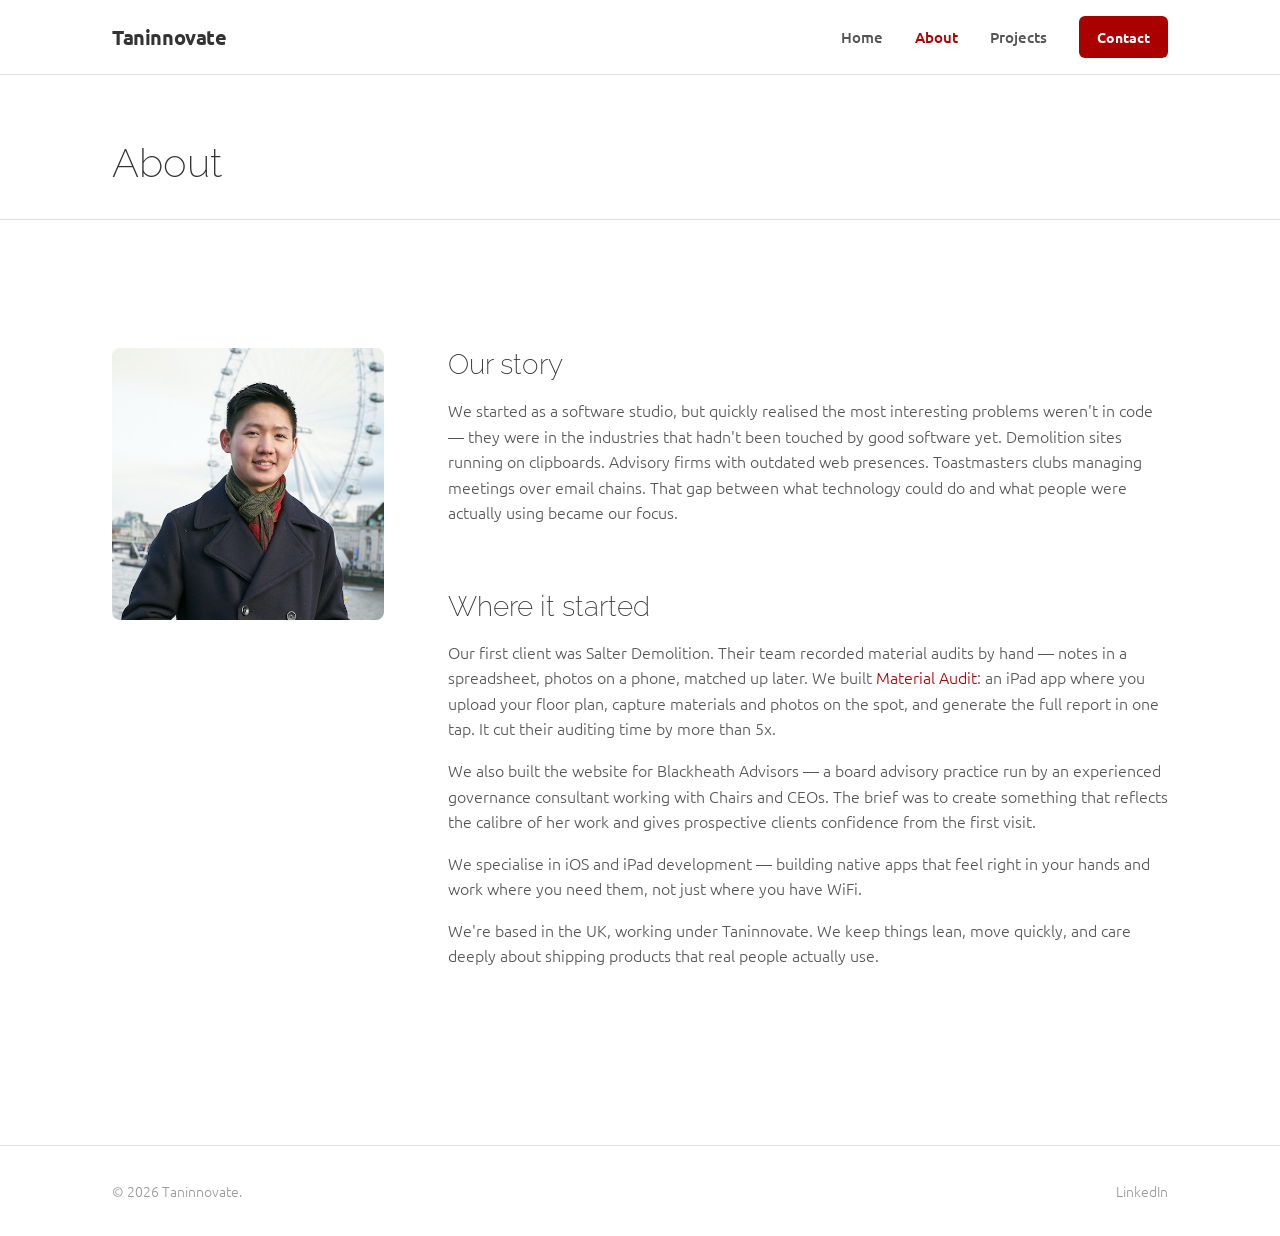
==== about.html @ e9f5cd8f "Rename Products to Projects and add Calendly link to hero Better reflects that the company does both" ====
<!DOCTYPE html>
<html lang="en">
<head>
  <meta charset="UTF-8">
  <meta name="viewport" content="width=device-width, initial-scale=1.0">
  <title>About &mdash; Taninnovate</title>
  <meta name="description" content="Taninnovate is a product studio building inspection tools and community platforms from the UK.">
  <meta property="og:title" content="About &mdash; Taninnovate">
  <meta property="og:description" content="Product studio building real-world software, based in the UK.">
  <meta property="og:type" content="website">
  <link rel="icon" href="images/favicon.svg" type="image/svg+xml">
  <link href="https://fonts.googleapis.com/css?family=Ubuntu:300,400,300italic,400italic|Raleway:200,300" rel="stylesheet">
  <link rel="stylesheet" href="css/reset.css">
  <link rel="stylesheet" href="css/style.css">
</head>
<body>
  <div class="page-wrapper">
    <header class="site-header">
      <nav class="container nav">
        <a href="index.html" class="nav-logo">Taninnovate</a>
        <button class="nav-toggle" aria-label="Toggle menu" aria-expanded="false">
          <span class="nav-toggle-bar"></span>
          <span class="nav-toggle-bar"></span>
          <span class="nav-toggle-bar"></span>
        </button>
        <ul class="nav-links">
          <li><a href="index.html">Home</a></li>
          <li><a href="about.html" aria-current="page">About</a></li>
          <li><a href="work.html">Projects</a></li>
          <li><a href="contact.html" class="btn btn-primary btn-sm">Contact</a></li>
        </ul>
      </nav>
    </header>

    <main>
      <section class="page-header">
        <div class="container">
          <h1>About</h1>
        </div>
      </section>

      <section class="section">
        <div class="container about-intro">
          <div class="about-photo">
            <img src="images/Tanin_profile_image.jpg" alt="Tanin in London" loading="lazy">
          </div>
          <div class="about-content">
            <h2>Our story</h2>
          <p>We started as a software studio, but quickly realised the most interesting problems weren't in code &mdash; they were in the industries that hadn't been touched by good software yet. Demolition sites running on clipboards. Advisory firms with outdated web presences. Toastmasters clubs managing meetings over email chains. That gap between what technology could do and what people were actually using became our focus.</p>

          <h2>Where it started</h2>
          <p>Our first client was Salter Demolition. Their team recorded material audits by hand &mdash; notes in a spreadsheet, photos on a phone, matched up later. We built <a href="work.html#material-audit">Material Audit</a>: an iPad app where you upload your floor plan, capture materials and photos on the spot, and generate the full report in one tap. It cut their auditing time by more than 5x.</p>
          <p>We also built the website for Blackheath Advisors &mdash; a board advisory practice run by an experienced governance consultant working with Chairs and CEOs. The brief was to create something that reflects the calibre of her work and gives prospective clients confidence from the first visit.</p>
          <p>We specialise in iOS and iPad development &mdash; building native apps that feel right in your hands and work where you need them, not just where you have WiFi.</p>
          <p>We're based in the UK, working under Taninnovate. We keep things lean, move quickly, and care deeply about shipping products that real people actually use.</p>
          </div>
        </div>
      </section>
    </main>

    <footer class="site-footer">
      <div class="container footer-inner">
        <p>&copy; 2026 Taninnovate.</p>
        <ul class="footer-links">
          <li><a href="https://www.linkedin.com/in/tanin-rojanapiansatith/" target="_blank" rel="noopener">LinkedIn</a></li>
        </ul>
      </div>
    </footer>
  </div>

  <script src="js/main.js"></script>
</body>
</html>
---- css/style.css ----
/* ================================
   1. Custom Properties
   ================================ */

:root {
  --color-bg: #FFFFFF;
  --color-surface: #FFFFFF;
  --color-text: #333333;
  --color-text-mid: #555555;
  --color-text-light: #999999;
  --color-border: #e0e0e0;
  --color-accent: #aa0000;
  --color-accent-hover: #880000;
  --color-accent-light: #fff5f5;

  --font-body: 'Ubuntu', sans-serif;
  --font-heading: 'Raleway', sans-serif;

  --space-xs: 0.25rem;
  --space-sm: 0.5rem;
  --space-md: 1rem;
  --space-lg: 2rem;
  --space-xl: 4rem;
  --space-2xl: 6rem;

  --container-max: 1120px;
  --container-pad: 1.5rem;

  --transition: 200ms ease;
}

/* ================================
   2. Typography
   ================================ */

body {
  font-family: var(--font-body);
  font-size: 1rem;
  font-weight: 300;
  line-height: 1.6;
  color: var(--color-text);
  background-color: var(--color-bg);
}

h1, h2, h3 {
  font-family: var(--font-heading);
  font-weight: 200;
  line-height: 1.2;
}

h1 {
  font-size: 1.75rem;
}

h2 {
  font-size: 1.5rem;
}

h3 {
  font-size: 1.25rem;
}

p {
  color: var(--color-text-mid);
}

a {
  color: var(--color-accent);
  text-decoration: none;
  transition: color var(--transition);
}

a:hover {
  color: var(--color-accent-hover);
}

/* ================================
   3. Layout
   ================================ */

.container {
  width: 100%;
  max-width: var(--container-max);
  margin-inline: auto;
  padding-inline: var(--container-pad);
}

.page-wrapper {
  display: flex;
  flex-direction: column;
  min-height: 100vh;
}

.page-wrapper > main {
  flex: 1;
}

/* ================================
   4. Header & Navigation
   ================================ */

.site-header {
  background: var(--color-surface);
  border-bottom: 1px solid var(--color-border);
  position: sticky;
  top: 0;
  z-index: 100;
}

.nav {
  display: flex;
  align-items: center;
  justify-content: space-between;
  flex-wrap: wrap;
  padding-block: var(--space-md);
}

.nav-logo {
  font-size: 1.25rem;
  font-weight: 600;
  color: var(--color-text);
  text-decoration: none;
  letter-spacing: -0.02em;
}

.nav-logo:hover {
  color: var(--color-accent);
}

.nav-toggle {
  background: none;
  border: none;
  cursor: pointer;
  display: flex;
  flex-direction: column;
  gap: 5px;
  padding: 0.5rem;
}

.nav-toggle-bar {
  display: block;
  width: 24px;
  height: 2px;
  background-color: var(--color-text);
  border-radius: 2px;
  transition: var(--transition);
}

.nav-links {
  display: none;
  flex-direction: column;
  width: 100%;
  list-style: none;
  gap: var(--space-xs);
  padding-top: var(--space-md);
}

.nav-links--open {
  display: flex;
}

.nav-links a:not(.btn) {
  display: block;
  padding: var(--space-sm) 0;
  color: var(--color-text-mid);
  font-weight: 500;
  font-size: 0.9375rem;
  text-decoration: none;
  transition: color var(--transition);
}

.nav-links a:not(.btn):hover,
.nav-links a:not(.btn)[aria-current="page"] {
  color: var(--color-accent);
}

/* ================================
   5. Hero
   ================================ */

.hero {
  padding: var(--space-2xl) 0;
}

.hero h1 {
  max-width: 600px;
  margin-bottom: var(--space-md);
}

.hero p {
  max-width: 520px;
  font-size: 1.125rem;
  margin-bottom: var(--space-lg);
}

.hero-actions {
  display: flex;
  flex-wrap: wrap;
  gap: var(--space-md);
}

/* ================================
   6. Sections
   ================================ */

.section {
  padding: var(--space-xl) 0;
}

.section-header {
  margin-bottom: var(--space-lg);
}

.page-header {
  padding: var(--space-xl) 0 var(--space-lg);
  border-bottom: 1px solid var(--color-border);
  margin-bottom: var(--space-xl);
}

.page-header p {
  margin-top: var(--space-sm);
  font-size: 1.125rem;
}

/* About page */
.about-intro {
  display: flex;
  flex-direction: column;
  gap: var(--space-xl);
}

.about-photo img {
  width: 200px;
  border-radius: 8px;
  object-fit: cover;
  aspect-ratio: 1 / 1;
}

.about-content {
  max-width: 720px;
}

.about-content h2 {
  margin-top: var(--space-xl);
  margin-bottom: var(--space-md);
}

.about-content h2:first-child {
  margin-top: 0;
}

.about-content p {
  margin-bottom: var(--space-md);
}

/* Product feature sections */
.product-feature {
  padding: var(--space-xl) 0;
  border-bottom: 1px solid var(--color-border);
}

.product-feature:last-of-type {
  border-bottom: none;
}

.product-feature h2 {
  font-size: 1.75rem;
  margin-bottom: var(--space-sm);
}

.product-lead {
  max-width: 640px;
  font-size: 1.0625rem;
  margin-bottom: var(--space-md);
}

.product-note {
  font-size: 0.875rem;
  color: var(--color-text-light);
  font-style: italic;
  margin-bottom: var(--space-lg);
}

.tags {
  display: flex;
  flex-wrap: wrap;
  gap: var(--space-sm);
  margin-bottom: var(--space-md);
}

.tag {
  display: inline-block;
  padding: 0.25rem 0.75rem;
  background: var(--color-accent-light);
  color: var(--color-accent);
  border-radius: 100px;
  font-size: 0.8125rem;
  font-weight: 600;
}

.feature-list {
  list-style: none;
  max-width: 480px;
}

.feature-list li {
  padding: var(--space-sm) 0;
  color: var(--color-text-mid);
  border-bottom: 1px solid var(--color-border);
}

.feature-list li:last-child {
  border-bottom: none;
}

.feature-list li::before {
  content: "\2713";
  color: var(--color-accent);
  font-weight: 600;
  margin-right: var(--space-sm);
}

/* Client work section */
.client-work {
  padding: var(--space-xl) 0;
}

.client-work h2 {
  margin-bottom: var(--space-lg);
}

/* Contact */
.contact-layout {
  display: grid;
  gap: var(--space-xl);
}

.contact-info h2 {
  font-size: 1.125rem;
  margin-bottom: var(--space-sm);
}

.contact-info p {
  margin-bottom: var(--space-lg);
}

.contact-info a {
  font-size: 1.125rem;
}

.social-links {
  list-style: none;
  display: flex;
  gap: var(--space-md);
}

/* ================================
   7. Cards
   ================================ */

.card-grid {
  display: grid;
  grid-template-columns: 1fr;
  gap: var(--space-lg);
}

.card {
  background: var(--color-surface);
  border: 1px solid var(--color-border);
  border-radius: 8px;
  padding: var(--space-lg);
  transition: box-shadow var(--transition);
}

.card:hover {
  box-shadow: 0 4px 12px rgba(0, 0, 0, 0.08);
}

.card-icon {
  width: 48px;
  height: 48px;
  color: var(--color-accent);
  margin-bottom: var(--space-md);
}

.card h3 {
  margin-bottom: var(--space-sm);
}

.card p {
  margin-bottom: var(--space-md);
  font-size: 0.9375rem;
}

.card a {
  font-weight: 500;
  font-size: 0.9375rem;
}

/* ================================
   8. Buttons
   ================================ */

.btn {
  display: inline-block;
  padding: 0.75rem 1.5rem;
  border-radius: 6px;
  font-weight: 600;
  font-size: 1rem;
  text-decoration: none;
  transition: background-color var(--transition), color var(--transition), border-color var(--transition);
  cursor: pointer;
  border: 2px solid transparent;
}

.btn-primary {
  background-color: var(--color-accent);
  color: #FFFFFF;
}

.btn-primary:hover {
  background-color: var(--color-accent-hover);
  color: #FFFFFF;
}

.btn-outline {
  background-color: transparent;
  color: var(--color-accent);
  border-color: var(--color-accent);
}

.btn-outline:hover {
  background-color: var(--color-accent);
  color: #FFFFFF;
}

.btn-sm {
  padding: 0.5rem 1rem;
  font-size: 0.875rem;
}

/* ================================
   9. Forms
   ================================ */

.contact-form {
  display: flex;
  flex-direction: column;
  gap: var(--space-sm);
  max-width: 480px;
}

.contact-form label {
  font-weight: 600;
  font-size: 0.875rem;
  color: var(--color-text);
  margin-top: var(--space-sm);
}

.contact-form input,
.contact-form textarea {
  width: 100%;
  padding: 0.75rem;
  border: 1px solid var(--color-border);
  border-radius: 6px;
  background: var(--color-surface);
  color: var(--color-text);
  font-size: 1rem;
  transition: border-color var(--transition);
}

.contact-form input:focus,
.contact-form textarea:focus {
  outline: none;
  border-color: var(--color-accent);
}

.contact-form button {
  margin-top: var(--space-md);
  align-self: flex-start;
}

/* ================================
   10. Footer
   ================================ */

.site-footer {
  border-top: 1px solid var(--color-border);
  padding: var(--space-lg) 0;
  margin-top: var(--space-2xl);
}

.footer-inner {
  display: flex;
  flex-direction: column;
  align-items: center;
  gap: var(--space-md);
  text-align: center;
}

.footer-inner p {
  font-size: 0.875rem;
  color: var(--color-text-light);
}

.footer-links {
  list-style: none;
  display: flex;
  gap: var(--space-md);
}

.footer-links a {
  color: var(--color-text-light);
  font-size: 0.875rem;
  text-decoration: none;
}

.footer-links a:hover {
  color: var(--color-accent);
}

/* ================================
   11. Media Queries
   ================================ */

@media (min-width: 768px) {
  h1 {
    font-size: 2.25rem;
  }

  h2 {
    font-size: 1.75rem;
  }

  .nav-toggle {
    display: none;
  }

  .nav-links {
    display: flex;
    flex-direction: row;
    width: auto;
    padding-top: 0;
    gap: var(--space-lg);
    align-items: center;
  }

  .about-intro {
    flex-direction: row;
    align-items: flex-start;
  }

  .about-photo img {
    width: 280px;
    position: sticky;
    top: calc(var(--space-xl) + 60px);
  }

  .card-grid {
    grid-template-columns: 1fr 1fr;
  }

  .contact-layout {
    grid-template-columns: 1fr 1fr;
  }

  .footer-inner {
    flex-direction: row;
    justify-content: space-between;
    text-align: left;
  }
}

@media (min-width: 1024px) {
  :root {
    --container-pad: 2rem;
  }

  h1 {
    font-size: 2.5rem;
  }

  .hero {
    padding: var(--space-2xl) 0 var(--space-xl);
  }
}
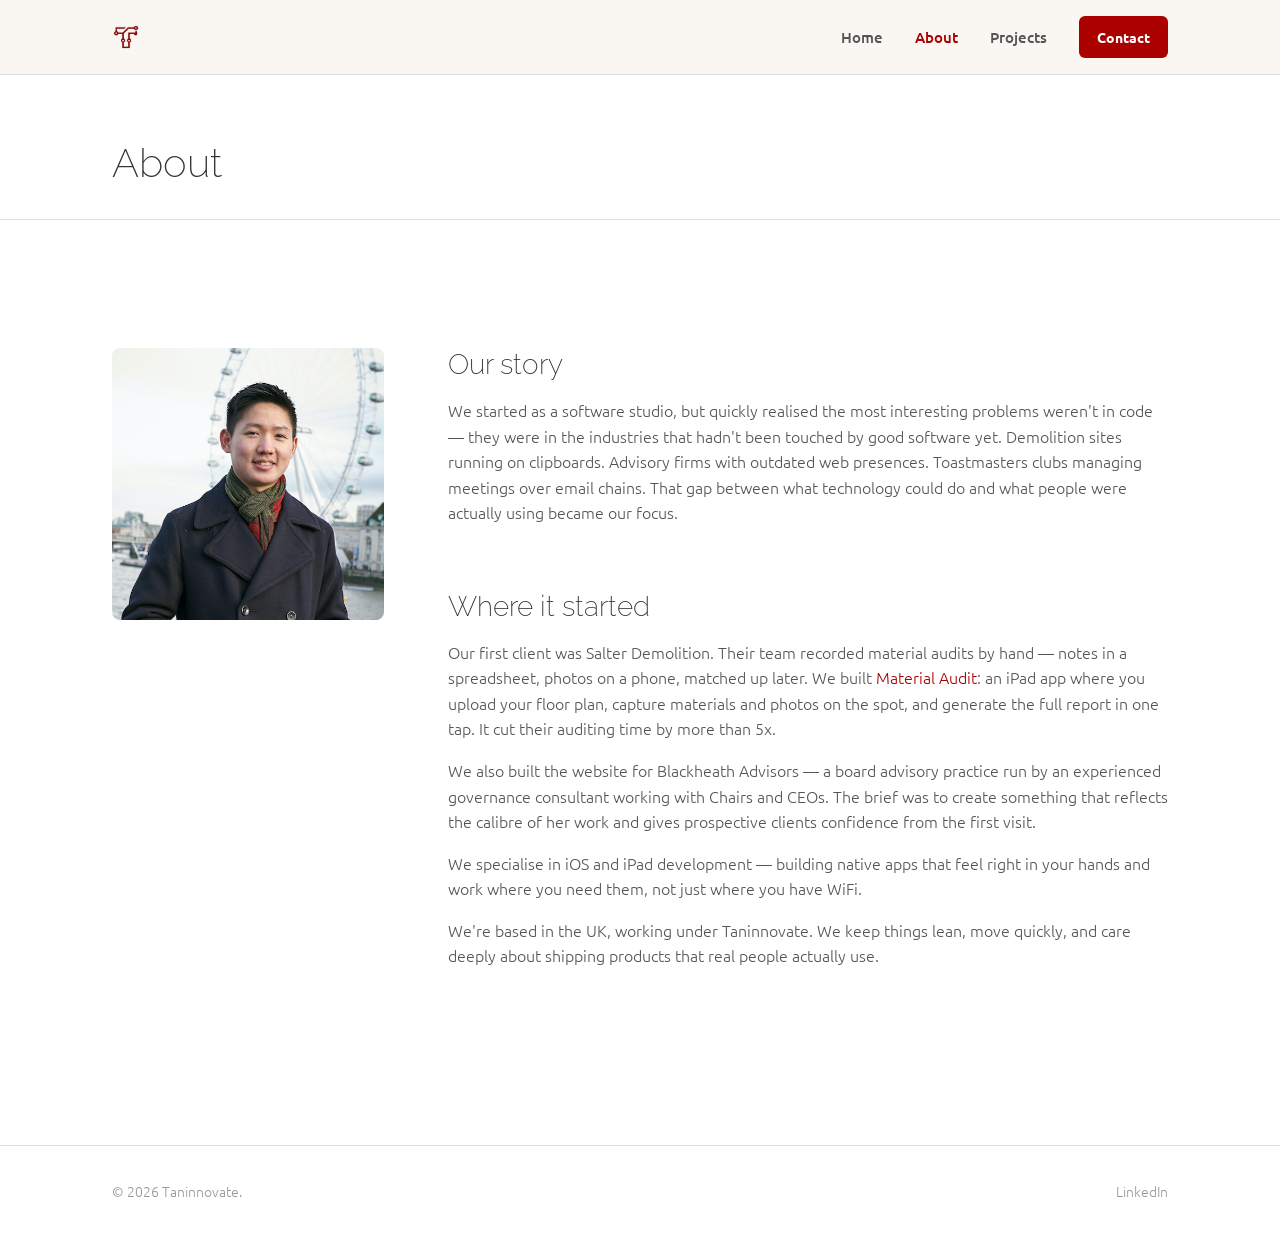
==== commit 138a22b2: "Add company logo to nav, favicon, and public assets Replace text nav logo with circuit-board T image" ====
--- a/about.html
+++ b/about.html
@@ -8,7 +8,8 @@
   <meta property="og:title" content="About &mdash; Taninnovate">
   <meta property="og:description" content="Product studio building real-world software, based in the UK.">
   <meta property="og:type" content="website">
-  <link rel="icon" href="images/favicon.svg" type="image/svg+xml">
+  <link rel="icon" type="image/png" sizes="32x32" href="images/favicon.png">
+  <link rel="apple-touch-icon" href="images/apple-touch-icon.png">
   <link href="https://fonts.googleapis.com/css?family=Ubuntu:300,400,300italic,400italic|Raleway:200,300" rel="stylesheet">
   <link rel="stylesheet" href="css/reset.css">
   <link rel="stylesheet" href="css/style.css">
@@ -17,7 +18,9 @@
   <div class="page-wrapper">
     <header class="site-header">
       <nav class="container nav">
-        <a href="index.html" class="nav-logo">Taninnovate</a>
+        <a href="index.html" class="nav-logo">
+          <img src="images/taninnovate-logo-300.png" alt="Taninnovate" class="nav-logo-img">
+        </a>
         <button class="nav-toggle" aria-label="Toggle menu" aria-expanded="false">
           <span class="nav-toggle-bar"></span>
           <span class="nav-toggle-bar"></span>
--- a/css/style.css
+++ b/css/style.css
@@ -4,7 +4,7 @@
 
 :root {
   --color-bg: #FFFFFF;
-  --color-surface: #FFFFFF;
+  --color-surface: #FAF7F2;
   --color-text: #333333;
   --color-text-mid: #555555;
   --color-text-light: #999999;
@@ -116,15 +116,14 @@
 }
 
 .nav-logo {
-  font-size: 1.25rem;
-  font-weight: 600;
-  color: var(--color-text);
+  display: flex;
+  align-items: center;
   text-decoration: none;
-  letter-spacing: -0.02em;
-}
-
-.nav-logo:hover {
-  color: var(--color-accent);
+}
+
+.nav-logo-img {
+  height: 28px;
+  width: auto;
 }
 
 .nav-toggle {
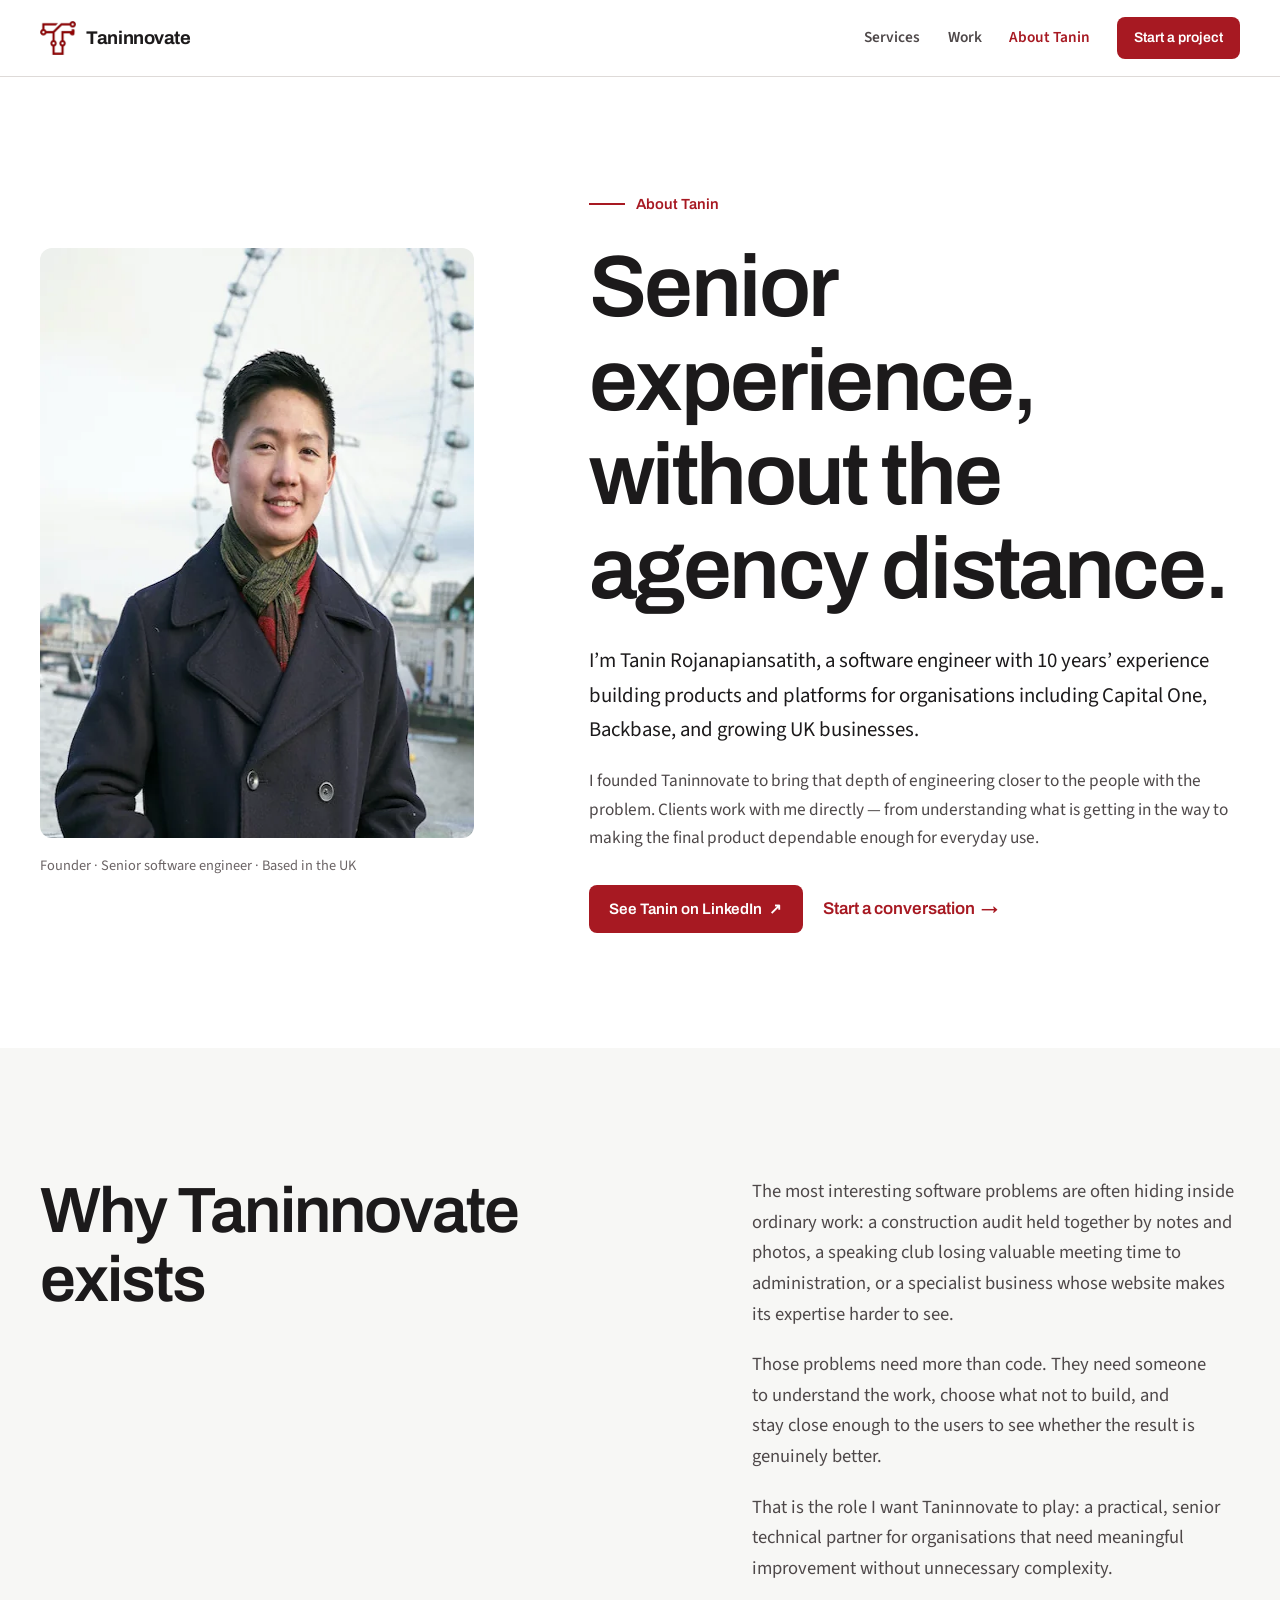
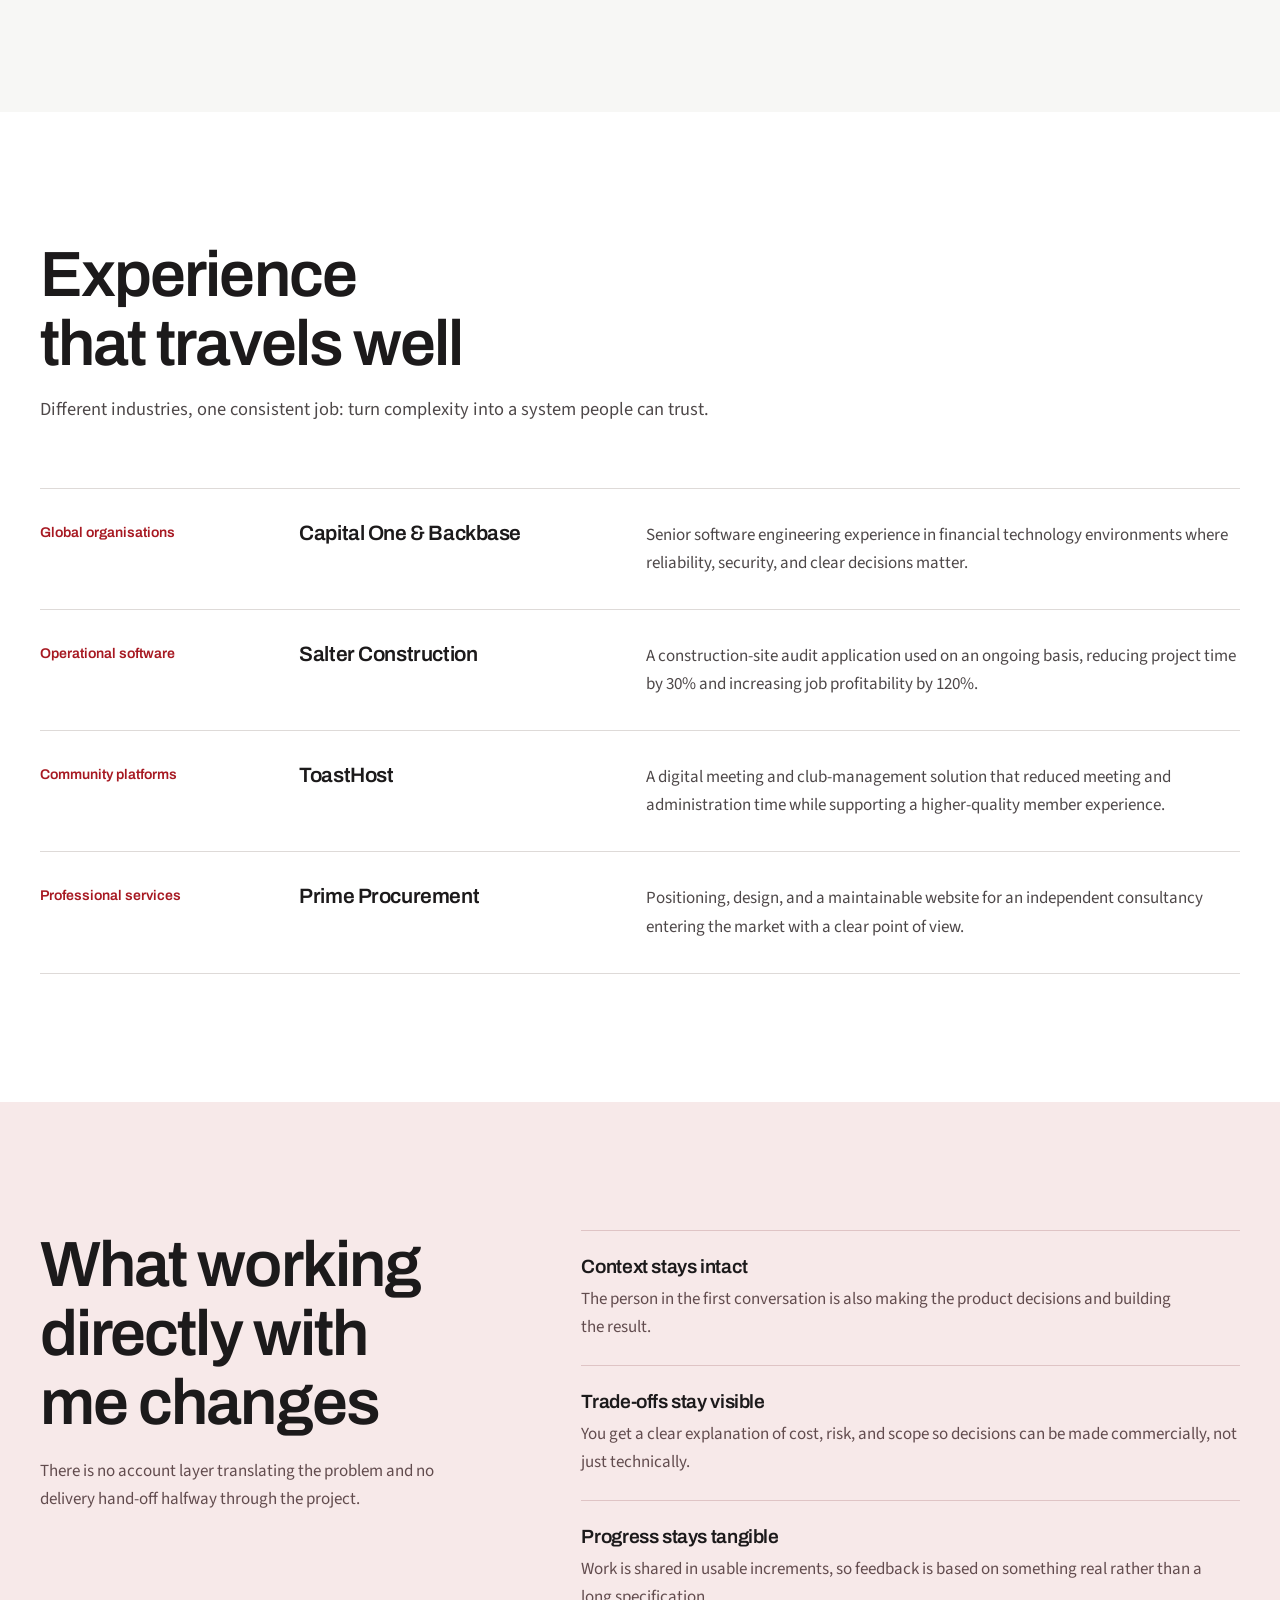
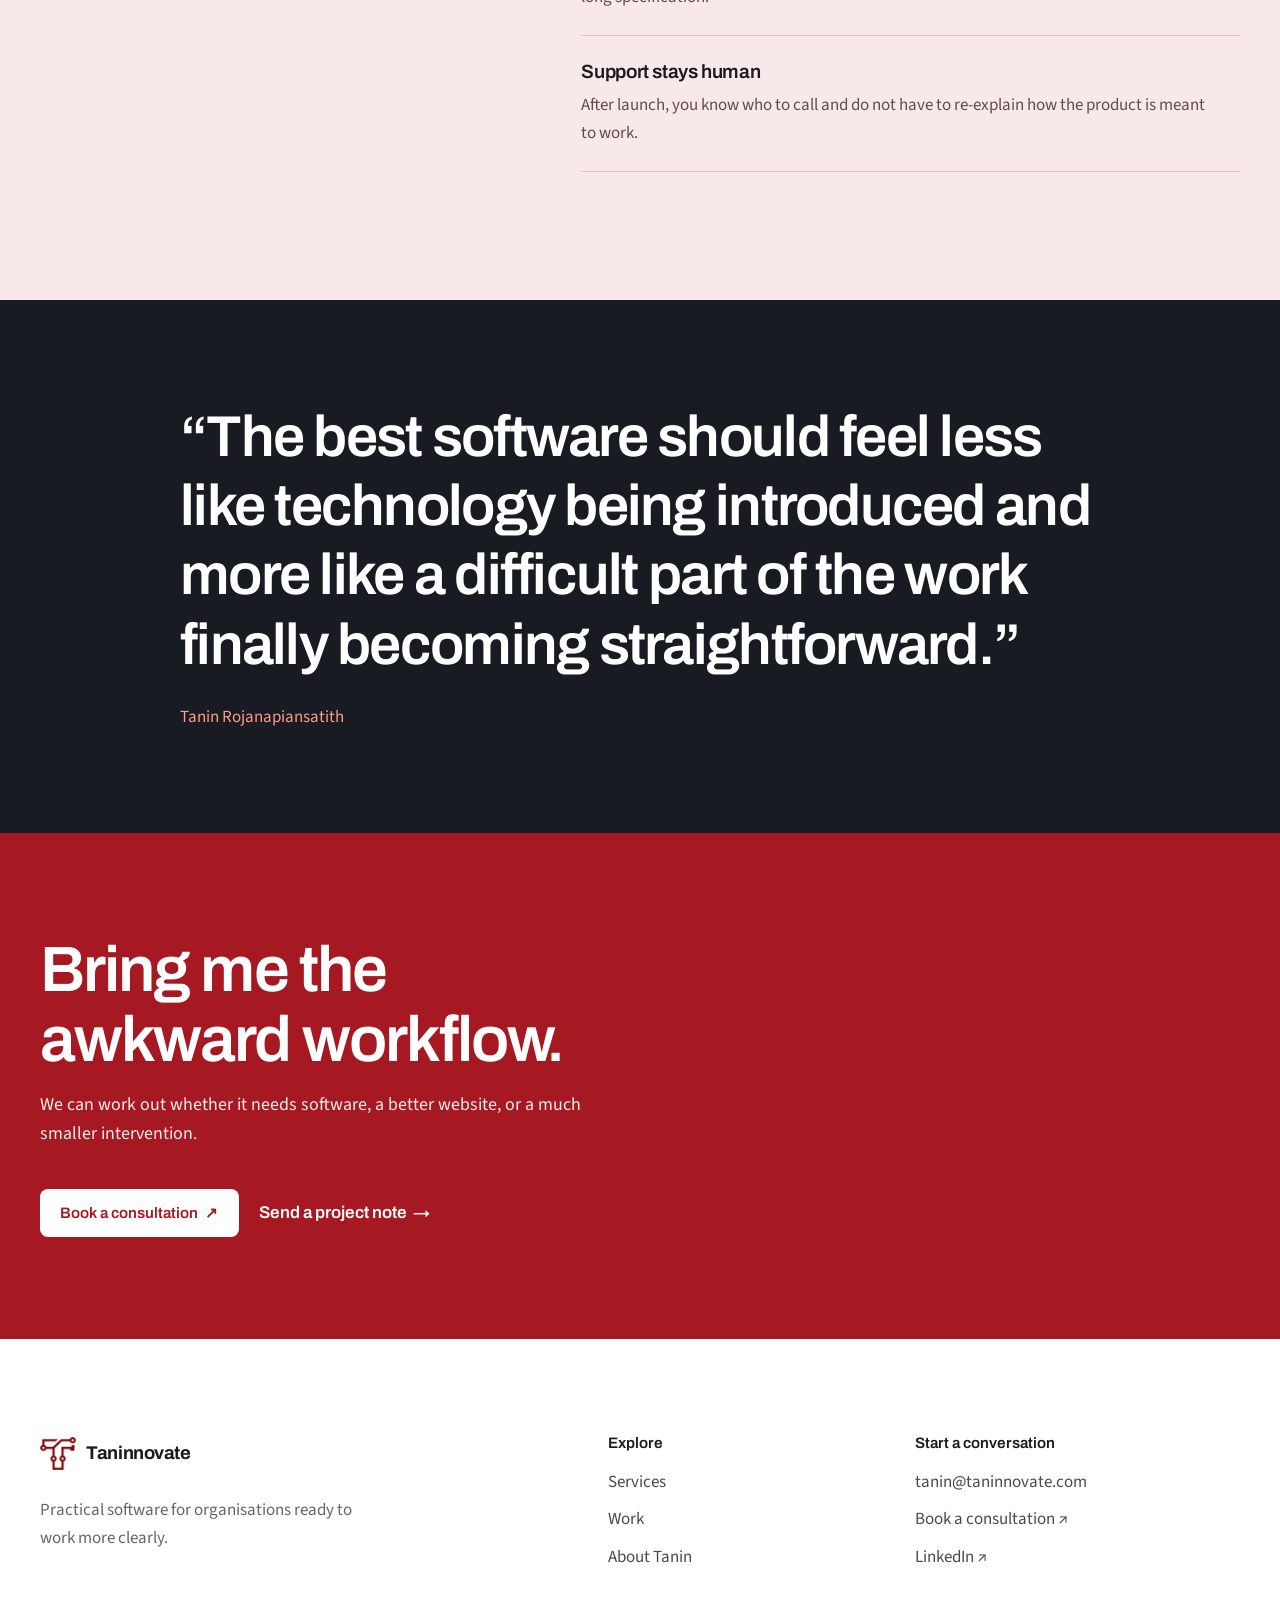
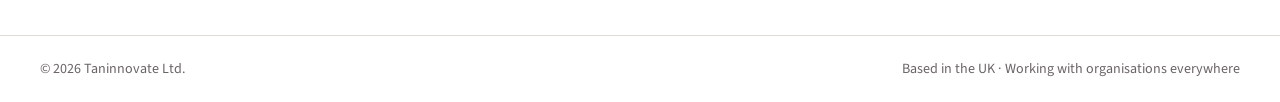
==== commit 8e264145: "design overhaul" ====
--- a/about.html
+++ b/about.html
@@ -3,74 +3,107 @@
 <head>
   <meta charset="UTF-8">
   <meta name="viewport" content="width=device-width, initial-scale=1.0">
-  <title>About &mdash; Taninnovate</title>
-  <meta name="description" content="Taninnovate is a product studio building inspection tools and community platforms from the UK.">
-  <meta property="og:title" content="About &mdash; Taninnovate">
-  <meta property="og:description" content="Product studio building real-world software, based in the UK.">
-  <meta property="og:type" content="website">
+  <title>About Tanin — Founder of Taninnovate</title>
+  <meta name="description" content="Meet Tanin Rojanapiansatith, a senior software engineer with 10 years of experience and the founder behind every Taninnovate engagement.">
+  <link rel="canonical" href="https://taninnovate.com/about.html">
+  <meta name="theme-color" content="#ffffff">
+  <meta property="og:title" content="About Tanin — Founder of Taninnovate">
+  <meta property="og:description" content="Senior software engineering experience, applied directly to practical business problems.">
+  <meta property="og:type" content="profile">
+  <meta property="og:image" content="https://taninnovate.com/images/tanin-rojanapiansatith.webp">
   <link rel="icon" type="image/png" sizes="32x32" href="images/favicon.png">
   <link rel="apple-touch-icon" href="images/apple-touch-icon.png">
-  <link href="https://fonts.googleapis.com/css?family=Ubuntu:300,400,300italic,400italic|Raleway:200,300" rel="stylesheet">
+  <link rel="preconnect" href="https://fonts.googleapis.com">
+  <link rel="preconnect" href="https://fonts.gstatic.com" crossorigin>
+  <link href="https://fonts.googleapis.com/css2?family=Archivo:wght@500;600;700&amp;display=swap" rel="stylesheet">
+  <link href="https://fonts.googleapis.com/css2?family=Source+Sans+3:ital,wght@0,400;0,500;0,600;1,400&amp;display=swap" rel="stylesheet">
   <link rel="stylesheet" href="css/reset.css">
   <link rel="stylesheet" href="css/style.css">
 </head>
 <body>
+  <a class="skip-link" href="#main-content">Skip to content</a>
   <div class="page-wrapper">
     <header class="site-header">
-      <nav class="container nav">
-        <a href="index.html" class="nav-logo">
-          <img src="images/taninnovate-logo-300.png" alt="Taninnovate" class="nav-logo-img">
-        </a>
-        <button class="nav-toggle" aria-label="Toggle menu" aria-expanded="false">
-          <span class="nav-toggle-bar"></span>
-          <span class="nav-toggle-bar"></span>
-          <span class="nav-toggle-bar"></span>
-        </button>
-        <ul class="nav-links">
-          <li><a href="index.html">Home</a></li>
-          <li><a href="about.html" aria-current="page">About</a></li>
-          <li><a href="work.html">Projects</a></li>
-          <li><a href="contact.html" class="btn btn-primary btn-sm">Contact</a></li>
-        </ul>
+      <nav class="container nav" aria-label="Primary navigation">
+        <a href="index.html" class="brand" aria-label="Taninnovate home"><img src="images/taninnovate-mark.png" alt="" class="brand-mark" width="42" height="42"><span class="brand-name">Taninnovate</span></a>
+        <button class="nav-toggle" type="button" aria-label="Open navigation" aria-expanded="false" aria-controls="primary-navigation"><span class="nav-toggle-bar"></span><span class="nav-toggle-bar"></span><span class="nav-toggle-bar"></span></button>
+        <ul class="nav-links" id="primary-navigation"><li><a href="index.html#services">Services</a></li><li><a href="work.html">Work</a></li><li><a href="about.html" aria-current="page">About Tanin</a></li><li><a href="contact.html" class="btn btn-primary btn-sm">Start a project</a></li></ul>
       </nav>
     </header>
 
-    <main>
-      <section class="page-header">
-        <div class="container">
-          <h1>About</h1>
+    <main id="main-content">
+      <section class="about-hero">
+        <div class="container about-hero-grid">
+          <figure class="about-portrait" data-reveal>
+            <img src="images/tanin-rojanapiansatith.webp" alt="Tanin Rojanapiansatith in London" width="512" height="590">
+            <figcaption>Founder · Senior software engineer · Based in the UK</figcaption>
+          </figure>
+          <div class="about-hero-copy" data-reveal>
+            <p class="hero-kicker"><span aria-hidden="true"></span> About Tanin</p>
+            <h1>Senior experience, without the agency distance.</h1>
+            <p class="about-lead">I’m Tanin Rojanapiansatith, a software engineer with 10 years’ experience building products and platforms for organisations including Capital One, Backbase, and growing UK businesses.</p>
+            <p>I founded Taninnovate to bring that depth of engineering closer to the people with the problem. Clients work with me directly — from understanding what is getting in the way to making the final product dependable enough for everyday use.</p>
+            <div class="about-actions"><a href="https://www.linkedin.com/in/tanin-rojanapiansatith/" target="_blank" rel="noopener" class="btn btn-primary">See Tanin on LinkedIn <span aria-hidden="true">↗</span></a><a href="contact.html" class="text-link">Start a conversation <span aria-hidden="true">→</span></a></div>
+          </div>
         </div>
       </section>
 
-      <section class="section">
-        <div class="container about-intro">
-          <div class="about-photo">
-            <img src="images/Tanin_profile_image.jpg" alt="Tanin in London" loading="lazy">
-          </div>
-          <div class="about-content">
-            <h2>Our story</h2>
-          <p>We started as a software studio, but quickly realised the most interesting problems weren't in code &mdash; they were in the industries that hadn't been touched by good software yet. Demolition sites running on clipboards. Advisory firms with outdated web presences. Toastmasters clubs managing meetings over email chains. That gap between what technology could do and what people were actually using became our focus.</p>
-
-          <h2>Where it started</h2>
-          <p>Our first client was Salter Demolition. Their team recorded material audits by hand &mdash; notes in a spreadsheet, photos on a phone, matched up later. We built <a href="work.html#material-audit">Material Audit</a>: an iPad app where you upload your floor plan, capture materials and photos on the spot, and generate the full report in one tap. It cut their auditing time by more than 5x.</p>
-          <p>We also built the website for Blackheath Advisors &mdash; a board advisory practice run by an experienced governance consultant working with Chairs and CEOs. The brief was to create something that reflects the calibre of her work and gives prospective clients confidence from the first visit.</p>
-          <p>We specialise in iOS and iPad development &mdash; building native apps that feel right in your hands and work where you need them, not just where you have WiFi.</p>
-          <p>We're based in the UK, working under Taninnovate. We keep things lean, move quickly, and care deeply about shipping products that real people actually use.</p>
+      <section class="section about-story">
+        <div class="container story-grid">
+          <h2 data-reveal>Why Taninnovate exists</h2>
+          <div class="story-copy" data-reveal>
+            <p>The most interesting software problems are often hiding inside ordinary work: a construction audit held together by notes and photos, a speaking club losing valuable meeting time to administration, or a specialist business whose website makes its expertise harder to see.</p>
+            <p>Those problems need more than code. They need someone to understand the work, choose what not to build, and stay close enough to the users to see whether the result is genuinely better.</p>
+            <p>That is the role I want Taninnovate to play: a practical, senior technical partner for organisations that need meaningful improvement without unnecessary complexity.</p>
           </div>
         </div>
+      </section>
+
+      <section class="section experience-section">
+        <div class="container">
+          <div class="section-heading" data-reveal><h2>Experience that travels well</h2><p>Different industries, one consistent job: turn complexity into a system people can trust.</p></div>
+          <div class="experience-list">
+            <article data-reveal><p>Global organisations</p><h3>Capital One &amp; Backbase</h3><p>Senior software engineering experience in financial technology environments where reliability, security, and clear decisions matter.</p></article>
+            <article data-reveal><p>Operational software</p><h3>Salter Construction</h3><p>A construction-site audit application used on an ongoing basis, reducing project time by 30% and increasing job profitability by 120%.</p></article>
+            <article data-reveal><p>Community platforms</p><h3>ToastHost</h3><p>A digital meeting and club-management solution that reduced meeting and administration time while supporting a higher-quality member experience.</p></article>
+            <article data-reveal><p>Professional services</p><h3>Prime Procurement</h3><p>Positioning, design, and a maintainable website for an independent consultancy entering the market with a clear point of view.</p></article>
+          </div>
+        </div>
+      </section>
+
+      <section class="section working-style">
+        <div class="container working-grid">
+          <div data-reveal><h2>What working directly with me changes</h2><p>There is no account layer translating the problem and no delivery hand-off halfway through the project.</p></div>
+          <div class="working-points">
+            <article data-reveal><h3>Context stays intact</h3><p>The person in the first conversation is also making the product decisions and building the result.</p></article>
+            <article data-reveal><h3>Trade-offs stay visible</h3><p>You get a clear explanation of cost, risk, and scope so decisions can be made commercially, not just technically.</p></article>
+            <article data-reveal><h3>Progress stays tangible</h3><p>Work is shared in usable increments, so feedback is based on something real rather than a long specification.</p></article>
+            <article data-reveal><h3>Support stays human</h3><p>After launch, you know who to call and do not have to re-explain how the product is meant to work.</p></article>
+          </div>
+        </div>
+      </section>
+
+      <section class="personal-note">
+        <div class="container personal-note-inner" data-reveal>
+          <p>“The best software should feel less like technology being introduced and more like a difficult part of the work finally becoming straightforward.”</p>
+          <span>Tanin Rojanapiansatith</span>
+        </div>
+      </section>
+
+      <section class="cta-section">
+        <div class="container cta-inner" data-reveal><div><h2>Bring me the awkward workflow.</h2><p>We can work out whether it needs software, a better website, or a much smaller intervention.</p></div><div class="cta-actions"><a href="https://calendly.com/tanin/new-meeting" target="_blank" rel="noopener" class="btn btn-light">Book a consultation <span aria-hidden="true">↗</span></a><a href="contact.html" class="cta-text-link">Send a project note <span aria-hidden="true">→</span></a></div></div>
       </section>
     </main>
 
     <footer class="site-footer">
-      <div class="container footer-inner">
-        <p>&copy; 2026 Taninnovate.</p>
-        <ul class="footer-links">
-          <li><a href="https://www.linkedin.com/in/tanin-rojanapiansatith/" target="_blank" rel="noopener">LinkedIn</a></li>
-        </ul>
+      <div class="container footer-grid">
+        <div class="footer-brand"><a href="index.html" class="brand" aria-label="Taninnovate home"><img src="images/taninnovate-mark.png" alt="" class="brand-mark" width="42" height="42"><span class="brand-name">Taninnovate</span></a><p>Practical software for organisations ready to work more clearly.</p></div>
+        <div><h2>Explore</h2><ul class="footer-links"><li><a href="index.html#services">Services</a></li><li><a href="work.html">Work</a></li><li><a href="about.html">About Tanin</a></li></ul></div>
+        <div><h2>Start a conversation</h2><ul class="footer-links"><li><a href="mailto:tanin@taninnovate.com">tanin@taninnovate.com</a></li><li><a href="https://calendly.com/tanin/new-meeting" target="_blank" rel="noopener">Book a consultation ↗</a></li><li><a href="https://www.linkedin.com/in/tanin-rojanapiansatith/" target="_blank" rel="noopener">LinkedIn ↗</a></li></ul></div>
       </div>
+      <div class="container footer-bottom"><p>&copy; <span data-current-year>2026</span> Taninnovate Ltd.</p><p>Based in the UK · Working with organisations everywhere</p></div>
     </footer>
   </div>
-
   <script src="js/main.js"></script>
 </body>
 </html>
--- a/css/style.css
+++ b/css/style.css
@@ -1,88 +1,112 @@
-/* ================================
-   1. Custom Properties
-   ================================ */
-
 :root {
-  --color-bg: #FFFFFF;
-  --color-surface: #FAF7F2;
-  --color-text: #333333;
-  --color-text-mid: #555555;
-  --color-text-light: #999999;
-  --color-border: #e0e0e0;
-  --color-accent: #aa0000;
-  --color-accent-hover: #880000;
-  --color-accent-light: #fff5f5;
-
-  --font-body: 'Ubuntu', sans-serif;
-  --font-heading: 'Raleway', sans-serif;
-
-  --space-xs: 0.25rem;
-  --space-sm: 0.5rem;
-  --space-md: 1rem;
-  --space-lg: 2rem;
-  --space-xl: 4rem;
-  --space-2xl: 6rem;
-
-  --container-max: 1120px;
-  --container-pad: 1.5rem;
-
-  --transition: 200ms ease;
-}
-
-/* ================================
-   2. Typography
-   ================================ */
+  --color-bg: #f7f7f5;
+  --color-surface: #ffffff;
+  --color-surface-alt: #f1f0ee;
+  --color-ink: #1c1a1b;
+  --color-text: #4e4849;
+  --color-muted: #6b6465;
+  --color-line: #dedad8;
+  --color-accent: #a71922;
+  --color-accent-hover: #7f1118;
+  --color-accent-soft: #f7e9e9;
+  --color-coral: #ef6049;
+  --color-night: #181b22;
+  --color-navy: #153e55;
+  --color-lavender: #e9e7f6;
+  --color-blue-soft: #dcebf2;
+  --color-white: #ffffff;
+
+  --font-display: "Archivo", Arial, sans-serif;
+  --font-body: "Source Sans 3", Arial, sans-serif;
+
+  --container: 1200px;
+  --container-narrow: 880px;
+  --gutter: clamp(1.25rem, 4vw, 2.5rem);
+  --section-space: clamp(5rem, 10vw, 9rem);
+  --ease-out: cubic-bezier(0.22, 1, 0.36, 1);
+  --header-height: 76px;
+}
+
+html {
+  scroll-behavior: smooth;
+  scroll-padding-top: calc(var(--header-height) + 1rem);
+}
 
 body {
+  min-width: 320px;
+  overflow-x: hidden;
+  background: var(--color-bg);
+  color: var(--color-ink);
   font-family: var(--font-body);
-  font-size: 1rem;
-  font-weight: 300;
-  line-height: 1.6;
-  color: var(--color-text);
-  background-color: var(--color-bg);
-}
-
-h1, h2, h3 {
-  font-family: var(--font-heading);
-  font-weight: 200;
+  font-size: 1.0625rem;
+  font-weight: 400;
+  line-height: 1.65;
+}
+
+body.nav-open {
+  overflow: hidden;
+}
+
+button,
+input,
+select,
+textarea {
+  font: inherit;
+}
+
+h1,
+h2,
+h3 {
+  color: var(--color-ink);
+  font-family: var(--font-display);
+  font-weight: 600;
+  letter-spacing: -0.03em;
+  line-height: 1.08;
+  text-wrap: balance;
+}
+
+h1 {
+  font-size: clamp(3rem, 7vw, 5.75rem);
+}
+
+h2 {
+  font-size: clamp(2.25rem, 5vw, 4rem);
+}
+
+h3 {
+  font-size: clamp(1.35rem, 2.2vw, 2rem);
+  letter-spacing: -0.02em;
   line-height: 1.2;
 }
 
-h1 {
-  font-size: 1.75rem;
-}
-
-h2 {
-  font-size: 1.5rem;
-}
-
-h3 {
-  font-size: 1.25rem;
-}
-
-p {
-  color: var(--color-text-mid);
+p,
+li,
+blockquote {
+  text-wrap: pretty;
 }
 
 a {
-  color: var(--color-accent);
-  text-decoration: none;
-  transition: color var(--transition);
-}
-
-a:hover {
-  color: var(--color-accent-hover);
-}
-
-/* ================================
-   3. Layout
-   ================================ */
-
-.container {
-  width: 100%;
-  max-width: var(--container-max);
-  margin-inline: auto;
-  padding-inline: var(--container-pad);
+  color: inherit;
+  text-decoration-thickness: 0.08em;
+  text-underline-offset: 0.18em;
+}
+
+a,
+button,
+input,
+select,
+textarea {
+  transition: color 180ms ease, background-color 180ms ease, border-color 180ms ease, transform 220ms var(--ease-out);
+}
+
+:focus-visible {
+  outline: 3px solid var(--color-coral);
+  outline-offset: 4px;
+}
+
+::selection {
+  background: var(--color-accent);
+  color: var(--color-white);
 }
 
 .page-wrapper {
@@ -95,491 +119,1768 @@
   flex: 1;
 }
 
-/* ================================
-   4. Header & Navigation
-   ================================ */
+.container {
+  width: min(100%, calc(var(--container) + (var(--gutter) * 2)));
+  margin-inline: auto;
+  padding-inline: var(--gutter);
+}
+
+.section {
+  padding-block: var(--section-space);
+}
+
+.skip-link {
+  position: fixed;
+  top: 0.75rem;
+  left: 0.75rem;
+  z-index: 100;
+  padding: 0.75rem 1rem;
+  border-radius: 6px;
+  background: var(--color-ink);
+  color: var(--color-white);
+  font-weight: 600;
+  transform: translateY(-160%);
+}
+
+.skip-link:focus {
+  transform: translateY(0);
+}
+
+.sr-only {
+  position: absolute;
+  width: 1px;
+  height: 1px;
+  padding: 0;
+  margin: -1px;
+  overflow: hidden;
+  clip: rect(0, 0, 0, 0);
+  white-space: nowrap;
+  border: 0;
+}
+
+/* Header */
 
 .site-header {
-  background: var(--color-surface);
-  border-bottom: 1px solid var(--color-border);
   position: sticky;
   top: 0;
-  z-index: 100;
+  z-index: 20;
+  min-height: var(--header-height);
+  border-bottom: 1px solid var(--color-line);
+  background: var(--color-surface);
 }
 
 .nav {
+  display: flex;
+  min-height: var(--header-height);
+  align-items: center;
+  justify-content: space-between;
+  gap: 2rem;
+}
+
+.brand {
+  display: inline-flex;
+  align-items: center;
+  gap: 0.65rem;
+  color: var(--color-ink);
+  text-decoration: none;
+}
+
+.brand-mark {
+  width: 2.25rem;
+  height: 2.25rem;
+  object-fit: contain;
+}
+
+.brand-name {
+  font-family: var(--font-display);
+  font-size: 1.15rem;
+  font-weight: 700;
+  letter-spacing: -0.025em;
+}
+
+.nav-toggle {
+  display: inline-flex;
+  width: 2.75rem;
+  height: 2.75rem;
+  align-items: center;
+  justify-content: center;
+  flex-direction: column;
+  gap: 5px;
+  border: 1px solid var(--color-line);
+  border-radius: 8px;
+  background: var(--color-surface);
+  color: var(--color-ink);
+  cursor: pointer;
+}
+
+.nav-toggle-bar {
+  display: block;
+  width: 1.25rem;
+  height: 2px;
+  border-radius: 2px;
+  background: currentColor;
+  transform-origin: center;
+}
+
+.nav-toggle[aria-expanded="true"] .nav-toggle-bar:nth-child(1) {
+  transform: translateY(7px) rotate(45deg);
+}
+
+.nav-toggle[aria-expanded="true"] .nav-toggle-bar:nth-child(2) {
+  opacity: 0;
+}
+
+.nav-toggle[aria-expanded="true"] .nav-toggle-bar:nth-child(3) {
+  transform: translateY(-7px) rotate(-45deg);
+}
+
+.nav-links {
+  position: fixed;
+  inset: var(--header-height) 0 auto;
+  display: none;
+  min-height: calc(100vh - var(--header-height));
+  padding: 2rem var(--gutter) 3rem;
+  flex-direction: column;
+  gap: 0;
+  background: var(--color-surface);
+  list-style: none;
+}
+
+.nav-links.nav-links--open {
+  display: flex;
+}
+
+.nav-links li:not(:last-child) {
+  border-bottom: 1px solid var(--color-line);
+}
+
+.nav-links a:not(.btn) {
+  display: block;
+  padding-block: 1rem;
+  color: var(--color-text);
+  font-family: var(--font-display);
+  font-size: 1.15rem;
+  font-weight: 600;
+  text-decoration: none;
+}
+
+.nav-links a:not(.btn):hover,
+.nav-links a:not(.btn)[aria-current="page"] {
+  color: var(--color-accent);
+}
+
+.nav-links .btn {
+  margin-top: 1.5rem;
+  text-align: center;
+}
+
+/* Buttons and links */
+
+.btn {
+  display: inline-flex;
+  min-height: 3rem;
+  align-items: center;
+  justify-content: center;
+  gap: 0.45rem;
+  padding: 0.75rem 1.2rem;
+  border: 1px solid transparent;
+  border-radius: 8px;
+  font-family: var(--font-display);
+  font-size: 0.95rem;
+  font-weight: 600;
+  line-height: 1.2;
+  text-align: center;
+  text-decoration: none;
+}
+
+.btn:hover {
+  transform: translateY(-2px);
+}
+
+.btn-primary {
+  background: var(--color-accent);
+  color: var(--color-white);
+}
+
+.btn-primary:hover {
+  background: var(--color-accent-hover);
+  color: var(--color-white);
+}
+
+.btn-dark {
+  background: var(--color-night);
+  color: var(--color-white);
+}
+
+.btn-dark:hover {
+  background: #2d3038;
+  color: var(--color-white);
+}
+
+.btn-light {
+  background: var(--color-white);
+  color: var(--color-accent);
+}
+
+.btn-light:hover {
+  background: #f7f1f1;
+  color: var(--color-accent-hover);
+}
+
+.btn-sm {
+  min-height: 2.65rem;
+  padding: 0.65rem 1rem;
+  font-size: 0.875rem;
+}
+
+.text-link,
+.cta-text-link {
+  display: inline-flex;
+  align-items: center;
+  gap: 0.4rem;
+  color: var(--color-accent);
+  font-family: var(--font-display);
+  font-weight: 600;
+  text-decoration: none;
+}
+
+.text-link span,
+.cta-text-link span {
+  transition: transform 220ms var(--ease-out);
+}
+
+.text-link:hover span,
+.cta-text-link:hover span {
+  transform: translateX(4px);
+}
+
+/* Homepage hero */
+
+.hero {
+  padding-block: clamp(4rem, 8vw, 7.25rem);
+  background: var(--color-surface);
+}
+
+.hero-grid {
+  display: grid;
+  align-items: center;
+  gap: clamp(3rem, 7vw, 6rem);
+}
+
+.hero-copy {
+  max-width: 720px;
+}
+
+.hero-kicker {
+  display: flex;
+  align-items: center;
+  gap: 0.65rem;
+  margin-bottom: 1.5rem;
+  color: var(--color-accent);
+  font-family: var(--font-display);
+  font-size: 0.92rem;
+  font-weight: 600;
+}
+
+.hero-kicker > span {
+  width: 2.25rem;
+  height: 2px;
+  background: currentColor;
+}
+
+.hero h1 {
+  max-width: 720px;
+}
+
+.hero h1 em {
+  color: var(--color-accent);
+  font-style: normal;
+}
+
+.hero-lead {
+  max-width: 650px;
+  margin-top: 1.75rem;
+  color: var(--color-text);
+  font-size: clamp(1.15rem, 2vw, 1.35rem);
+  line-height: 1.55;
+}
+
+.hero-actions {
+  display: flex;
+  align-items: center;
+  flex-wrap: wrap;
+  gap: 1.25rem;
+  margin-top: 2rem;
+}
+
+.hero-assurance {
+  margin-top: 1.5rem;
+  color: var(--color-muted);
+  font-size: 0.95rem;
+}
+
+.hero-visual {
+  position: relative;
+  margin: 0 1rem 1rem 0;
+  border-radius: 14px;
+  background: var(--color-accent-soft);
+  box-shadow: 18px 18px 0 var(--color-accent-soft);
+  overflow: hidden;
+}
+
+.hero-visual img {
+  width: 100%;
+  aspect-ratio: 4 / 3;
+  object-fit: cover;
+}
+
+.hero-visual figcaption {
+  position: absolute;
+  right: 1rem;
+  bottom: 1rem;
+  display: flex;
+  align-items: center;
+  gap: 0.55rem;
+  max-width: calc(100% - 2rem);
+  padding: 0.7rem 0.9rem;
+  border-radius: 8px;
+  background: var(--color-night);
+  color: var(--color-white);
+  font-size: 0.86rem;
+  font-weight: 600;
+  line-height: 1.3;
+}
+
+.status-dot {
+  width: 0.55rem;
+  height: 0.55rem;
+  flex: 0 0 auto;
+  border-radius: 50%;
+  background: #70dc9d;
+}
+
+.experience-strip {
+  padding-block: 1.5rem;
+  background: var(--color-night);
+  color: #ece9e8;
+}
+
+.experience-inner {
   display: flex;
   align-items: center;
   justify-content: space-between;
   flex-wrap: wrap;
-  padding-block: var(--space-md);
-}
-
-.nav-logo {
+  gap: 1rem 2rem;
+}
+
+.experience-inner p {
+  max-width: 900px;
+}
+
+.experience-inner strong {
+  color: var(--color-white);
+}
+
+.experience-inner a {
+  color: #ff9a88;
+  font-family: var(--font-display);
+  font-weight: 600;
+  text-decoration: none;
+  white-space: nowrap;
+}
+
+/* General sections */
+
+.section-intro {
+  background: var(--color-bg);
+}
+
+.intro-grid,
+.story-grid {
+  display: grid;
+  gap: 2rem clamp(3rem, 8vw, 8rem);
+}
+
+.intro-grid h2,
+.story-grid h2 {
+  max-width: 660px;
+}
+
+.intro-copy,
+.story-copy {
+  max-width: 680px;
+  color: var(--color-text);
+  font-size: 1.16rem;
+}
+
+.intro-copy p + p,
+.story-copy p + p {
+  margin-top: 1.25rem;
+}
+
+.section-heading {
+  max-width: 720px;
+  margin-bottom: clamp(2.5rem, 5vw, 4rem);
+}
+
+.section-heading h2 + p {
+  margin-top: 1rem;
+}
+
+.section-heading p {
+  color: var(--color-text);
+  font-size: 1.15rem;
+}
+
+.section-heading-row {
+  display: flex;
+  max-width: none;
+  align-items: flex-end;
+  justify-content: space-between;
+  gap: 2rem;
+}
+
+.section-heading-row > div {
+  max-width: 760px;
+}
+
+/* Services */
+
+.services {
+  background: var(--color-surface);
+}
+
+.service-list {
+  border-bottom: 1px solid var(--color-line);
+}
+
+.service-row {
+  display: grid;
+  gap: 1.25rem 2.5rem;
+  padding-block: clamp(2rem, 4vw, 3.25rem);
+  border-top: 1px solid var(--color-line);
+}
+
+.service-type {
+  color: var(--color-accent);
+  font-family: var(--font-display);
+  font-size: 0.92rem;
+  font-weight: 600;
+}
+
+.service-row h3 {
+  max-width: 660px;
+}
+
+.service-row h3 + p {
+  max-width: 650px;
+  margin-top: 0.85rem;
+  color: var(--color-text);
+}
+
+.service-fit {
+  align-self: end;
+  color: var(--color-muted);
+  font-size: 0.96rem;
+}
+
+.service-fit strong {
+  display: block;
+  margin-bottom: 0.3rem;
+  color: var(--color-ink);
+  font-family: var(--font-display);
+  font-size: 0.88rem;
+}
+
+.service-cta {
+  display: flex;
+  align-items: baseline;
+  flex-wrap: wrap;
+  gap: 0.5rem 1rem;
+  margin-top: 2rem;
+}
+
+.service-cta p {
+  color: var(--color-muted);
+}
+
+/* Case studies and product media */
+
+.work-preview {
+  background: var(--color-bg);
+}
+
+.case-study {
+  display: grid;
+  align-items: center;
+  gap: clamp(2.5rem, 7vw, 6rem);
+  padding-block: clamp(3.5rem, 7vw, 6.5rem);
+  border-top: 1px solid var(--color-line);
+}
+
+.case-study:last-child {
+  border-bottom: 1px solid var(--color-line);
+}
+
+.case-media {
+  min-width: 0;
+}
+
+.browser-frame {
+  padding: 0.6rem;
+  border-radius: 14px;
+  overflow: hidden;
+}
+
+.browser-frame-light {
+  background: #dfe2e7;
+}
+
+.browser-frame-purple {
+  background: #c8c3e6;
+}
+
+.browser-frame-blue {
+  background: #b9d6e5;
+}
+
+.browser-bar {
+  display: flex;
+  min-height: 2rem;
+  align-items: center;
+  gap: 0.35rem;
+  padding-inline: 0.35rem;
+  color: #5a5555;
+}
+
+.browser-bar span {
+  width: 0.55rem;
+  height: 0.55rem;
+  border-radius: 50%;
+  background: #ffffff;
+}
+
+.browser-bar b {
+  margin-left: 0.45rem;
+  overflow: hidden;
+  font-size: 0.74rem;
+  font-weight: 600;
+  text-overflow: ellipsis;
+  white-space: nowrap;
+}
+
+.browser-frame img {
+  width: 100%;
+  border-radius: 8px;
+  background: var(--color-white);
+  object-fit: cover;
+  object-position: top;
+}
+
+.case-study .browser-frame img {
+  aspect-ratio: 4 / 3;
+}
+
+.case-client,
+.project-index {
+  margin-bottom: 1rem;
+  color: var(--color-accent);
+  font-family: var(--font-display);
+  font-size: 0.92rem;
+  font-weight: 600;
+}
+
+.case-copy h3 {
+  font-size: clamp(1.8rem, 3.5vw, 3.1rem);
+}
+
+.case-copy > p:not(.case-client) {
+  margin-top: 1.25rem;
+  color: var(--color-text);
+  font-size: 1.1rem;
+}
+
+.outcome-list {
+  display: flex;
+  flex-wrap: wrap;
+  gap: 1.5rem 2.5rem;
+  margin-block: 2rem;
+}
+
+.outcome-list div {
+  display: grid;
+  grid-template-columns: auto minmax(90px, 150px);
+  align-items: baseline;
+  gap: 0.65rem;
+}
+
+.outcome-list dt {
+  color: var(--color-accent);
+  font-family: var(--font-display);
+  font-size: clamp(2rem, 4vw, 2.85rem);
+  font-weight: 700;
+  letter-spacing: -0.04em;
+  line-height: 1;
+}
+
+.outcome-list dd {
+  color: var(--color-muted);
+  font-size: 0.92rem;
+  line-height: 1.3;
+}
+
+.compact-quote {
+  margin-block: 1.75rem;
+  padding: 1.25rem;
+  border: 1px solid #d5cfea;
+  border-radius: 10px;
+  background: #f3f1fb;
+}
+
+.compact-quote p {
+  color: #34205f;
+  font-family: var(--font-display);
+  font-size: 1.15rem;
+  font-weight: 600;
+}
+
+.compact-quote cite {
+  display: block;
+  margin-top: 0.5rem;
+  color: #5f5679;
+  font-size: 0.88rem;
+  font-style: normal;
+}
+
+/* Founder and process */
+
+.founder-section {
+  background: var(--color-night);
+  color: #dfdcdb;
+}
+
+.founder-grid {
+  display: grid;
+  align-items: center;
+  gap: clamp(3rem, 8vw, 7rem);
+}
+
+.founder-photo {
+  position: relative;
+  max-width: 500px;
+  margin-inline: auto;
+}
+
+.founder-photo::after {
+  content: "";
+  position: absolute;
+  right: -1rem;
+  bottom: -1rem;
+  z-index: 0;
+  width: 65%;
+  height: 55%;
+  background: var(--color-accent);
+}
+
+.founder-photo img {
+  position: relative;
+  z-index: 1;
+  width: 100%;
+  border-radius: 12px;
+}
+
+.founder-copy h2,
+.founder-copy h3 {
+  color: var(--color-white);
+}
+
+.founder-label {
+  margin-bottom: 1rem;
+  color: #ff9a88;
+  font-family: var(--font-display);
+  font-size: 0.92rem;
+  font-weight: 600;
+}
+
+.founder-lead {
+  margin-top: 1.5rem;
+  color: var(--color-white);
+  font-size: 1.22rem;
+}
+
+.founder-copy > p:not(.founder-label):not(.founder-lead) {
+  margin-top: 1rem;
+  color: #c7c3c2;
+}
+
+.founder-points {
+  margin-top: 2rem;
+  list-style: none;
+}
+
+.founder-points li {
+  position: relative;
+  padding: 0.75rem 0 0.75rem 1.5rem;
+  border-top: 1px solid #393c43;
+  color: #dedbda;
+}
+
+.founder-points li::before {
+  content: "";
+  position: absolute;
+  top: 1.45rem;
+  left: 0;
+  width: 0.45rem;
+  height: 0.45rem;
+  border-radius: 50%;
+  background: var(--color-coral);
+}
+
+.founder-actions {
   display: flex;
   align-items: center;
+  flex-wrap: wrap;
+  gap: 1.25rem;
+  margin-top: 2rem;
+}
+
+.founder-actions .text-link {
+  color: #ff9a88;
+}
+
+.process-section {
+  background: var(--color-surface);
+}
+
+.process-grid {
+  display: grid;
+  gap: 3rem clamp(4rem, 9vw, 9rem);
+}
+
+.process-intro p {
+  max-width: 540px;
+  margin-top: 1.25rem;
+  color: var(--color-text);
+}
+
+.process-list {
+  list-style: none;
+}
+
+.process-list li {
+  display: grid;
+  grid-template-columns: 3.25rem 1fr;
+  gap: 1.25rem;
+  padding-block: 1.75rem;
+  border-top: 1px solid var(--color-line);
+}
+
+.process-list li:last-child {
+  border-bottom: 1px solid var(--color-line);
+}
+
+.process-list li > span {
+  display: grid;
+  width: 2.5rem;
+  height: 2.5rem;
+  place-items: center;
+  border-radius: 50%;
+  background: var(--color-accent-soft);
+  color: var(--color-accent);
+  font-family: var(--font-display);
+  font-weight: 700;
+}
+
+.process-list h3 {
+  font-size: 1.3rem;
+}
+
+.process-list p {
+  margin-top: 0.5rem;
+  color: var(--color-text);
+}
+
+/* CTA and footer */
+
+.cta-section {
+  padding-block: clamp(4rem, 8vw, 6.5rem);
+  background: var(--color-accent);
+  color: #fbeeee;
+}
+
+.cta-inner {
+  display: flex;
+  align-items: flex-end;
+  justify-content: space-between;
+  flex-wrap: wrap;
+  gap: 2.5rem 4rem;
+}
+
+.cta-inner > div:first-child {
+  max-width: 760px;
+}
+
+.cta-inner h2 {
+  color: var(--color-white);
+}
+
+.cta-inner p {
+  max-width: 650px;
+  margin-top: 1rem;
+  font-size: 1.12rem;
+}
+
+.cta-actions {
+  display: flex;
+  align-items: center;
+  flex-wrap: wrap;
+  gap: 1.25rem;
+}
+
+.cta-text-link {
+  color: var(--color-white);
+}
+
+.site-footer {
+  padding-top: clamp(4rem, 8vw, 6rem);
+  background: var(--color-surface);
+}
+
+.footer-grid {
+  display: grid;
+  gap: 3rem;
+  padding-bottom: 4rem;
+}
+
+.footer-brand p {
+  max-width: 330px;
+  margin-top: 1rem;
+  color: var(--color-muted);
+}
+
+.footer-grid h2 {
+  margin-bottom: 1rem;
+  font-size: 0.95rem;
+  letter-spacing: 0;
+}
+
+.footer-links {
+  display: grid;
+  gap: 0.6rem;
+  list-style: none;
+}
+
+.footer-links a {
+  color: var(--color-text);
   text-decoration: none;
 }
 
-.nav-logo-img {
-  height: 28px;
-  width: auto;
-}
-
-.nav-toggle {
-  background: none;
-  border: none;
-  cursor: pointer;
+.footer-links a:hover {
+  color: var(--color-accent);
+}
+
+.footer-bottom {
   display: flex;
-  flex-direction: column;
-  gap: 5px;
-  padding: 0.5rem;
-}
-
-.nav-toggle-bar {
+  justify-content: space-between;
+  flex-wrap: wrap;
+  gap: 0.5rem 2rem;
+  padding-block: 1.35rem;
+  border-top: 1px solid var(--color-line);
+  color: var(--color-muted);
+  font-size: 0.88rem;
+}
+
+/* Work page */
+
+.page-hero {
+  padding-block: clamp(4rem, 9vw, 8rem);
+  background: var(--color-surface);
+}
+
+.page-hero-grid {
+  display: grid;
+  align-items: end;
+  gap: 2.5rem clamp(4rem, 9vw, 9rem);
+}
+
+.page-hero h1 {
+  max-width: 850px;
+  font-size: clamp(3.25rem, 7.5vw, 6rem);
+}
+
+.page-hero-copy {
+  max-width: 540px;
+  color: var(--color-text);
+  font-size: 1.15rem;
+}
+
+.page-hero-copy .text-link {
+  margin-top: 1.25rem;
+}
+
+.proof-ribbon {
+  background: var(--color-accent-soft);
+}
+
+.proof-ribbon-grid {
+  display: grid;
+}
+
+.proof-ribbon-grid p {
+  padding-block: 1.5rem;
+  color: #5f3436;
+}
+
+.proof-ribbon-grid p + p {
+  border-top: 1px solid #e4c9ca;
+}
+
+.proof-ribbon-grid strong {
+  margin-right: 0.35rem;
+  color: var(--color-accent);
+  font-family: var(--font-display);
+  font-size: 1.5rem;
+  letter-spacing: -0.03em;
+}
+
+.project-section {
+  padding-block: var(--section-space);
+  background: var(--color-surface);
+}
+
+.project-section-tint {
+  background: #f0eef8;
+}
+
+.project-section-dark {
+  background: var(--color-night);
+  color: #d8d4d3;
+}
+
+.project-grid {
+  display: grid;
+  gap: 3.5rem clamp(4rem, 8vw, 7rem);
+}
+
+.project-copy h2 {
+  font-size: clamp(2.75rem, 6vw, 5rem);
+}
+
+.project-summary {
+  max-width: 650px;
+  margin-top: 1.25rem;
+  color: var(--color-text);
+  font-size: 1.25rem;
+}
+
+.project-story {
+  margin-top: 2.5rem;
+}
+
+.project-story > div {
+  display: grid;
+  gap: 0.5rem;
+  padding-block: 1.25rem;
+  border-top: 1px solid var(--color-line);
+}
+
+.project-story h3 {
+  font-size: 1rem;
+  letter-spacing: 0;
+}
+
+.project-story p {
+  color: var(--color-text);
+}
+
+.project-visual img {
+  width: 100%;
+}
+
+.visual-caption {
+  max-width: 600px;
+  margin-top: 1rem;
+  color: var(--color-muted);
+  font-size: 0.92rem;
+}
+
+.outcome-list-large {
+  padding-block: 0.5rem;
+}
+
+.project-quote {
+  margin-block: 2.5rem;
+  padding: 1.5rem;
+  border: 1px solid #cac3e3;
+  border-radius: 10px;
+  color: #37265f;
+}
+
+.project-quote p {
+  font-family: var(--font-display);
+  font-size: clamp(1.15rem, 2vw, 1.45rem);
+  font-weight: 600;
+  line-height: 1.45;
+}
+
+.project-quote cite {
   display: block;
-  width: 24px;
-  height: 2px;
-  background-color: var(--color-text);
-  border-radius: 2px;
-  transition: var(--transition);
-}
-
-.nav-links {
-  display: none;
-  flex-direction: column;
+  margin-top: 1rem;
+  color: #675d7b;
+  font-size: 0.9rem;
+  font-style: normal;
+}
+
+.project-section-dark h2,
+.project-section-dark h3 {
+  color: var(--color-white);
+}
+
+.project-section-dark .project-index {
+  color: #ff9a88;
+}
+
+.project-section-dark .project-summary,
+.project-section-dark .project-story p {
+  color: #c9c5c4;
+}
+
+.project-section-dark .project-story > div {
+  border-color: #3b3d44;
+}
+
+.phone-stage {
+  display: grid;
+  min-height: 600px;
+  place-items: center;
+  align-content: center;
+  gap: 1.5rem;
+  padding: clamp(2rem, 6vw, 5rem);
+  border-radius: 14px;
+  background: #34284f;
+}
+
+.phone-stage img {
+  width: min(100%, 270px);
+  filter: drop-shadow(0 8px 6px rgb(0 0 0 / 0.28));
+}
+
+.phone-stage p {
+  color: #e9e2fa;
+  font-size: 0.92rem;
+  text-align: center;
+}
+
+.more-work {
+  background: var(--color-bg);
+}
+
+.more-work-row {
+  display: grid;
+  align-items: center;
+  gap: 1rem 2rem;
+  padding-block: 2.25rem;
+  border-top: 1px solid var(--color-line);
+  border-bottom: 1px solid var(--color-line);
+  color: inherit;
+  text-decoration: none;
+}
+
+.more-work-row > div > p {
+  margin-bottom: 0.5rem;
+  color: var(--color-accent);
+  font-family: var(--font-display);
+  font-size: 0.9rem;
+  font-weight: 600;
+}
+
+.more-work-row h3 {
+  max-width: 740px;
+}
+
+.more-work-row > p {
+  color: var(--color-muted);
+  font-size: 0.95rem;
+}
+
+.more-work-row > span {
+  color: var(--color-accent);
+  font-size: 1.75rem;
+}
+
+/* About page */
+
+.about-hero {
+  padding-block: clamp(4rem, 9vw, 8rem);
+  background: var(--color-surface);
+}
+
+.about-hero-grid {
+  display: grid;
+  align-items: center;
+  gap: 3rem clamp(4rem, 9vw, 8rem);
+}
+
+.about-portrait {
+  max-width: 500px;
+}
+
+.about-portrait img {
   width: 100%;
+  border-radius: 12px;
+}
+
+.about-portrait figcaption {
+  margin-top: 1rem;
+  color: var(--color-muted);
+  font-size: 0.9rem;
+}
+
+.about-hero-copy h1 {
+  font-size: clamp(3rem, 6.8vw, 5.5rem);
+}
+
+.about-lead {
+  margin-top: 1.75rem;
+  color: var(--color-ink);
+  font-size: 1.3rem;
+}
+
+.about-hero-copy > p:not(.hero-kicker):not(.about-lead) {
+  margin-top: 1.25rem;
+  color: var(--color-text);
+  font-size: 1.08rem;
+}
+
+.about-actions {
+  display: flex;
+  align-items: center;
+  flex-wrap: wrap;
+  gap: 1.25rem;
+  margin-top: 2rem;
+}
+
+.about-story {
+  background: var(--color-bg);
+}
+
+.experience-section {
+  background: var(--color-surface);
+}
+
+.experience-list {
+  border-bottom: 1px solid var(--color-line);
+}
+
+.experience-list article {
+  display: grid;
+  gap: 0.75rem 2rem;
+  padding-block: 2rem;
+  border-top: 1px solid var(--color-line);
+}
+
+.experience-list article > p:first-child {
+  color: var(--color-accent);
+  font-family: var(--font-display);
+  font-size: 0.88rem;
+  font-weight: 600;
+}
+
+.experience-list h3 {
+  font-size: 1.3rem;
+}
+
+.experience-list article > p:last-child {
+  color: var(--color-text);
+}
+
+.working-style {
+  background: var(--color-accent-soft);
+}
+
+.working-grid {
+  display: grid;
+  gap: 3rem clamp(4rem, 8vw, 8rem);
+}
+
+.working-grid > div:first-child > p {
+  max-width: 550px;
+  margin-top: 1.25rem;
+  color: #624c4e;
+}
+
+.working-points {
+  border-bottom: 1px solid #dfc4c5;
+}
+
+.working-points article {
+  padding-block: 1.5rem;
+  border-top: 1px solid #dfc4c5;
+}
+
+.working-points h3 {
+  font-size: 1.2rem;
+}
+
+.working-points p {
+  margin-top: 0.45rem;
+  color: #624c4e;
+}
+
+.personal-note {
+  padding-block: clamp(4rem, 8vw, 7rem);
+  background: var(--color-night);
+  color: var(--color-white);
+}
+
+.personal-note-inner {
+  max-width: 1000px;
+}
+
+.personal-note p {
+  font-family: var(--font-display);
+  font-size: clamp(2rem, 4.5vw, 3.75rem);
+  font-weight: 600;
+  letter-spacing: -0.03em;
+  line-height: 1.2;
+  text-wrap: balance;
+}
+
+.personal-note span {
+  display: block;
+  margin-top: 1.5rem;
+  color: #ff9a88;
+}
+
+/* Contact page */
+
+.contact-hero {
+  padding-block: clamp(4rem, 9vw, 7.5rem);
+  background: var(--color-night);
+  color: #d8d4d3;
+}
+
+.contact-hero-grid {
+  display: grid;
+  align-items: end;
+  gap: 2.5rem clamp(4rem, 9vw, 9rem);
+}
+
+.contact-hero h1 {
+  max-width: 850px;
+  color: var(--color-white);
+  font-size: clamp(3.1rem, 7vw, 5.75rem);
+}
+
+.contact-hero .hero-kicker {
+  color: #ff9a88;
+}
+
+.contact-hero-grid > div:last-child {
+  max-width: 540px;
+  color: #c9c5c4;
+  font-size: 1.18rem;
+}
+
+.contact-section {
+  background: var(--color-bg);
+}
+
+.contact-grid {
+  display: grid;
+  align-items: start;
+  gap: 3rem clamp(4rem, 8vw, 7rem);
+}
+
+.contact-options {
+  display: grid;
+  gap: 2rem;
+}
+
+.booking-panel {
+  padding: clamp(1.5rem, 4vw, 2.5rem);
+  border-radius: 12px;
+  background: var(--color-accent-soft);
+}
+
+.booking-panel > p:first-child {
+  color: var(--color-accent);
+  font-family: var(--font-display);
+  font-size: 0.9rem;
+  font-weight: 600;
+}
+
+.booking-panel h2 {
+  margin-top: 0.75rem;
+  font-size: clamp(1.8rem, 3vw, 2.5rem);
+}
+
+.booking-panel h2 + p {
+  margin-top: 1rem;
+  color: #624c4e;
+}
+
+.booking-panel .btn {
+  margin-top: 1.5rem;
+}
+
+.direct-contact,
+.next-steps {
+  padding-top: 1.75rem;
+  border-top: 1px solid var(--color-line);
+}
+
+.direct-contact h2,
+.next-steps h2 {
+  margin-bottom: 1rem;
+  font-size: 1.15rem;
+  letter-spacing: 0;
+}
+
+.direct-contact a {
+  display: block;
+  width: fit-content;
+  color: var(--color-accent);
+  font-weight: 600;
+}
+
+.direct-contact a + a {
+  margin-top: 0.5rem;
+}
+
+.next-steps ol {
   list-style: none;
-  gap: var(--space-xs);
-  padding-top: var(--space-md);
-}
-
-.nav-links--open {
-  display: flex;
-}
-
-.nav-links a:not(.btn) {
-  display: block;
-  padding: var(--space-sm) 0;
-  color: var(--color-text-mid);
-  font-weight: 500;
-  font-size: 0.9375rem;
-  text-decoration: none;
-  transition: color var(--transition);
-}
-
-.nav-links a:not(.btn):hover,
-.nav-links a:not(.btn)[aria-current="page"] {
+}
+
+.next-steps li {
+  display: grid;
+  grid-template-columns: 2rem 1fr;
+  gap: 0.75rem;
+  padding-block: 0.65rem;
+}
+
+.next-steps li span {
+  display: grid;
+  width: 1.75rem;
+  height: 1.75rem;
+  place-items: center;
+  border-radius: 50%;
+  background: var(--color-surface-alt);
   color: var(--color-accent);
-}
-
-/* ================================
-   5. Hero
-   ================================ */
-
-.hero {
-  padding: var(--space-2xl) 0;
-}
-
-.hero h1 {
-  max-width: 600px;
-  margin-bottom: var(--space-md);
-}
-
-.hero p {
-  max-width: 520px;
-  font-size: 1.125rem;
-  margin-bottom: var(--space-lg);
-}
-
-.hero-actions {
-  display: flex;
-  flex-wrap: wrap;
-  gap: var(--space-md);
-}
-
-/* ================================
-   6. Sections
-   ================================ */
-
-.section {
-  padding: var(--space-xl) 0;
-}
-
-.section-header {
-  margin-bottom: var(--space-lg);
-}
-
-.page-header {
-  padding: var(--space-xl) 0 var(--space-lg);
-  border-bottom: 1px solid var(--color-border);
-  margin-bottom: var(--space-xl);
-}
-
-.page-header p {
-  margin-top: var(--space-sm);
-  font-size: 1.125rem;
-}
-
-/* About page */
-.about-intro {
-  display: flex;
-  flex-direction: column;
-  gap: var(--space-xl);
-}
-
-.about-photo img {
-  width: 200px;
-  border-radius: 8px;
-  object-fit: cover;
-  aspect-ratio: 1 / 1;
-}
-
-.about-content {
-  max-width: 720px;
-}
-
-.about-content h2 {
-  margin-top: var(--space-xl);
-  margin-bottom: var(--space-md);
-}
-
-.about-content h2:first-child {
-  margin-top: 0;
-}
-
-.about-content p {
-  margin-bottom: var(--space-md);
-}
-
-/* Product feature sections */
-.product-feature {
-  padding: var(--space-xl) 0;
-  border-bottom: 1px solid var(--color-border);
-}
-
-.product-feature:last-of-type {
-  border-bottom: none;
-}
-
-.product-feature h2 {
-  font-size: 1.75rem;
-  margin-bottom: var(--space-sm);
-}
-
-.product-lead {
-  max-width: 640px;
-  font-size: 1.0625rem;
-  margin-bottom: var(--space-md);
-}
-
-.product-note {
-  font-size: 0.875rem;
-  color: var(--color-text-light);
-  font-style: italic;
-  margin-bottom: var(--space-lg);
-}
-
-.tags {
-  display: flex;
-  flex-wrap: wrap;
-  gap: var(--space-sm);
-  margin-bottom: var(--space-md);
-}
-
-.tag {
-  display: inline-block;
-  padding: 0.25rem 0.75rem;
-  background: var(--color-accent-light);
+  font-family: var(--font-display);
+  font-size: 0.8rem;
+  font-weight: 700;
+}
+
+.form-panel {
+  padding: clamp(1.5rem, 5vw, 3.5rem);
+  border: 1px solid var(--color-line);
+  border-radius: 14px;
+  background: var(--color-surface);
+}
+
+.form-heading {
+  margin-bottom: 2rem;
+}
+
+.form-heading h2 {
+  font-size: clamp(2rem, 4vw, 3rem);
+}
+
+.form-heading p {
+  margin-top: 0.5rem;
+  color: var(--color-muted);
+  font-size: 0.9rem;
+}
+
+.contact-form {
+  display: grid;
+  gap: 1.35rem;
+}
+
+.form-row {
+  display: grid;
+  gap: 1.35rem;
+}
+
+.form-field {
+  display: grid;
+  gap: 0.45rem;
+}
+
+.form-field label {
+  color: var(--color-ink);
+  font-family: var(--font-display);
+  font-size: 0.9rem;
+  font-weight: 600;
+}
+
+.form-field label span {
   color: var(--color-accent);
-  border-radius: 100px;
-  font-size: 0.8125rem;
-  font-weight: 600;
-}
-
-.feature-list {
-  list-style: none;
-  max-width: 480px;
-}
-
-.feature-list li {
-  padding: var(--space-sm) 0;
-  color: var(--color-text-mid);
-  border-bottom: 1px solid var(--color-border);
-}
-
-.feature-list li:last-child {
-  border-bottom: none;
-}
-
-.feature-list li::before {
-  content: "\2713";
-  color: var(--color-accent);
-  font-weight: 600;
-  margin-right: var(--space-sm);
-}
-
-/* Client work section */
-.client-work {
-  padding: var(--space-xl) 0;
-}
-
-.client-work h2 {
-  margin-bottom: var(--space-lg);
-}
-
-/* Contact */
-.contact-layout {
-  display: grid;
-  gap: var(--space-xl);
-}
-
-.contact-info h2 {
-  font-size: 1.125rem;
-  margin-bottom: var(--space-sm);
-}
-
-.contact-info p {
-  margin-bottom: var(--space-lg);
-}
-
-.contact-info a {
-  font-size: 1.125rem;
-}
-
-.social-links {
-  list-style: none;
-  display: flex;
-  gap: var(--space-md);
-}
-
-/* ================================
-   7. Cards
-   ================================ */
-
-.card-grid {
-  display: grid;
-  grid-template-columns: 1fr;
-  gap: var(--space-lg);
-}
-
-.card {
-  background: var(--color-surface);
-  border: 1px solid var(--color-border);
-  border-radius: 8px;
-  padding: var(--space-lg);
-  transition: box-shadow var(--transition);
-}
-
-.card:hover {
-  box-shadow: 0 4px 12px rgba(0, 0, 0, 0.08);
-}
-
-.card-icon {
-  width: 48px;
-  height: 48px;
-  color: var(--color-accent);
-  margin-bottom: var(--space-md);
-}
-
-.card h3 {
-  margin-bottom: var(--space-sm);
-}
-
-.card p {
-  margin-bottom: var(--space-md);
-  font-size: 0.9375rem;
-}
-
-.card a {
-  font-weight: 500;
-  font-size: 0.9375rem;
-}
-
-/* ================================
-   8. Buttons
-   ================================ */
-
-.btn {
-  display: inline-block;
-  padding: 0.75rem 1.5rem;
-  border-radius: 6px;
-  font-weight: 600;
-  font-size: 1rem;
-  text-decoration: none;
-  transition: background-color var(--transition), color var(--transition), border-color var(--transition);
-  cursor: pointer;
-  border: 2px solid transparent;
-}
-
-.btn-primary {
-  background-color: var(--color-accent);
-  color: #FFFFFF;
-}
-
-.btn-primary:hover {
-  background-color: var(--color-accent-hover);
-  color: #FFFFFF;
-}
-
-.btn-outline {
-  background-color: transparent;
-  color: var(--color-accent);
-  border-color: var(--color-accent);
-}
-
-.btn-outline:hover {
-  background-color: var(--color-accent);
-  color: #FFFFFF;
-}
-
-.btn-sm {
-  padding: 0.5rem 1rem;
-  font-size: 0.875rem;
-}
-
-/* ================================
-   9. Forms
-   ================================ */
-
-.contact-form {
-  display: flex;
-  flex-direction: column;
-  gap: var(--space-sm);
-  max-width: 480px;
-}
-
-.contact-form label {
-  font-weight: 600;
-  font-size: 0.875rem;
-  color: var(--color-text);
-  margin-top: var(--space-sm);
 }
 
 .contact-form input,
+.contact-form select,
 .contact-form textarea {
   width: 100%;
-  padding: 0.75rem;
-  border: 1px solid var(--color-border);
-  border-radius: 6px;
-  background: var(--color-surface);
-  color: var(--color-text);
+  border: 1px solid #aaa3a3;
+  border-radius: 8px;
+  background: var(--color-white);
+  color: var(--color-ink);
   font-size: 1rem;
-  transition: border-color var(--transition);
+}
+
+.contact-form input,
+.contact-form select {
+  min-height: 3.15rem;
+  padding-inline: 0.85rem;
+}
+
+.contact-form textarea {
+  min-height: 11rem;
+  padding: 0.8rem;
+  resize: vertical;
+}
+
+.contact-form input::placeholder,
+.contact-form textarea::placeholder {
+  color: #6b6465;
+  opacity: 1;
 }
 
 .contact-form input:focus,
+.contact-form select:focus,
 .contact-form textarea:focus {
-  outline: none;
   border-color: var(--color-accent);
+  outline: 3px solid rgb(167 25 34 / 0.15);
+  outline-offset: 1px;
+}
+
+.field-help,
+.form-note {
+  color: var(--color-muted);
+  font-size: 0.86rem;
 }
 
 .contact-form button {
-  margin-top: var(--space-md);
-  align-self: flex-start;
-}
-
-/* ================================
-   10. Footer
-   ================================ */
-
-.site-footer {
-  border-top: 1px solid var(--color-border);
-  padding: var(--space-lg) 0;
-  margin-top: var(--space-2xl);
-}
-
-.footer-inner {
-  display: flex;
-  flex-direction: column;
-  align-items: center;
-  gap: var(--space-md);
-  text-align: center;
-}
-
-.footer-inner p {
-  font-size: 0.875rem;
-  color: var(--color-text-light);
-}
-
-.footer-links {
-  list-style: none;
-  display: flex;
-  gap: var(--space-md);
-}
-
-.footer-links a {
-  color: var(--color-text-light);
-  font-size: 0.875rem;
-  text-decoration: none;
-}
-
-.footer-links a:hover {
-  color: var(--color-accent);
-}
-
-/* ================================
-   11. Media Queries
-   ================================ */
-
-@media (min-width: 768px) {
-  h1 {
-    font-size: 2.25rem;
-  }
-
-  h2 {
-    font-size: 1.75rem;
-  }
-
+  justify-self: start;
+  cursor: pointer;
+}
+
+.contact-proof {
+  padding-block: clamp(3.5rem, 7vw, 6rem);
+  background: var(--color-accent-soft);
+}
+
+.contact-proof blockquote {
+  max-width: 900px;
+}
+
+.contact-proof blockquote p {
+  color: #4e2a2d;
+  font-family: var(--font-display);
+  font-size: clamp(1.8rem, 4vw, 3.25rem);
+  font-weight: 600;
+  letter-spacing: -0.03em;
+  line-height: 1.2;
+}
+
+.contact-proof cite {
+  display: block;
+  margin-top: 1.25rem;
+  color: #744e50;
+  font-style: normal;
+}
+
+/* Motion */
+
+@media (prefers-reduced-motion: no-preference) {
+  [data-reveal] {
+    transform: translateY(12px);
+    transition: transform 700ms var(--ease-out);
+  }
+
+  [data-reveal].is-visible {
+    transform: translateY(0);
+  }
+
+  .hero-visual,
+  .about-portrait {
+    animation: image-arrive 900ms var(--ease-out) both;
+  }
+}
+
+@keyframes image-arrive {
+  from { clip-path: inset(0 0 12% 0); transform: translateY(10px); }
+  to { clip-path: inset(0 0 0 0); transform: translateY(0); }
+}
+
+@media (prefers-reduced-motion: reduce) {
+  html {
+    scroll-behavior: auto;
+  }
+
+  *,
+  *::before,
+  *::after {
+    animation-duration: 0.01ms !important;
+    animation-iteration-count: 1 !important;
+    scroll-behavior: auto !important;
+    transition-duration: 0.01ms !important;
+  }
+}
+
+/* Responsive */
+
+@media (min-width: 700px) {
+  .footer-grid {
+    grid-template-columns: minmax(280px, 1.6fr) 0.8fr 1fr;
+  }
+
+  .form-row {
+    grid-template-columns: 1fr 1fr;
+  }
+
+  .proof-ribbon-grid {
+    grid-template-columns: repeat(3, 1fr);
+  }
+
+  .proof-ribbon-grid p {
+    padding-inline: 1.5rem;
+  }
+
+  .proof-ribbon-grid p:first-child {
+    padding-left: 0;
+  }
+
+  .proof-ribbon-grid p + p {
+    border-top: 0;
+    border-left: 1px solid #e4c9ca;
+  }
+
+  .experience-list article {
+    grid-template-columns: minmax(120px, 0.65fr) minmax(200px, 0.9fr) 1.7fr;
+  }
+
+  .more-work-row {
+    grid-template-columns: minmax(0, 1.7fr) 0.8fr auto;
+  }
+}
+
+@media (min-width: 860px) {
   .nav-toggle {
     display: none;
   }
 
   .nav-links {
+    position: static;
     display: flex;
+    min-height: auto;
+    padding: 0;
+    align-items: center;
     flex-direction: row;
-    width: auto;
-    padding-top: 0;
-    gap: var(--space-lg);
-    align-items: center;
-  }
-
-  .about-intro {
-    flex-direction: row;
+    gap: 1.7rem;
+    background: transparent;
+  }
+
+  .nav-links li:not(:last-child) {
+    border-bottom: 0;
+  }
+
+  .nav-links a:not(.btn) {
+    padding-block: 0.4rem;
+    font-family: var(--font-body);
+    font-size: 0.96rem;
+    font-weight: 600;
+  }
+
+  .nav-links .btn {
+    margin-top: 0;
+  }
+
+  .hero-grid {
+    grid-template-columns: minmax(0, 1.03fr) minmax(380px, 0.97fr);
+  }
+
+  .intro-grid,
+  .story-grid {
+    grid-template-columns: minmax(0, 1fr) minmax(0, 0.8fr);
+  }
+
+  .service-row {
+    grid-template-columns: 170px minmax(0, 1fr) minmax(220px, 0.45fr);
+  }
+
+  .case-study {
+    grid-template-columns: minmax(0, 1.12fr) minmax(320px, 0.88fr);
+  }
+
+  .case-study-reverse .case-media {
+    order: 2;
+  }
+
+  .case-study-reverse .case-copy {
+    order: 1;
+  }
+
+  .founder-grid {
+    grid-template-columns: minmax(320px, 0.82fr) minmax(0, 1.18fr);
+  }
+
+  .process-grid {
+    grid-template-columns: minmax(0, 0.85fr) minmax(450px, 1.15fr);
+  }
+
+  .page-hero-grid,
+  .contact-hero-grid {
+    grid-template-columns: minmax(0, 1.35fr) minmax(330px, 0.65fr);
+  }
+
+  .project-grid {
+    grid-template-columns: minmax(0, 0.9fr) minmax(420px, 1.1fr);
+  }
+
+  .project-grid-reverse .project-copy {
+    order: 2;
+  }
+
+  .project-grid-reverse .project-visual,
+  .project-grid-reverse .phone-stage {
+    order: 1;
+  }
+
+  .project-visual-sticky {
+    position: sticky;
+    top: calc(var(--header-height) + 2rem);
+    align-self: start;
+  }
+
+  .about-hero-grid {
+    grid-template-columns: minmax(320px, 0.8fr) minmax(0, 1.2fr);
+  }
+
+  .working-grid {
+    grid-template-columns: minmax(0, 0.8fr) minmax(420px, 1.2fr);
+  }
+
+  .contact-grid {
+    grid-template-columns: minmax(280px, 0.7fr) minmax(500px, 1.3fr);
+  }
+}
+
+@media (min-width: 1100px) {
+  .project-story > div {
+    grid-template-columns: 120px 1fr;
+    gap: 1.5rem;
+  }
+}
+
+@media (hover: hover) {
+  .service-row:hover {
+    background: #fbf7f7;
+  }
+
+  .more-work-row:hover {
+    color: var(--color-accent);
+  }
+}
+
+@media (max-width: 859px) {
+  .section-heading-row {
     align-items: flex-start;
-  }
-
-  .about-photo img {
-    width: 280px;
-    position: sticky;
-    top: calc(var(--space-xl) + 60px);
-  }
-
-  .card-grid {
-    grid-template-columns: 1fr 1fr;
-  }
-
-  .contact-layout {
-    grid-template-columns: 1fr 1fr;
-  }
-
-  .footer-inner {
-    flex-direction: row;
-    justify-content: space-between;
-    text-align: left;
-  }
-}
-
-@media (min-width: 1024px) {
+    flex-direction: column;
+  }
+
+  .founder-photo {
+    width: min(100%, 440px);
+  }
+
+  .project-visual-sticky {
+    order: -1;
+  }
+}
+
+@media (max-width: 640px) {
   :root {
-    --container-pad: 2rem;
-  }
-
-  h1 {
-    font-size: 2.5rem;
+    --header-height: 68px;
+  }
+
+  body {
+    font-size: 1rem;
+  }
+
+  .brand-mark {
+    width: 2rem;
+    height: 2rem;
   }
 
   .hero {
-    padding: var(--space-2xl) 0 var(--space-xl);
-  }
-}
+    padding-top: 3.25rem;
+  }
+
+  .hero-actions,
+  .about-actions,
+  .founder-actions,
+  .cta-actions {
+    align-items: stretch;
+    flex-direction: column;
+  }
+
+  .hero-actions .btn,
+  .about-actions .btn,
+  .founder-actions .btn,
+  .cta-actions .btn {
+    width: 100%;
+  }
+
+  .hero-visual {
+    margin-right: 0.65rem;
+    box-shadow: 10px 10px 0 var(--color-accent-soft);
+  }
+
+  .hero-visual figcaption {
+    right: 0.65rem;
+    bottom: 0.65rem;
+    font-size: 0.76rem;
+  }
+
+  .experience-inner {
+    align-items: flex-start;
+    flex-direction: column;
+  }
+
+  .outcome-list {
+    gap: 1rem;
+  }
+
+  .outcome-list div {
+    width: 100%;
+    grid-template-columns: 100px 1fr;
+  }
+
+  .browser-frame {
+    padding: 0.4rem;
+    border-radius: 10px;
+  }
+
+  .case-study .browser-frame img {
+    aspect-ratio: 1 / 0.86;
+  }
+
+  .project-section .browser-frame img {
+    min-height: 260px;
+    object-fit: cover;
+  }
+
+  .project-section-tint .browser-frame img {
+    object-position: center top;
+  }
+
+  .phone-stage {
+    min-height: 480px;
+  }
+
+  .footer-bottom {
+    flex-direction: column;
+  }
+}
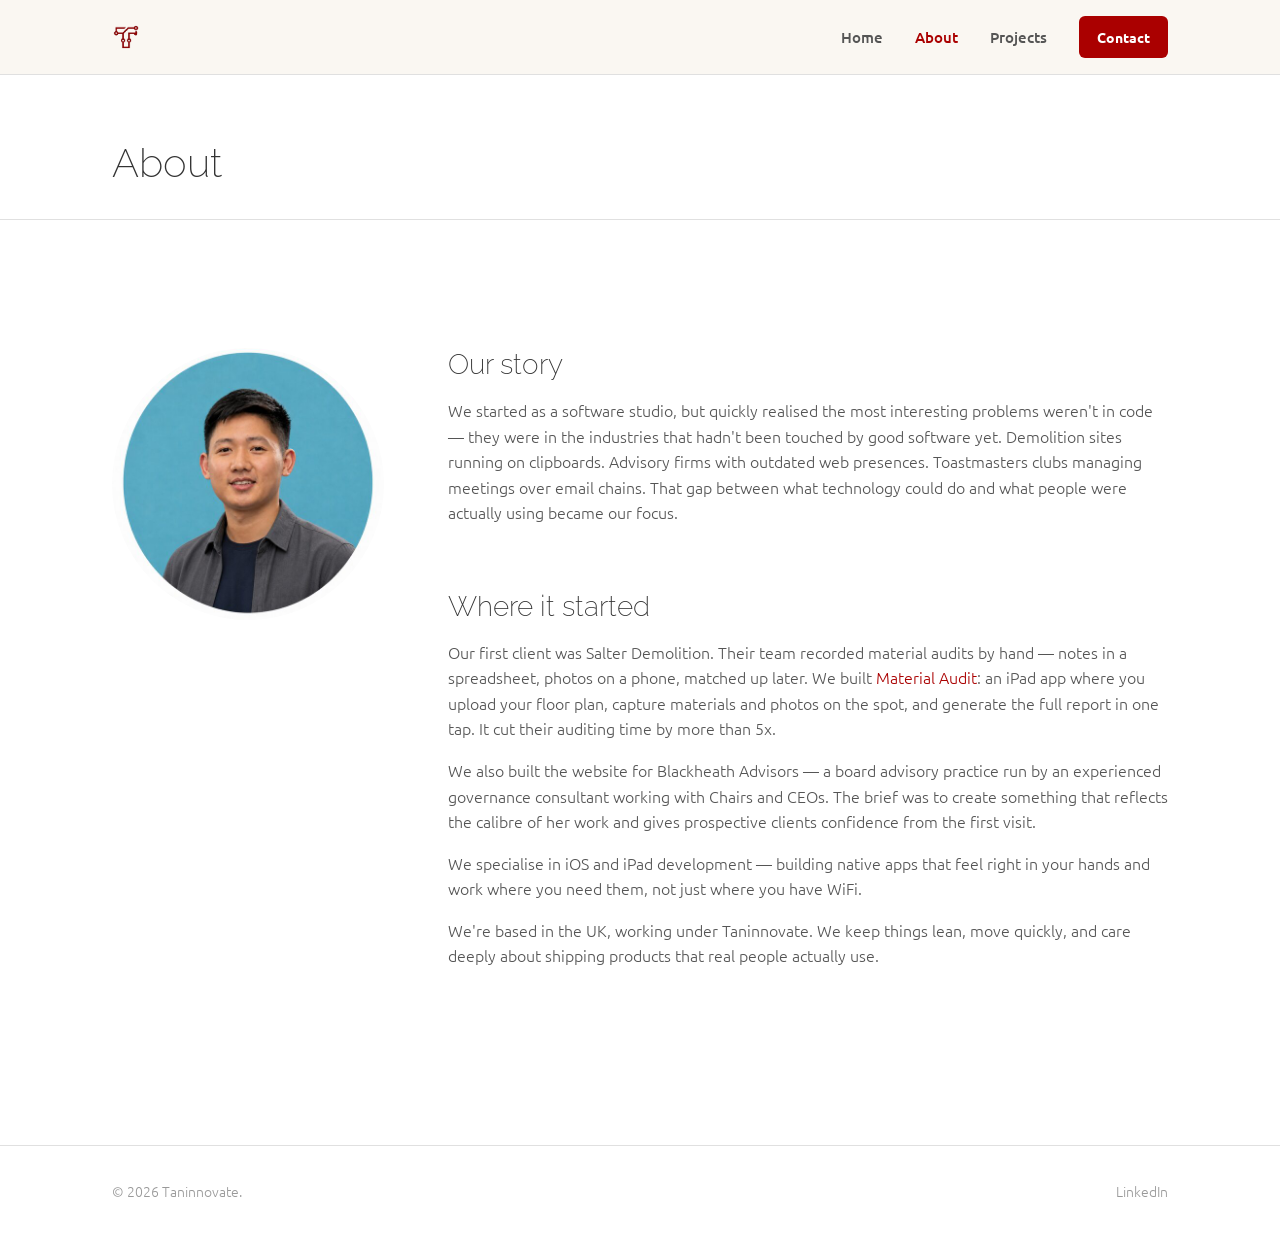
==== commit d164ec26: "Replace About page profile photo New headshot at 560x560 (2x the 280px display size), 29KB down from" ====
--- a/about.html
+++ b/about.html
@@ -3,107 +3,74 @@
 <head>
   <meta charset="UTF-8">
   <meta name="viewport" content="width=device-width, initial-scale=1.0">
-  <title>About Tanin — Founder of Taninnovate</title>
-  <meta name="description" content="Meet Tanin Rojanapiansatith, a senior software engineer with 10 years of experience and the founder behind every Taninnovate engagement.">
-  <link rel="canonical" href="https://taninnovate.com/about.html">
-  <meta name="theme-color" content="#ffffff">
-  <meta property="og:title" content="About Tanin — Founder of Taninnovate">
-  <meta property="og:description" content="Senior software engineering experience, applied directly to practical business problems.">
-  <meta property="og:type" content="profile">
-  <meta property="og:image" content="https://taninnovate.com/images/tanin-rojanapiansatith.webp">
+  <title>About &mdash; Taninnovate</title>
+  <meta name="description" content="Taninnovate is a product studio building inspection tools and community platforms from the UK.">
+  <meta property="og:title" content="About &mdash; Taninnovate">
+  <meta property="og:description" content="Product studio building real-world software, based in the UK.">
+  <meta property="og:type" content="website">
   <link rel="icon" type="image/png" sizes="32x32" href="images/favicon.png">
   <link rel="apple-touch-icon" href="images/apple-touch-icon.png">
-  <link rel="preconnect" href="https://fonts.googleapis.com">
-  <link rel="preconnect" href="https://fonts.gstatic.com" crossorigin>
-  <link href="https://fonts.googleapis.com/css2?family=Archivo:wght@500;600;700&amp;display=swap" rel="stylesheet">
-  <link href="https://fonts.googleapis.com/css2?family=Source+Sans+3:ital,wght@0,400;0,500;0,600;1,400&amp;display=swap" rel="stylesheet">
+  <link href="https://fonts.googleapis.com/css?family=Ubuntu:300,400,300italic,400italic|Raleway:200,300" rel="stylesheet">
   <link rel="stylesheet" href="css/reset.css">
   <link rel="stylesheet" href="css/style.css">
 </head>
 <body>
-  <a class="skip-link" href="#main-content">Skip to content</a>
   <div class="page-wrapper">
     <header class="site-header">
-      <nav class="container nav" aria-label="Primary navigation">
-        <a href="index.html" class="brand" aria-label="Taninnovate home"><img src="images/taninnovate-mark.png" alt="" class="brand-mark" width="42" height="42"><span class="brand-name">Taninnovate</span></a>
-        <button class="nav-toggle" type="button" aria-label="Open navigation" aria-expanded="false" aria-controls="primary-navigation"><span class="nav-toggle-bar"></span><span class="nav-toggle-bar"></span><span class="nav-toggle-bar"></span></button>
-        <ul class="nav-links" id="primary-navigation"><li><a href="index.html#services">Services</a></li><li><a href="work.html">Work</a></li><li><a href="about.html" aria-current="page">About Tanin</a></li><li><a href="contact.html" class="btn btn-primary btn-sm">Start a project</a></li></ul>
+      <nav class="container nav">
+        <a href="index.html" class="nav-logo">
+          <img src="images/taninnovate-logo-300.png" alt="Taninnovate" class="nav-logo-img">
+        </a>
+        <button class="nav-toggle" aria-label="Toggle menu" aria-expanded="false">
+          <span class="nav-toggle-bar"></span>
+          <span class="nav-toggle-bar"></span>
+          <span class="nav-toggle-bar"></span>
+        </button>
+        <ul class="nav-links">
+          <li><a href="index.html">Home</a></li>
+          <li><a href="about.html" aria-current="page">About</a></li>
+          <li><a href="work.html">Projects</a></li>
+          <li><a href="contact.html" class="btn btn-primary btn-sm">Contact</a></li>
+        </ul>
       </nav>
     </header>
 
-    <main id="main-content">
-      <section class="about-hero">
-        <div class="container about-hero-grid">
-          <figure class="about-portrait" data-reveal>
-            <img src="images/tanin-rojanapiansatith.webp" alt="Tanin Rojanapiansatith in London" width="512" height="590">
-            <figcaption>Founder · Senior software engineer · Based in the UK</figcaption>
-          </figure>
-          <div class="about-hero-copy" data-reveal>
-            <p class="hero-kicker"><span aria-hidden="true"></span> About Tanin</p>
-            <h1>Senior experience, without the agency distance.</h1>
-            <p class="about-lead">I’m Tanin Rojanapiansatith, a software engineer with 10 years’ experience building products and platforms for organisations including Capital One, Backbase, and growing UK businesses.</p>
-            <p>I founded Taninnovate to bring that depth of engineering closer to the people with the problem. Clients work with me directly — from understanding what is getting in the way to making the final product dependable enough for everyday use.</p>
-            <div class="about-actions"><a href="https://www.linkedin.com/in/tanin-rojanapiansatith/" target="_blank" rel="noopener" class="btn btn-primary">See Tanin on LinkedIn <span aria-hidden="true">↗</span></a><a href="contact.html" class="text-link">Start a conversation <span aria-hidden="true">→</span></a></div>
-          </div>
+    <main>
+      <section class="page-header">
+        <div class="container">
+          <h1>About</h1>
         </div>
       </section>
 
-      <section class="section about-story">
-        <div class="container story-grid">
-          <h2 data-reveal>Why Taninnovate exists</h2>
-          <div class="story-copy" data-reveal>
-            <p>The most interesting software problems are often hiding inside ordinary work: a construction audit held together by notes and photos, a speaking club losing valuable meeting time to administration, or a specialist business whose website makes its expertise harder to see.</p>
-            <p>Those problems need more than code. They need someone to understand the work, choose what not to build, and stay close enough to the users to see whether the result is genuinely better.</p>
-            <p>That is the role I want Taninnovate to play: a practical, senior technical partner for organisations that need meaningful improvement without unnecessary complexity.</p>
+      <section class="section">
+        <div class="container about-intro">
+          <div class="about-photo">
+            <img src="images/tanin-profile.jpg" alt="Tanin" loading="lazy">
+          </div>
+          <div class="about-content">
+            <h2>Our story</h2>
+          <p>We started as a software studio, but quickly realised the most interesting problems weren't in code &mdash; they were in the industries that hadn't been touched by good software yet. Demolition sites running on clipboards. Advisory firms with outdated web presences. Toastmasters clubs managing meetings over email chains. That gap between what technology could do and what people were actually using became our focus.</p>
+
+          <h2>Where it started</h2>
+          <p>Our first client was Salter Demolition. Their team recorded material audits by hand &mdash; notes in a spreadsheet, photos on a phone, matched up later. We built <a href="work.html#material-audit">Material Audit</a>: an iPad app where you upload your floor plan, capture materials and photos on the spot, and generate the full report in one tap. It cut their auditing time by more than 5x.</p>
+          <p>We also built the website for Blackheath Advisors &mdash; a board advisory practice run by an experienced governance consultant working with Chairs and CEOs. The brief was to create something that reflects the calibre of her work and gives prospective clients confidence from the first visit.</p>
+          <p>We specialise in iOS and iPad development &mdash; building native apps that feel right in your hands and work where you need them, not just where you have WiFi.</p>
+          <p>We're based in the UK, working under Taninnovate. We keep things lean, move quickly, and care deeply about shipping products that real people actually use.</p>
           </div>
         </div>
-      </section>
-
-      <section class="section experience-section">
-        <div class="container">
-          <div class="section-heading" data-reveal><h2>Experience that travels well</h2><p>Different industries, one consistent job: turn complexity into a system people can trust.</p></div>
-          <div class="experience-list">
-            <article data-reveal><p>Global organisations</p><h3>Capital One &amp; Backbase</h3><p>Senior software engineering experience in financial technology environments where reliability, security, and clear decisions matter.</p></article>
-            <article data-reveal><p>Operational software</p><h3>Salter Construction</h3><p>A construction-site audit application used on an ongoing basis, reducing project time by 30% and increasing job profitability by 120%.</p></article>
-            <article data-reveal><p>Community platforms</p><h3>ToastHost</h3><p>A digital meeting and club-management solution that reduced meeting and administration time while supporting a higher-quality member experience.</p></article>
-            <article data-reveal><p>Professional services</p><h3>Prime Procurement</h3><p>Positioning, design, and a maintainable website for an independent consultancy entering the market with a clear point of view.</p></article>
-          </div>
-        </div>
-      </section>
-
-      <section class="section working-style">
-        <div class="container working-grid">
-          <div data-reveal><h2>What working directly with me changes</h2><p>There is no account layer translating the problem and no delivery hand-off halfway through the project.</p></div>
-          <div class="working-points">
-            <article data-reveal><h3>Context stays intact</h3><p>The person in the first conversation is also making the product decisions and building the result.</p></article>
-            <article data-reveal><h3>Trade-offs stay visible</h3><p>You get a clear explanation of cost, risk, and scope so decisions can be made commercially, not just technically.</p></article>
-            <article data-reveal><h3>Progress stays tangible</h3><p>Work is shared in usable increments, so feedback is based on something real rather than a long specification.</p></article>
-            <article data-reveal><h3>Support stays human</h3><p>After launch, you know who to call and do not have to re-explain how the product is meant to work.</p></article>
-          </div>
-        </div>
-      </section>
-
-      <section class="personal-note">
-        <div class="container personal-note-inner" data-reveal>
-          <p>“The best software should feel less like technology being introduced and more like a difficult part of the work finally becoming straightforward.”</p>
-          <span>Tanin Rojanapiansatith</span>
-        </div>
-      </section>
-
-      <section class="cta-section">
-        <div class="container cta-inner" data-reveal><div><h2>Bring me the awkward workflow.</h2><p>We can work out whether it needs software, a better website, or a much smaller intervention.</p></div><div class="cta-actions"><a href="https://calendly.com/tanin/new-meeting" target="_blank" rel="noopener" class="btn btn-light">Book a consultation <span aria-hidden="true">↗</span></a><a href="contact.html" class="cta-text-link">Send a project note <span aria-hidden="true">→</span></a></div></div>
       </section>
     </main>
 
     <footer class="site-footer">
-      <div class="container footer-grid">
-        <div class="footer-brand"><a href="index.html" class="brand" aria-label="Taninnovate home"><img src="images/taninnovate-mark.png" alt="" class="brand-mark" width="42" height="42"><span class="brand-name">Taninnovate</span></a><p>Practical software for organisations ready to work more clearly.</p></div>
-        <div><h2>Explore</h2><ul class="footer-links"><li><a href="index.html#services">Services</a></li><li><a href="work.html">Work</a></li><li><a href="about.html">About Tanin</a></li></ul></div>
-        <div><h2>Start a conversation</h2><ul class="footer-links"><li><a href="mailto:tanin@taninnovate.com">tanin@taninnovate.com</a></li><li><a href="https://calendly.com/tanin/new-meeting" target="_blank" rel="noopener">Book a consultation ↗</a></li><li><a href="https://www.linkedin.com/in/tanin-rojanapiansatith/" target="_blank" rel="noopener">LinkedIn ↗</a></li></ul></div>
+      <div class="container footer-inner">
+        <p>&copy; 2026 Taninnovate.</p>
+        <ul class="footer-links">
+          <li><a href="https://www.linkedin.com/in/tanin-rojanapiansatith/" target="_blank" rel="noopener">LinkedIn</a></li>
+        </ul>
       </div>
-      <div class="container footer-bottom"><p>&copy; <span data-current-year>2026</span> Taninnovate Ltd.</p><p>Based in the UK · Working with organisations everywhere</p></div>
     </footer>
   </div>
+
   <script src="js/main.js"></script>
 </body>
 </html>
--- a/css/style.css
+++ b/css/style.css
@@ -1,112 +1,88 @@
+/* ================================
+   1. Custom Properties
+   ================================ */
+
 :root {
-  --color-bg: #f7f7f5;
-  --color-surface: #ffffff;
-  --color-surface-alt: #f1f0ee;
-  --color-ink: #1c1a1b;
-  --color-text: #4e4849;
-  --color-muted: #6b6465;
-  --color-line: #dedad8;
-  --color-accent: #a71922;
-  --color-accent-hover: #7f1118;
-  --color-accent-soft: #f7e9e9;
-  --color-coral: #ef6049;
-  --color-night: #181b22;
-  --color-navy: #153e55;
-  --color-lavender: #e9e7f6;
-  --color-blue-soft: #dcebf2;
-  --color-white: #ffffff;
-
-  --font-display: "Archivo", Arial, sans-serif;
-  --font-body: "Source Sans 3", Arial, sans-serif;
-
-  --container: 1200px;
-  --container-narrow: 880px;
-  --gutter: clamp(1.25rem, 4vw, 2.5rem);
-  --section-space: clamp(5rem, 10vw, 9rem);
-  --ease-out: cubic-bezier(0.22, 1, 0.36, 1);
-  --header-height: 76px;
-}
-
-html {
-  scroll-behavior: smooth;
-  scroll-padding-top: calc(var(--header-height) + 1rem);
-}
+  --color-bg: #FFFFFF;
+  --color-surface: #FAF7F2;
+  --color-text: #333333;
+  --color-text-mid: #555555;
+  --color-text-light: #999999;
+  --color-border: #e0e0e0;
+  --color-accent: #aa0000;
+  --color-accent-hover: #880000;
+  --color-accent-light: #fff5f5;
+
+  --font-body: 'Ubuntu', sans-serif;
+  --font-heading: 'Raleway', sans-serif;
+
+  --space-xs: 0.25rem;
+  --space-sm: 0.5rem;
+  --space-md: 1rem;
+  --space-lg: 2rem;
+  --space-xl: 4rem;
+  --space-2xl: 6rem;
+
+  --container-max: 1120px;
+  --container-pad: 1.5rem;
+
+  --transition: 200ms ease;
+}
+
+/* ================================
+   2. Typography
+   ================================ */
 
 body {
-  min-width: 320px;
-  overflow-x: hidden;
-  background: var(--color-bg);
-  color: var(--color-ink);
   font-family: var(--font-body);
-  font-size: 1.0625rem;
-  font-weight: 400;
-  line-height: 1.65;
-}
-
-body.nav-open {
-  overflow: hidden;
-}
-
-button,
-input,
-select,
-textarea {
-  font: inherit;
-}
-
-h1,
-h2,
+  font-size: 1rem;
+  font-weight: 300;
+  line-height: 1.6;
+  color: var(--color-text);
+  background-color: var(--color-bg);
+}
+
+h1, h2, h3 {
+  font-family: var(--font-heading);
+  font-weight: 200;
+  line-height: 1.2;
+}
+
+h1 {
+  font-size: 1.75rem;
+}
+
+h2 {
+  font-size: 1.5rem;
+}
+
 h3 {
-  color: var(--color-ink);
-  font-family: var(--font-display);
-  font-weight: 600;
-  letter-spacing: -0.03em;
-  line-height: 1.08;
-  text-wrap: balance;
-}
-
-h1 {
-  font-size: clamp(3rem, 7vw, 5.75rem);
-}
-
-h2 {
-  font-size: clamp(2.25rem, 5vw, 4rem);
-}
-
-h3 {
-  font-size: clamp(1.35rem, 2.2vw, 2rem);
-  letter-spacing: -0.02em;
-  line-height: 1.2;
-}
-
-p,
-li,
-blockquote {
-  text-wrap: pretty;
+  font-size: 1.25rem;
+}
+
+p {
+  color: var(--color-text-mid);
 }
 
 a {
-  color: inherit;
-  text-decoration-thickness: 0.08em;
-  text-underline-offset: 0.18em;
-}
-
-a,
-button,
-input,
-select,
-textarea {
-  transition: color 180ms ease, background-color 180ms ease, border-color 180ms ease, transform 220ms var(--ease-out);
-}
-
-:focus-visible {
-  outline: 3px solid var(--color-coral);
-  outline-offset: 4px;
-}
-
-::selection {
-  background: var(--color-accent);
-  color: var(--color-white);
+  color: var(--color-accent);
+  text-decoration: none;
+  transition: color var(--transition);
+}
+
+a:hover {
+  color: var(--color-accent-hover);
+}
+
+/* ================================
+   3. Layout
+   ================================ */
+
+.container {
+  width: 100%;
+  max-width: var(--container-max);
+  margin-inline: auto;
+  padding-inline: var(--container-pad);
 }
 
 .page-wrapper {
@@ -119,1768 +95,580 @@
   flex: 1;
 }
 
-.container {
-  width: min(100%, calc(var(--container) + (var(--gutter) * 2)));
-  margin-inline: auto;
-  padding-inline: var(--gutter);
-}
-
-.section {
-  padding-block: var(--section-space);
-}
-
-.skip-link {
-  position: fixed;
-  top: 0.75rem;
-  left: 0.75rem;
-  z-index: 100;
-  padding: 0.75rem 1rem;
-  border-radius: 6px;
-  background: var(--color-ink);
-  color: var(--color-white);
-  font-weight: 600;
-  transform: translateY(-160%);
-}
-
-.skip-link:focus {
-  transform: translateY(0);
-}
-
-.sr-only {
+/* Content for screen readers only. Stays in the accessibility tree,
+   removed from the visual layout. */
+.visually-hidden {
   position: absolute;
   width: 1px;
   height: 1px;
+  margin: -1px;
   padding: 0;
-  margin: -1px;
   overflow: hidden;
-  clip: rect(0, 0, 0, 0);
+  clip-path: inset(50%);
   white-space: nowrap;
   border: 0;
 }
 
-/* Header */
+/* ================================
+   4. Header & Navigation
+   ================================ */
 
 .site-header {
+  background: var(--color-surface);
+  border-bottom: 1px solid var(--color-border);
   position: sticky;
   top: 0;
-  z-index: 20;
-  min-height: var(--header-height);
-  border-bottom: 1px solid var(--color-line);
-  background: var(--color-surface);
+  z-index: 100;
 }
 
 .nav {
-  display: flex;
-  min-height: var(--header-height);
-  align-items: center;
-  justify-content: space-between;
-  gap: 2rem;
-}
-
-.brand {
-  display: inline-flex;
-  align-items: center;
-  gap: 0.65rem;
-  color: var(--color-ink);
-  text-decoration: none;
-}
-
-.brand-mark {
-  width: 2.25rem;
-  height: 2.25rem;
-  object-fit: contain;
-}
-
-.brand-name {
-  font-family: var(--font-display);
-  font-size: 1.15rem;
-  font-weight: 700;
-  letter-spacing: -0.025em;
-}
-
-.nav-toggle {
-  display: inline-flex;
-  width: 2.75rem;
-  height: 2.75rem;
-  align-items: center;
-  justify-content: center;
-  flex-direction: column;
-  gap: 5px;
-  border: 1px solid var(--color-line);
-  border-radius: 8px;
-  background: var(--color-surface);
-  color: var(--color-ink);
-  cursor: pointer;
-}
-
-.nav-toggle-bar {
-  display: block;
-  width: 1.25rem;
-  height: 2px;
-  border-radius: 2px;
-  background: currentColor;
-  transform-origin: center;
-}
-
-.nav-toggle[aria-expanded="true"] .nav-toggle-bar:nth-child(1) {
-  transform: translateY(7px) rotate(45deg);
-}
-
-.nav-toggle[aria-expanded="true"] .nav-toggle-bar:nth-child(2) {
-  opacity: 0;
-}
-
-.nav-toggle[aria-expanded="true"] .nav-toggle-bar:nth-child(3) {
-  transform: translateY(-7px) rotate(-45deg);
-}
-
-.nav-links {
-  position: fixed;
-  inset: var(--header-height) 0 auto;
-  display: none;
-  min-height: calc(100vh - var(--header-height));
-  padding: 2rem var(--gutter) 3rem;
-  flex-direction: column;
-  gap: 0;
-  background: var(--color-surface);
-  list-style: none;
-}
-
-.nav-links.nav-links--open {
-  display: flex;
-}
-
-.nav-links li:not(:last-child) {
-  border-bottom: 1px solid var(--color-line);
-}
-
-.nav-links a:not(.btn) {
-  display: block;
-  padding-block: 1rem;
-  color: var(--color-text);
-  font-family: var(--font-display);
-  font-size: 1.15rem;
-  font-weight: 600;
-  text-decoration: none;
-}
-
-.nav-links a:not(.btn):hover,
-.nav-links a:not(.btn)[aria-current="page"] {
-  color: var(--color-accent);
-}
-
-.nav-links .btn {
-  margin-top: 1.5rem;
-  text-align: center;
-}
-
-/* Buttons and links */
-
-.btn {
-  display: inline-flex;
-  min-height: 3rem;
-  align-items: center;
-  justify-content: center;
-  gap: 0.45rem;
-  padding: 0.75rem 1.2rem;
-  border: 1px solid transparent;
-  border-radius: 8px;
-  font-family: var(--font-display);
-  font-size: 0.95rem;
-  font-weight: 600;
-  line-height: 1.2;
-  text-align: center;
-  text-decoration: none;
-}
-
-.btn:hover {
-  transform: translateY(-2px);
-}
-
-.btn-primary {
-  background: var(--color-accent);
-  color: var(--color-white);
-}
-
-.btn-primary:hover {
-  background: var(--color-accent-hover);
-  color: var(--color-white);
-}
-
-.btn-dark {
-  background: var(--color-night);
-  color: var(--color-white);
-}
-
-.btn-dark:hover {
-  background: #2d3038;
-  color: var(--color-white);
-}
-
-.btn-light {
-  background: var(--color-white);
-  color: var(--color-accent);
-}
-
-.btn-light:hover {
-  background: #f7f1f1;
-  color: var(--color-accent-hover);
-}
-
-.btn-sm {
-  min-height: 2.65rem;
-  padding: 0.65rem 1rem;
-  font-size: 0.875rem;
-}
-
-.text-link,
-.cta-text-link {
-  display: inline-flex;
-  align-items: center;
-  gap: 0.4rem;
-  color: var(--color-accent);
-  font-family: var(--font-display);
-  font-weight: 600;
-  text-decoration: none;
-}
-
-.text-link span,
-.cta-text-link span {
-  transition: transform 220ms var(--ease-out);
-}
-
-.text-link:hover span,
-.cta-text-link:hover span {
-  transform: translateX(4px);
-}
-
-/* Homepage hero */
-
-.hero {
-  padding-block: clamp(4rem, 8vw, 7.25rem);
-  background: var(--color-surface);
-}
-
-.hero-grid {
-  display: grid;
-  align-items: center;
-  gap: clamp(3rem, 7vw, 6rem);
-}
-
-.hero-copy {
-  max-width: 720px;
-}
-
-.hero-kicker {
-  display: flex;
-  align-items: center;
-  gap: 0.65rem;
-  margin-bottom: 1.5rem;
-  color: var(--color-accent);
-  font-family: var(--font-display);
-  font-size: 0.92rem;
-  font-weight: 600;
-}
-
-.hero-kicker > span {
-  width: 2.25rem;
-  height: 2px;
-  background: currentColor;
-}
-
-.hero h1 {
-  max-width: 720px;
-}
-
-.hero h1 em {
-  color: var(--color-accent);
-  font-style: normal;
-}
-
-.hero-lead {
-  max-width: 650px;
-  margin-top: 1.75rem;
-  color: var(--color-text);
-  font-size: clamp(1.15rem, 2vw, 1.35rem);
-  line-height: 1.55;
-}
-
-.hero-actions {
-  display: flex;
-  align-items: center;
-  flex-wrap: wrap;
-  gap: 1.25rem;
-  margin-top: 2rem;
-}
-
-.hero-assurance {
-  margin-top: 1.5rem;
-  color: var(--color-muted);
-  font-size: 0.95rem;
-}
-
-.hero-visual {
-  position: relative;
-  margin: 0 1rem 1rem 0;
-  border-radius: 14px;
-  background: var(--color-accent-soft);
-  box-shadow: 18px 18px 0 var(--color-accent-soft);
-  overflow: hidden;
-}
-
-.hero-visual img {
-  width: 100%;
-  aspect-ratio: 4 / 3;
-  object-fit: cover;
-}
-
-.hero-visual figcaption {
-  position: absolute;
-  right: 1rem;
-  bottom: 1rem;
-  display: flex;
-  align-items: center;
-  gap: 0.55rem;
-  max-width: calc(100% - 2rem);
-  padding: 0.7rem 0.9rem;
-  border-radius: 8px;
-  background: var(--color-night);
-  color: var(--color-white);
-  font-size: 0.86rem;
-  font-weight: 600;
-  line-height: 1.3;
-}
-
-.status-dot {
-  width: 0.55rem;
-  height: 0.55rem;
-  flex: 0 0 auto;
-  border-radius: 50%;
-  background: #70dc9d;
-}
-
-.experience-strip {
-  padding-block: 1.5rem;
-  background: var(--color-night);
-  color: #ece9e8;
-}
-
-.experience-inner {
   display: flex;
   align-items: center;
   justify-content: space-between;
   flex-wrap: wrap;
-  gap: 1rem 2rem;
-}
-
-.experience-inner p {
-  max-width: 900px;
-}
-
-.experience-inner strong {
-  color: var(--color-white);
-}
-
-.experience-inner a {
-  color: #ff9a88;
-  font-family: var(--font-display);
+  padding-block: var(--space-md);
+}
+
+.nav-logo {
+  display: flex;
+  align-items: center;
+  text-decoration: none;
+}
+
+.nav-logo-img {
+  height: 28px;
+  width: auto;
+}
+
+.nav-toggle {
+  background: none;
+  border: none;
+  cursor: pointer;
+  display: flex;
+  flex-direction: column;
+  gap: 5px;
+  padding: 0.5rem;
+}
+
+.nav-toggle-bar {
+  display: block;
+  width: 24px;
+  height: 2px;
+  background-color: var(--color-text);
+  border-radius: 2px;
+  transition: var(--transition);
+}
+
+.nav-links {
+  display: none;
+  flex-direction: column;
+  width: 100%;
+  list-style: none;
+  gap: var(--space-xs);
+  padding-top: var(--space-md);
+}
+
+.nav-links--open {
+  display: flex;
+}
+
+.nav-links a:not(.btn) {
+  display: block;
+  padding: var(--space-sm) 0;
+  color: var(--color-text-mid);
+  font-weight: 500;
+  font-size: 0.9375rem;
+  text-decoration: none;
+  transition: color var(--transition);
+}
+
+.nav-links a:not(.btn):hover,
+.nav-links a:not(.btn)[aria-current="page"] {
+  color: var(--color-accent);
+}
+
+/* ================================
+   5. Hero
+   ================================ */
+
+.hero {
+  padding: var(--space-2xl) 0;
+}
+
+.hero h1 {
+  max-width: 600px;
+  margin-bottom: var(--space-md);
+}
+
+.hero p {
+  max-width: 520px;
+  font-size: 1.125rem;
+  margin-bottom: var(--space-lg);
+}
+
+.hero-actions {
+  display: flex;
+  flex-wrap: wrap;
+  gap: var(--space-md);
+}
+
+/* ================================
+   6. Sections
+   ================================ */
+
+.section {
+  padding: var(--space-xl) 0;
+}
+
+.section-header {
+  margin-bottom: var(--space-lg);
+}
+
+.page-header {
+  padding: var(--space-xl) 0 var(--space-lg);
+  border-bottom: 1px solid var(--color-border);
+  margin-bottom: var(--space-xl);
+}
+
+.page-header p {
+  margin-top: var(--space-sm);
+  font-size: 1.125rem;
+}
+
+/* About page */
+.about-intro {
+  display: flex;
+  flex-direction: column;
+  gap: var(--space-xl);
+}
+
+/* Circular clip: the source is a circular portrait on an off-white
+   square, so a radius short of 50% would leave a faint grey corner
+   showing against the white page. */
+.about-photo img {
+  width: 200px;
+  border-radius: 50%;
+  object-fit: cover;
+  aspect-ratio: 1 / 1;
+}
+
+.about-content {
+  max-width: 720px;
+}
+
+.about-content h2 {
+  margin-top: var(--space-xl);
+  margin-bottom: var(--space-md);
+}
+
+.about-content h2:first-child {
+  margin-top: 0;
+}
+
+.about-content p {
+  margin-bottom: var(--space-md);
+}
+
+/* Product feature sections */
+.product-feature {
+  padding: var(--space-xl) 0;
+  border-bottom: 1px solid var(--color-border);
+}
+
+.product-feature:last-of-type {
+  border-bottom: none;
+}
+
+.product-feature h2 {
+  font-size: 1.75rem;
+  margin-bottom: var(--space-sm);
+}
+
+.product-lead {
+  max-width: 640px;
+  font-size: 1.0625rem;
+  margin-bottom: var(--space-md);
+}
+
+.product-note {
+  font-size: 0.875rem;
+  color: var(--color-text-light);
+  font-style: italic;
+  margin-bottom: var(--space-lg);
+}
+
+.tags {
+  display: flex;
+  flex-wrap: wrap;
+  gap: var(--space-sm);
+  margin-bottom: var(--space-md);
+}
+
+.tag {
+  display: inline-block;
+  padding: 0.25rem 0.75rem;
+  background: var(--color-accent-light);
+  color: var(--color-accent);
+  border-radius: 100px;
+  font-size: 0.8125rem;
   font-weight: 600;
+}
+
+.feature-list {
+  list-style: none;
+  max-width: 480px;
+}
+
+.feature-list li {
+  padding: var(--space-sm) 0;
+  color: var(--color-text-mid);
+  border-bottom: 1px solid var(--color-border);
+}
+
+.feature-list li:last-child {
+  border-bottom: none;
+}
+
+.feature-list li::before {
+  content: "\2713";
+  color: var(--color-accent);
+  font-weight: 600;
+  margin-right: var(--space-sm);
+}
+
+/* Client work section */
+.client-work {
+  padding: var(--space-xl) 0;
+}
+
+.client-work h2 {
+  margin-bottom: var(--space-lg);
+}
+
+/* Contact */
+.contact-layout {
+  display: grid;
+  gap: var(--space-xl);
+}
+
+.contact-info h2 {
+  font-size: 1.125rem;
+  margin-bottom: var(--space-sm);
+}
+
+.contact-info p {
+  margin-bottom: var(--space-lg);
+}
+
+.contact-info a {
+  font-size: 1.125rem;
+}
+
+.social-links {
+  list-style: none;
+  display: flex;
+  gap: var(--space-md);
+}
+
+/* ================================
+   7. Cards
+   ================================ */
+
+.card-grid {
+  display: grid;
+  grid-template-columns: 1fr;
+  gap: var(--space-lg);
+}
+
+.card {
+  background: var(--color-surface);
+  border: 1px solid var(--color-border);
+  border-radius: 8px;
+  padding: var(--space-lg);
+  transition: box-shadow var(--transition);
+}
+
+.card:hover {
+  box-shadow: 0 4px 12px rgba(0, 0, 0, 0.08);
+}
+
+.card-icon {
+  width: 48px;
+  height: 48px;
+  color: var(--color-accent);
+  margin-bottom: var(--space-md);
+}
+
+.card h3 {
+  margin-bottom: var(--space-sm);
+}
+
+.card p {
+  margin-bottom: var(--space-md);
+  font-size: 0.9375rem;
+}
+
+.card a {
+  font-weight: 500;
+  font-size: 0.9375rem;
+}
+
+/* ================================
+   8. Buttons
+   ================================ */
+
+.btn {
+  display: inline-block;
+  padding: 0.75rem 1.5rem;
+  border-radius: 6px;
+  font-weight: 600;
+  font-size: 1rem;
   text-decoration: none;
-  white-space: nowrap;
-}
-
-/* General sections */
-
-.section-intro {
-  background: var(--color-bg);
-}
-
-.intro-grid,
-.story-grid {
-  display: grid;
-  gap: 2rem clamp(3rem, 8vw, 8rem);
-}
-
-.intro-grid h2,
-.story-grid h2 {
-  max-width: 660px;
-}
-
-.intro-copy,
-.story-copy {
-  max-width: 680px;
+  transition: background-color var(--transition), color var(--transition), border-color var(--transition);
+  cursor: pointer;
+  border: 2px solid transparent;
+}
+
+.btn-primary {
+  background-color: var(--color-accent);
+  color: #FFFFFF;
+}
+
+.btn-primary:hover {
+  background-color: var(--color-accent-hover);
+  color: #FFFFFF;
+}
+
+.btn-outline {
+  background-color: transparent;
+  color: var(--color-accent);
+  border-color: var(--color-accent);
+}
+
+.btn-outline:hover {
+  background-color: var(--color-accent);
+  color: #FFFFFF;
+}
+
+.btn-sm {
+  padding: 0.5rem 1rem;
+  font-size: 0.875rem;
+}
+
+/* ================================
+   9. Forms
+   ================================ */
+
+.contact-form {
+  display: flex;
+  flex-direction: column;
+  gap: var(--space-sm);
+  max-width: 480px;
+}
+
+.contact-form label {
+  font-weight: 600;
+  font-size: 0.875rem;
   color: var(--color-text);
-  font-size: 1.16rem;
-}
-
-.intro-copy p + p,
-.story-copy p + p {
-  margin-top: 1.25rem;
-}
-
-.section-heading {
-  max-width: 720px;
-  margin-bottom: clamp(2.5rem, 5vw, 4rem);
-}
-
-.section-heading h2 + p {
-  margin-top: 1rem;
-}
-
-.section-heading p {
-  color: var(--color-text);
-  font-size: 1.15rem;
-}
-
-.section-heading-row {
-  display: flex;
-  max-width: none;
-  align-items: flex-end;
-  justify-content: space-between;
-  gap: 2rem;
-}
-
-.section-heading-row > div {
-  max-width: 760px;
-}
-
-/* Services */
-
-.services {
-  background: var(--color-surface);
-}
-
-.service-list {
-  border-bottom: 1px solid var(--color-line);
-}
-
-.service-row {
-  display: grid;
-  gap: 1.25rem 2.5rem;
-  padding-block: clamp(2rem, 4vw, 3.25rem);
-  border-top: 1px solid var(--color-line);
-}
-
-.service-type {
-  color: var(--color-accent);
-  font-family: var(--font-display);
-  font-size: 0.92rem;
-  font-weight: 600;
-}
-
-.service-row h3 {
-  max-width: 660px;
-}
-
-.service-row h3 + p {
-  max-width: 650px;
-  margin-top: 0.85rem;
-  color: var(--color-text);
-}
-
-.service-fit {
-  align-self: end;
-  color: var(--color-muted);
-  font-size: 0.96rem;
-}
-
-.service-fit strong {
-  display: block;
-  margin-bottom: 0.3rem;
-  color: var(--color-ink);
-  font-family: var(--font-display);
-  font-size: 0.88rem;
-}
-
-.service-cta {
-  display: flex;
-  align-items: baseline;
-  flex-wrap: wrap;
-  gap: 0.5rem 1rem;
-  margin-top: 2rem;
-}
-
-.service-cta p {
-  color: var(--color-muted);
-}
-
-/* Case studies and product media */
-
-.work-preview {
-  background: var(--color-bg);
-}
-
-.case-study {
-  display: grid;
-  align-items: center;
-  gap: clamp(2.5rem, 7vw, 6rem);
-  padding-block: clamp(3.5rem, 7vw, 6.5rem);
-  border-top: 1px solid var(--color-line);
-}
-
-.case-study:last-child {
-  border-bottom: 1px solid var(--color-line);
-}
-
-.case-media {
-  min-width: 0;
-}
-
-.browser-frame {
-  padding: 0.6rem;
-  border-radius: 14px;
-  overflow: hidden;
-}
-
-.browser-frame-light {
-  background: #dfe2e7;
-}
-
-.browser-frame-purple {
-  background: #c8c3e6;
-}
-
-.browser-frame-blue {
-  background: #b9d6e5;
-}
-
-.browser-bar {
-  display: flex;
-  min-height: 2rem;
-  align-items: center;
-  gap: 0.35rem;
-  padding-inline: 0.35rem;
-  color: #5a5555;
-}
-
-.browser-bar span {
-  width: 0.55rem;
-  height: 0.55rem;
-  border-radius: 50%;
-  background: #ffffff;
-}
-
-.browser-bar b {
-  margin-left: 0.45rem;
-  overflow: hidden;
-  font-size: 0.74rem;
-  font-weight: 600;
-  text-overflow: ellipsis;
-  white-space: nowrap;
-}
-
-.browser-frame img {
-  width: 100%;
-  border-radius: 8px;
-  background: var(--color-white);
-  object-fit: cover;
-  object-position: top;
-}
-
-.case-study .browser-frame img {
-  aspect-ratio: 4 / 3;
-}
-
-.case-client,
-.project-index {
-  margin-bottom: 1rem;
-  color: var(--color-accent);
-  font-family: var(--font-display);
-  font-size: 0.92rem;
-  font-weight: 600;
-}
-
-.case-copy h3 {
-  font-size: clamp(1.8rem, 3.5vw, 3.1rem);
-}
-
-.case-copy > p:not(.case-client) {
-  margin-top: 1.25rem;
-  color: var(--color-text);
-  font-size: 1.1rem;
-}
-
-.outcome-list {
-  display: flex;
-  flex-wrap: wrap;
-  gap: 1.5rem 2.5rem;
-  margin-block: 2rem;
-}
-
-.outcome-list div {
-  display: grid;
-  grid-template-columns: auto minmax(90px, 150px);
-  align-items: baseline;
-  gap: 0.65rem;
-}
-
-.outcome-list dt {
-  color: var(--color-accent);
-  font-family: var(--font-display);
-  font-size: clamp(2rem, 4vw, 2.85rem);
-  font-weight: 700;
-  letter-spacing: -0.04em;
-  line-height: 1;
-}
-
-.outcome-list dd {
-  color: var(--color-muted);
-  font-size: 0.92rem;
-  line-height: 1.3;
-}
-
-.compact-quote {
-  margin-block: 1.75rem;
-  padding: 1.25rem;
-  border: 1px solid #d5cfea;
-  border-radius: 10px;
-  background: #f3f1fb;
-}
-
-.compact-quote p {
-  color: #34205f;
-  font-family: var(--font-display);
-  font-size: 1.15rem;
-  font-weight: 600;
-}
-
-.compact-quote cite {
-  display: block;
-  margin-top: 0.5rem;
-  color: #5f5679;
-  font-size: 0.88rem;
-  font-style: normal;
-}
-
-/* Founder and process */
-
-.founder-section {
-  background: var(--color-night);
-  color: #dfdcdb;
-}
-
-.founder-grid {
-  display: grid;
-  align-items: center;
-  gap: clamp(3rem, 8vw, 7rem);
-}
-
-.founder-photo {
-  position: relative;
-  max-width: 500px;
-  margin-inline: auto;
-}
-
-.founder-photo::after {
-  content: "";
-  position: absolute;
-  right: -1rem;
-  bottom: -1rem;
-  z-index: 0;
-  width: 65%;
-  height: 55%;
-  background: var(--color-accent);
-}
-
-.founder-photo img {
-  position: relative;
-  z-index: 1;
-  width: 100%;
-  border-radius: 12px;
-}
-
-.founder-copy h2,
-.founder-copy h3 {
-  color: var(--color-white);
-}
-
-.founder-label {
-  margin-bottom: 1rem;
-  color: #ff9a88;
-  font-family: var(--font-display);
-  font-size: 0.92rem;
-  font-weight: 600;
-}
-
-.founder-lead {
-  margin-top: 1.5rem;
-  color: var(--color-white);
-  font-size: 1.22rem;
-}
-
-.founder-copy > p:not(.founder-label):not(.founder-lead) {
-  margin-top: 1rem;
-  color: #c7c3c2;
-}
-
-.founder-points {
-  margin-top: 2rem;
-  list-style: none;
-}
-
-.founder-points li {
-  position: relative;
-  padding: 0.75rem 0 0.75rem 1.5rem;
-  border-top: 1px solid #393c43;
-  color: #dedbda;
-}
-
-.founder-points li::before {
-  content: "";
-  position: absolute;
-  top: 1.45rem;
-  left: 0;
-  width: 0.45rem;
-  height: 0.45rem;
-  border-radius: 50%;
-  background: var(--color-coral);
-}
-
-.founder-actions {
-  display: flex;
-  align-items: center;
-  flex-wrap: wrap;
-  gap: 1.25rem;
-  margin-top: 2rem;
-}
-
-.founder-actions .text-link {
-  color: #ff9a88;
-}
-
-.process-section {
-  background: var(--color-surface);
-}
-
-.process-grid {
-  display: grid;
-  gap: 3rem clamp(4rem, 9vw, 9rem);
-}
-
-.process-intro p {
-  max-width: 540px;
-  margin-top: 1.25rem;
-  color: var(--color-text);
-}
-
-.process-list {
-  list-style: none;
-}
-
-.process-list li {
-  display: grid;
-  grid-template-columns: 3.25rem 1fr;
-  gap: 1.25rem;
-  padding-block: 1.75rem;
-  border-top: 1px solid var(--color-line);
-}
-
-.process-list li:last-child {
-  border-bottom: 1px solid var(--color-line);
-}
-
-.process-list li > span {
-  display: grid;
-  width: 2.5rem;
-  height: 2.5rem;
-  place-items: center;
-  border-radius: 50%;
-  background: var(--color-accent-soft);
-  color: var(--color-accent);
-  font-family: var(--font-display);
-  font-weight: 700;
-}
-
-.process-list h3 {
-  font-size: 1.3rem;
-}
-
-.process-list p {
-  margin-top: 0.5rem;
-  color: var(--color-text);
-}
-
-/* CTA and footer */
-
-.cta-section {
-  padding-block: clamp(4rem, 8vw, 6.5rem);
-  background: var(--color-accent);
-  color: #fbeeee;
-}
-
-.cta-inner {
-  display: flex;
-  align-items: flex-end;
-  justify-content: space-between;
-  flex-wrap: wrap;
-  gap: 2.5rem 4rem;
-}
-
-.cta-inner > div:first-child {
-  max-width: 760px;
-}
-
-.cta-inner h2 {
-  color: var(--color-white);
-}
-
-.cta-inner p {
-  max-width: 650px;
-  margin-top: 1rem;
-  font-size: 1.12rem;
-}
-
-.cta-actions {
-  display: flex;
-  align-items: center;
-  flex-wrap: wrap;
-  gap: 1.25rem;
-}
-
-.cta-text-link {
-  color: var(--color-white);
-}
-
-.site-footer {
-  padding-top: clamp(4rem, 8vw, 6rem);
-  background: var(--color-surface);
-}
-
-.footer-grid {
-  display: grid;
-  gap: 3rem;
-  padding-bottom: 4rem;
-}
-
-.footer-brand p {
-  max-width: 330px;
-  margin-top: 1rem;
-  color: var(--color-muted);
-}
-
-.footer-grid h2 {
-  margin-bottom: 1rem;
-  font-size: 0.95rem;
-  letter-spacing: 0;
-}
-
-.footer-links {
-  display: grid;
-  gap: 0.6rem;
-  list-style: none;
-}
-
-.footer-links a {
-  color: var(--color-text);
-  text-decoration: none;
-}
-
-.footer-links a:hover {
-  color: var(--color-accent);
-}
-
-.footer-bottom {
-  display: flex;
-  justify-content: space-between;
-  flex-wrap: wrap;
-  gap: 0.5rem 2rem;
-  padding-block: 1.35rem;
-  border-top: 1px solid var(--color-line);
-  color: var(--color-muted);
-  font-size: 0.88rem;
-}
-
-/* Work page */
-
-.page-hero {
-  padding-block: clamp(4rem, 9vw, 8rem);
-  background: var(--color-surface);
-}
-
-.page-hero-grid {
-  display: grid;
-  align-items: end;
-  gap: 2.5rem clamp(4rem, 9vw, 9rem);
-}
-
-.page-hero h1 {
-  max-width: 850px;
-  font-size: clamp(3.25rem, 7.5vw, 6rem);
-}
-
-.page-hero-copy {
-  max-width: 540px;
-  color: var(--color-text);
-  font-size: 1.15rem;
-}
-
-.page-hero-copy .text-link {
-  margin-top: 1.25rem;
-}
-
-.proof-ribbon {
-  background: var(--color-accent-soft);
-}
-
-.proof-ribbon-grid {
-  display: grid;
-}
-
-.proof-ribbon-grid p {
-  padding-block: 1.5rem;
-  color: #5f3436;
-}
-
-.proof-ribbon-grid p + p {
-  border-top: 1px solid #e4c9ca;
-}
-
-.proof-ribbon-grid strong {
-  margin-right: 0.35rem;
-  color: var(--color-accent);
-  font-family: var(--font-display);
-  font-size: 1.5rem;
-  letter-spacing: -0.03em;
-}
-
-.project-section {
-  padding-block: var(--section-space);
-  background: var(--color-surface);
-}
-
-.project-section-tint {
-  background: #f0eef8;
-}
-
-.project-section-dark {
-  background: var(--color-night);
-  color: #d8d4d3;
-}
-
-.project-grid {
-  display: grid;
-  gap: 3.5rem clamp(4rem, 8vw, 7rem);
-}
-
-.project-copy h2 {
-  font-size: clamp(2.75rem, 6vw, 5rem);
-}
-
-.project-summary {
-  max-width: 650px;
-  margin-top: 1.25rem;
-  color: var(--color-text);
-  font-size: 1.25rem;
-}
-
-.project-story {
-  margin-top: 2.5rem;
-}
-
-.project-story > div {
-  display: grid;
-  gap: 0.5rem;
-  padding-block: 1.25rem;
-  border-top: 1px solid var(--color-line);
-}
-
-.project-story h3 {
-  font-size: 1rem;
-  letter-spacing: 0;
-}
-
-.project-story p {
-  color: var(--color-text);
-}
-
-.project-visual img {
-  width: 100%;
-}
-
-.visual-caption {
-  max-width: 600px;
-  margin-top: 1rem;
-  color: var(--color-muted);
-  font-size: 0.92rem;
-}
-
-.outcome-list-large {
-  padding-block: 0.5rem;
-}
-
-.project-quote {
-  margin-block: 2.5rem;
-  padding: 1.5rem;
-  border: 1px solid #cac3e3;
-  border-radius: 10px;
-  color: #37265f;
-}
-
-.project-quote p {
-  font-family: var(--font-display);
-  font-size: clamp(1.15rem, 2vw, 1.45rem);
-  font-weight: 600;
-  line-height: 1.45;
-}
-
-.project-quote cite {
-  display: block;
-  margin-top: 1rem;
-  color: #675d7b;
-  font-size: 0.9rem;
-  font-style: normal;
-}
-
-.project-section-dark h2,
-.project-section-dark h3 {
-  color: var(--color-white);
-}
-
-.project-section-dark .project-index {
-  color: #ff9a88;
-}
-
-.project-section-dark .project-summary,
-.project-section-dark .project-story p {
-  color: #c9c5c4;
-}
-
-.project-section-dark .project-story > div {
-  border-color: #3b3d44;
-}
-
-.phone-stage {
-  display: grid;
-  min-height: 600px;
-  place-items: center;
-  align-content: center;
-  gap: 1.5rem;
-  padding: clamp(2rem, 6vw, 5rem);
-  border-radius: 14px;
-  background: #34284f;
-}
-
-.phone-stage img {
-  width: min(100%, 270px);
-  filter: drop-shadow(0 8px 6px rgb(0 0 0 / 0.28));
-}
-
-.phone-stage p {
-  color: #e9e2fa;
-  font-size: 0.92rem;
-  text-align: center;
-}
-
-.more-work {
-  background: var(--color-bg);
-}
-
-.more-work-row {
-  display: grid;
-  align-items: center;
-  gap: 1rem 2rem;
-  padding-block: 2.25rem;
-  border-top: 1px solid var(--color-line);
-  border-bottom: 1px solid var(--color-line);
-  color: inherit;
-  text-decoration: none;
-}
-
-.more-work-row > div > p {
-  margin-bottom: 0.5rem;
-  color: var(--color-accent);
-  font-family: var(--font-display);
-  font-size: 0.9rem;
-  font-weight: 600;
-}
-
-.more-work-row h3 {
-  max-width: 740px;
-}
-
-.more-work-row > p {
-  color: var(--color-muted);
-  font-size: 0.95rem;
-}
-
-.more-work-row > span {
-  color: var(--color-accent);
-  font-size: 1.75rem;
-}
-
-/* About page */
-
-.about-hero {
-  padding-block: clamp(4rem, 9vw, 8rem);
-  background: var(--color-surface);
-}
-
-.about-hero-grid {
-  display: grid;
-  align-items: center;
-  gap: 3rem clamp(4rem, 9vw, 8rem);
-}
-
-.about-portrait {
-  max-width: 500px;
-}
-
-.about-portrait img {
-  width: 100%;
-  border-radius: 12px;
-}
-
-.about-portrait figcaption {
-  margin-top: 1rem;
-  color: var(--color-muted);
-  font-size: 0.9rem;
-}
-
-.about-hero-copy h1 {
-  font-size: clamp(3rem, 6.8vw, 5.5rem);
-}
-
-.about-lead {
-  margin-top: 1.75rem;
-  color: var(--color-ink);
-  font-size: 1.3rem;
-}
-
-.about-hero-copy > p:not(.hero-kicker):not(.about-lead) {
-  margin-top: 1.25rem;
-  color: var(--color-text);
-  font-size: 1.08rem;
-}
-
-.about-actions {
-  display: flex;
-  align-items: center;
-  flex-wrap: wrap;
-  gap: 1.25rem;
-  margin-top: 2rem;
-}
-
-.about-story {
-  background: var(--color-bg);
-}
-
-.experience-section {
-  background: var(--color-surface);
-}
-
-.experience-list {
-  border-bottom: 1px solid var(--color-line);
-}
-
-.experience-list article {
-  display: grid;
-  gap: 0.75rem 2rem;
-  padding-block: 2rem;
-  border-top: 1px solid var(--color-line);
-}
-
-.experience-list article > p:first-child {
-  color: var(--color-accent);
-  font-family: var(--font-display);
-  font-size: 0.88rem;
-  font-weight: 600;
-}
-
-.experience-list h3 {
-  font-size: 1.3rem;
-}
-
-.experience-list article > p:last-child {
-  color: var(--color-text);
-}
-
-.working-style {
-  background: var(--color-accent-soft);
-}
-
-.working-grid {
-  display: grid;
-  gap: 3rem clamp(4rem, 8vw, 8rem);
-}
-
-.working-grid > div:first-child > p {
-  max-width: 550px;
-  margin-top: 1.25rem;
-  color: #624c4e;
-}
-
-.working-points {
-  border-bottom: 1px solid #dfc4c5;
-}
-
-.working-points article {
-  padding-block: 1.5rem;
-  border-top: 1px solid #dfc4c5;
-}
-
-.working-points h3 {
-  font-size: 1.2rem;
-}
-
-.working-points p {
-  margin-top: 0.45rem;
-  color: #624c4e;
-}
-
-.personal-note {
-  padding-block: clamp(4rem, 8vw, 7rem);
-  background: var(--color-night);
-  color: var(--color-white);
-}
-
-.personal-note-inner {
-  max-width: 1000px;
-}
-
-.personal-note p {
-  font-family: var(--font-display);
-  font-size: clamp(2rem, 4.5vw, 3.75rem);
-  font-weight: 600;
-  letter-spacing: -0.03em;
-  line-height: 1.2;
-  text-wrap: balance;
-}
-
-.personal-note span {
-  display: block;
-  margin-top: 1.5rem;
-  color: #ff9a88;
-}
-
-/* Contact page */
-
-.contact-hero {
-  padding-block: clamp(4rem, 9vw, 7.5rem);
-  background: var(--color-night);
-  color: #d8d4d3;
-}
-
-.contact-hero-grid {
-  display: grid;
-  align-items: end;
-  gap: 2.5rem clamp(4rem, 9vw, 9rem);
-}
-
-.contact-hero h1 {
-  max-width: 850px;
-  color: var(--color-white);
-  font-size: clamp(3.1rem, 7vw, 5.75rem);
-}
-
-.contact-hero .hero-kicker {
-  color: #ff9a88;
-}
-
-.contact-hero-grid > div:last-child {
-  max-width: 540px;
-  color: #c9c5c4;
-  font-size: 1.18rem;
-}
-
-.contact-section {
-  background: var(--color-bg);
-}
-
-.contact-grid {
-  display: grid;
-  align-items: start;
-  gap: 3rem clamp(4rem, 8vw, 7rem);
-}
-
-.contact-options {
-  display: grid;
-  gap: 2rem;
-}
-
-.booking-panel {
-  padding: clamp(1.5rem, 4vw, 2.5rem);
-  border-radius: 12px;
-  background: var(--color-accent-soft);
-}
-
-.booking-panel > p:first-child {
-  color: var(--color-accent);
-  font-family: var(--font-display);
-  font-size: 0.9rem;
-  font-weight: 600;
-}
-
-.booking-panel h2 {
-  margin-top: 0.75rem;
-  font-size: clamp(1.8rem, 3vw, 2.5rem);
-}
-
-.booking-panel h2 + p {
-  margin-top: 1rem;
-  color: #624c4e;
-}
-
-.booking-panel .btn {
-  margin-top: 1.5rem;
-}
-
-.direct-contact,
-.next-steps {
-  padding-top: 1.75rem;
-  border-top: 1px solid var(--color-line);
-}
-
-.direct-contact h2,
-.next-steps h2 {
-  margin-bottom: 1rem;
-  font-size: 1.15rem;
-  letter-spacing: 0;
-}
-
-.direct-contact a {
-  display: block;
-  width: fit-content;
-  color: var(--color-accent);
-  font-weight: 600;
-}
-
-.direct-contact a + a {
-  margin-top: 0.5rem;
-}
-
-.next-steps ol {
-  list-style: none;
-}
-
-.next-steps li {
-  display: grid;
-  grid-template-columns: 2rem 1fr;
-  gap: 0.75rem;
-  padding-block: 0.65rem;
-}
-
-.next-steps li span {
-  display: grid;
-  width: 1.75rem;
-  height: 1.75rem;
-  place-items: center;
-  border-radius: 50%;
-  background: var(--color-surface-alt);
-  color: var(--color-accent);
-  font-family: var(--font-display);
-  font-size: 0.8rem;
-  font-weight: 700;
-}
-
-.form-panel {
-  padding: clamp(1.5rem, 5vw, 3.5rem);
-  border: 1px solid var(--color-line);
-  border-radius: 14px;
-  background: var(--color-surface);
-}
-
-.form-heading {
-  margin-bottom: 2rem;
-}
-
-.form-heading h2 {
-  font-size: clamp(2rem, 4vw, 3rem);
-}
-
-.form-heading p {
-  margin-top: 0.5rem;
-  color: var(--color-muted);
-  font-size: 0.9rem;
-}
-
-.contact-form {
-  display: grid;
-  gap: 1.35rem;
-}
-
-.form-row {
-  display: grid;
-  gap: 1.35rem;
-}
-
-.form-field {
-  display: grid;
-  gap: 0.45rem;
-}
-
-.form-field label {
-  color: var(--color-ink);
-  font-family: var(--font-display);
-  font-size: 0.9rem;
-  font-weight: 600;
-}
-
-.form-field label span {
-  color: var(--color-accent);
+  margin-top: var(--space-sm);
 }
 
 .contact-form input,
-.contact-form select,
 .contact-form textarea {
   width: 100%;
-  border: 1px solid #aaa3a3;
-  border-radius: 8px;
-  background: var(--color-white);
-  color: var(--color-ink);
+  padding: 0.75rem;
+  border: 1px solid var(--color-border);
+  border-radius: 6px;
+  background: var(--color-surface);
+  color: var(--color-text);
   font-size: 1rem;
-}
-
-.contact-form input,
-.contact-form select {
-  min-height: 3.15rem;
-  padding-inline: 0.85rem;
-}
-
-.contact-form textarea {
-  min-height: 11rem;
-  padding: 0.8rem;
-  resize: vertical;
-}
-
-.contact-form input::placeholder,
-.contact-form textarea::placeholder {
-  color: #6b6465;
-  opacity: 1;
+  transition: border-color var(--transition);
 }
 
 .contact-form input:focus,
-.contact-form select:focus,
 .contact-form textarea:focus {
+  outline: none;
   border-color: var(--color-accent);
-  outline: 3px solid rgb(167 25 34 / 0.15);
-  outline-offset: 1px;
-}
-
-.field-help,
-.form-note {
-  color: var(--color-muted);
-  font-size: 0.86rem;
 }
 
 .contact-form button {
-  justify-self: start;
-  cursor: pointer;
-}
-
-.contact-proof {
-  padding-block: clamp(3.5rem, 7vw, 6rem);
-  background: var(--color-accent-soft);
-}
-
-.contact-proof blockquote {
-  max-width: 900px;
-}
-
-.contact-proof blockquote p {
-  color: #4e2a2d;
-  font-family: var(--font-display);
-  font-size: clamp(1.8rem, 4vw, 3.25rem);
-  font-weight: 600;
-  letter-spacing: -0.03em;
-  line-height: 1.2;
-}
-
-.contact-proof cite {
+  margin-top: var(--space-md);
+  align-self: flex-start;
+}
+
+/* ================================
+   10. Footer
+   ================================ */
+
+.site-footer {
+  border-top: 1px solid var(--color-border);
+  padding: var(--space-lg) 0;
+  margin-top: var(--space-2xl);
+}
+
+.footer-inner {
+  display: flex;
+  flex-direction: column;
+  align-items: center;
+  gap: var(--space-md);
+  text-align: center;
+}
+
+.footer-inner p {
+  font-size: 0.875rem;
+  color: var(--color-text-light);
+}
+
+.footer-links {
+  list-style: none;
+  display: flex;
+  gap: var(--space-md);
+}
+
+.footer-links a {
+  color: var(--color-text-light);
+  font-size: 0.875rem;
+  text-decoration: none;
+}
+
+.footer-links a:hover {
+  color: var(--color-accent);
+}
+
+/* ================================
+   11. Testimonials
+   ================================ */
+
+/* Holds the <symbol> the star <use> elements reference. Not rendered. */
+.svg-sprite {
+  position: absolute;
+  width: 0;
+  height: 0;
+  overflow: hidden;
+}
+
+.stars {
+  display: inline-flex;
+  gap: 0.1875rem;
+  color: var(--color-accent);
+}
+
+.star {
+  width: 1.125rem;
+  height: 1.125rem;
+  fill: currentColor;
+}
+
+.testimonial-solo {
+  max-width: 46rem;
+  margin-inline: auto;
+  text-align: center;
+}
+
+.testimonial-solo .stars {
+  justify-content: center;
+  margin-bottom: var(--space-md);
+}
+
+.testimonial-solo blockquote p {
+  font-family: var(--font-heading);
+  font-weight: 200;
+  font-size: 1.375rem;
+  line-height: 1.45;
+  color: var(--color-text);
+  margin-bottom: var(--space-lg);
+  overflow-wrap: anywhere;
+}
+
+.testimonial-source {
+  font-size: 0.9375rem;
+  color: var(--color-text-mid);
+}
+
+.testimonial-author {
   display: block;
-  margin-top: 1.25rem;
-  color: #744e50;
+  font-weight: 500;
+  color: var(--color-text);
+}
+
+.testimonial-source cite {
   font-style: normal;
 }
 
-/* Motion */
-
-@media (prefers-reduced-motion: no-preference) {
-  [data-reveal] {
-    transform: translateY(12px);
-    transition: transform 700ms var(--ease-out);
-  }
-
-  [data-reveal].is-visible {
-    transform: translateY(0);
-  }
-
-  .hero-visual,
-  .about-portrait {
-    animation: image-arrive 900ms var(--ease-out) both;
-  }
-}
-
-@keyframes image-arrive {
-  from { clip-path: inset(0 0 12% 0); transform: translateY(10px); }
-  to { clip-path: inset(0 0 0 0); transform: translateY(0); }
-}
-
-@media (prefers-reduced-motion: reduce) {
-  html {
-    scroll-behavior: auto;
-  }
-
-  *,
-  *::before,
-  *::after {
-    animation-duration: 0.01ms !important;
-    animation-iteration-count: 1 !important;
-    scroll-behavior: auto !important;
-    transition-duration: 0.01ms !important;
-  }
-}
-
-/* Responsive */
-
-@media (min-width: 700px) {
-  .footer-grid {
-    grid-template-columns: minmax(280px, 1.6fr) 0.8fr 1fr;
-  }
-
-  .form-row {
-    grid-template-columns: 1fr 1fr;
-  }
-
-  .proof-ribbon-grid {
-    grid-template-columns: repeat(3, 1fr);
-  }
-
-  .proof-ribbon-grid p {
-    padding-inline: 1.5rem;
-  }
-
-  .proof-ribbon-grid p:first-child {
-    padding-left: 0;
-  }
-
-  .proof-ribbon-grid p + p {
-    border-top: 0;
-    border-left: 1px solid #e4c9ca;
-  }
-
-  .experience-list article {
-    grid-template-columns: minmax(120px, 0.65fr) minmax(200px, 0.9fr) 1.7fr;
-  }
-
-  .more-work-row {
-    grid-template-columns: minmax(0, 1.7fr) 0.8fr auto;
-  }
-}
-
-@media (min-width: 860px) {
+.testimonial-actions {
+  margin-top: var(--space-xl);
+  display: flex;
+  gap: var(--space-md);
+  justify-content: center;
+  flex-wrap: wrap;
+}
+
+/* ================================
+   12. Media Queries
+   ================================ */
+
+@media (min-width: 768px) {
+  h1 {
+    font-size: 2.25rem;
+  }
+
+  h2 {
+    font-size: 1.75rem;
+  }
+
   .nav-toggle {
     display: none;
   }
 
   .nav-links {
-    position: static;
     display: flex;
-    min-height: auto;
-    padding: 0;
+    flex-direction: row;
+    width: auto;
+    padding-top: 0;
+    gap: var(--space-lg);
     align-items: center;
+  }
+
+  .about-intro {
     flex-direction: row;
-    gap: 1.7rem;
-    background: transparent;
-  }
-
-  .nav-links li:not(:last-child) {
-    border-bottom: 0;
-  }
-
-  .nav-links a:not(.btn) {
-    padding-block: 0.4rem;
-    font-family: var(--font-body);
-    font-size: 0.96rem;
-    font-weight: 600;
-  }
-
-  .nav-links .btn {
-    margin-top: 0;
-  }
-
-  .hero-grid {
-    grid-template-columns: minmax(0, 1.03fr) minmax(380px, 0.97fr);
-  }
-
-  .intro-grid,
-  .story-grid {
-    grid-template-columns: minmax(0, 1fr) minmax(0, 0.8fr);
-  }
-
-  .service-row {
-    grid-template-columns: 170px minmax(0, 1fr) minmax(220px, 0.45fr);
-  }
-
-  .case-study {
-    grid-template-columns: minmax(0, 1.12fr) minmax(320px, 0.88fr);
-  }
-
-  .case-study-reverse .case-media {
-    order: 2;
-  }
-
-  .case-study-reverse .case-copy {
-    order: 1;
-  }
-
-  .founder-grid {
-    grid-template-columns: minmax(320px, 0.82fr) minmax(0, 1.18fr);
-  }
-
-  .process-grid {
-    grid-template-columns: minmax(0, 0.85fr) minmax(450px, 1.15fr);
-  }
-
-  .page-hero-grid,
-  .contact-hero-grid {
-    grid-template-columns: minmax(0, 1.35fr) minmax(330px, 0.65fr);
-  }
-
-  .project-grid {
-    grid-template-columns: minmax(0, 0.9fr) minmax(420px, 1.1fr);
-  }
-
-  .project-grid-reverse .project-copy {
-    order: 2;
-  }
-
-  .project-grid-reverse .project-visual,
-  .project-grid-reverse .phone-stage {
-    order: 1;
-  }
-
-  .project-visual-sticky {
+    align-items: flex-start;
+  }
+
+  .about-photo img {
+    width: 280px;
     position: sticky;
-    top: calc(var(--header-height) + 2rem);
-    align-self: start;
-  }
-
-  .about-hero-grid {
-    grid-template-columns: minmax(320px, 0.8fr) minmax(0, 1.2fr);
-  }
-
-  .working-grid {
-    grid-template-columns: minmax(0, 0.8fr) minmax(420px, 1.2fr);
-  }
-
-  .contact-grid {
-    grid-template-columns: minmax(280px, 0.7fr) minmax(500px, 1.3fr);
-  }
-}
-
-@media (min-width: 1100px) {
-  .project-story > div {
-    grid-template-columns: 120px 1fr;
-    gap: 1.5rem;
-  }
-}
-
-@media (hover: hover) {
-  .service-row:hover {
-    background: #fbf7f7;
-  }
-
-  .more-work-row:hover {
-    color: var(--color-accent);
-  }
-}
-
-@media (max-width: 859px) {
-  .section-heading-row {
-    align-items: flex-start;
-    flex-direction: column;
-  }
-
-  .founder-photo {
-    width: min(100%, 440px);
-  }
-
-  .project-visual-sticky {
-    order: -1;
-  }
-}
-
-@media (max-width: 640px) {
+    top: calc(var(--space-xl) + 60px);
+  }
+
+  .card-grid {
+    grid-template-columns: 1fr 1fr;
+  }
+
+  .testimonial-solo blockquote p {
+    font-size: 1.625rem;
+  }
+
+  .contact-layout {
+    grid-template-columns: 1fr 1fr;
+  }
+
+  .footer-inner {
+    flex-direction: row;
+    justify-content: space-between;
+    text-align: left;
+  }
+}
+
+@media (min-width: 1024px) {
   :root {
-    --header-height: 68px;
-  }
-
-  body {
-    font-size: 1rem;
-  }
-
-  .brand-mark {
-    width: 2rem;
-    height: 2rem;
+    --container-pad: 2rem;
+  }
+
+  h1 {
+    font-size: 2.5rem;
   }
 
   .hero {
-    padding-top: 3.25rem;
-  }
-
-  .hero-actions,
-  .about-actions,
-  .founder-actions,
-  .cta-actions {
-    align-items: stretch;
-    flex-direction: column;
-  }
-
-  .hero-actions .btn,
-  .about-actions .btn,
-  .founder-actions .btn,
-  .cta-actions .btn {
-    width: 100%;
-  }
-
-  .hero-visual {
-    margin-right: 0.65rem;
-    box-shadow: 10px 10px 0 var(--color-accent-soft);
-  }
-
-  .hero-visual figcaption {
-    right: 0.65rem;
-    bottom: 0.65rem;
-    font-size: 0.76rem;
-  }
-
-  .experience-inner {
-    align-items: flex-start;
-    flex-direction: column;
-  }
-
-  .outcome-list {
-    gap: 1rem;
-  }
-
-  .outcome-list div {
-    width: 100%;
-    grid-template-columns: 100px 1fr;
-  }
-
-  .browser-frame {
-    padding: 0.4rem;
-    border-radius: 10px;
-  }
-
-  .case-study .browser-frame img {
-    aspect-ratio: 1 / 0.86;
-  }
-
-  .project-section .browser-frame img {
-    min-height: 260px;
-    object-fit: cover;
-  }
-
-  .project-section-tint .browser-frame img {
-    object-position: center top;
-  }
-
-  .phone-stage {
-    min-height: 480px;
-  }
-
-  .footer-bottom {
-    flex-direction: column;
-  }
-}
+    padding: var(--space-2xl) 0 var(--space-xl);
+  }
+}
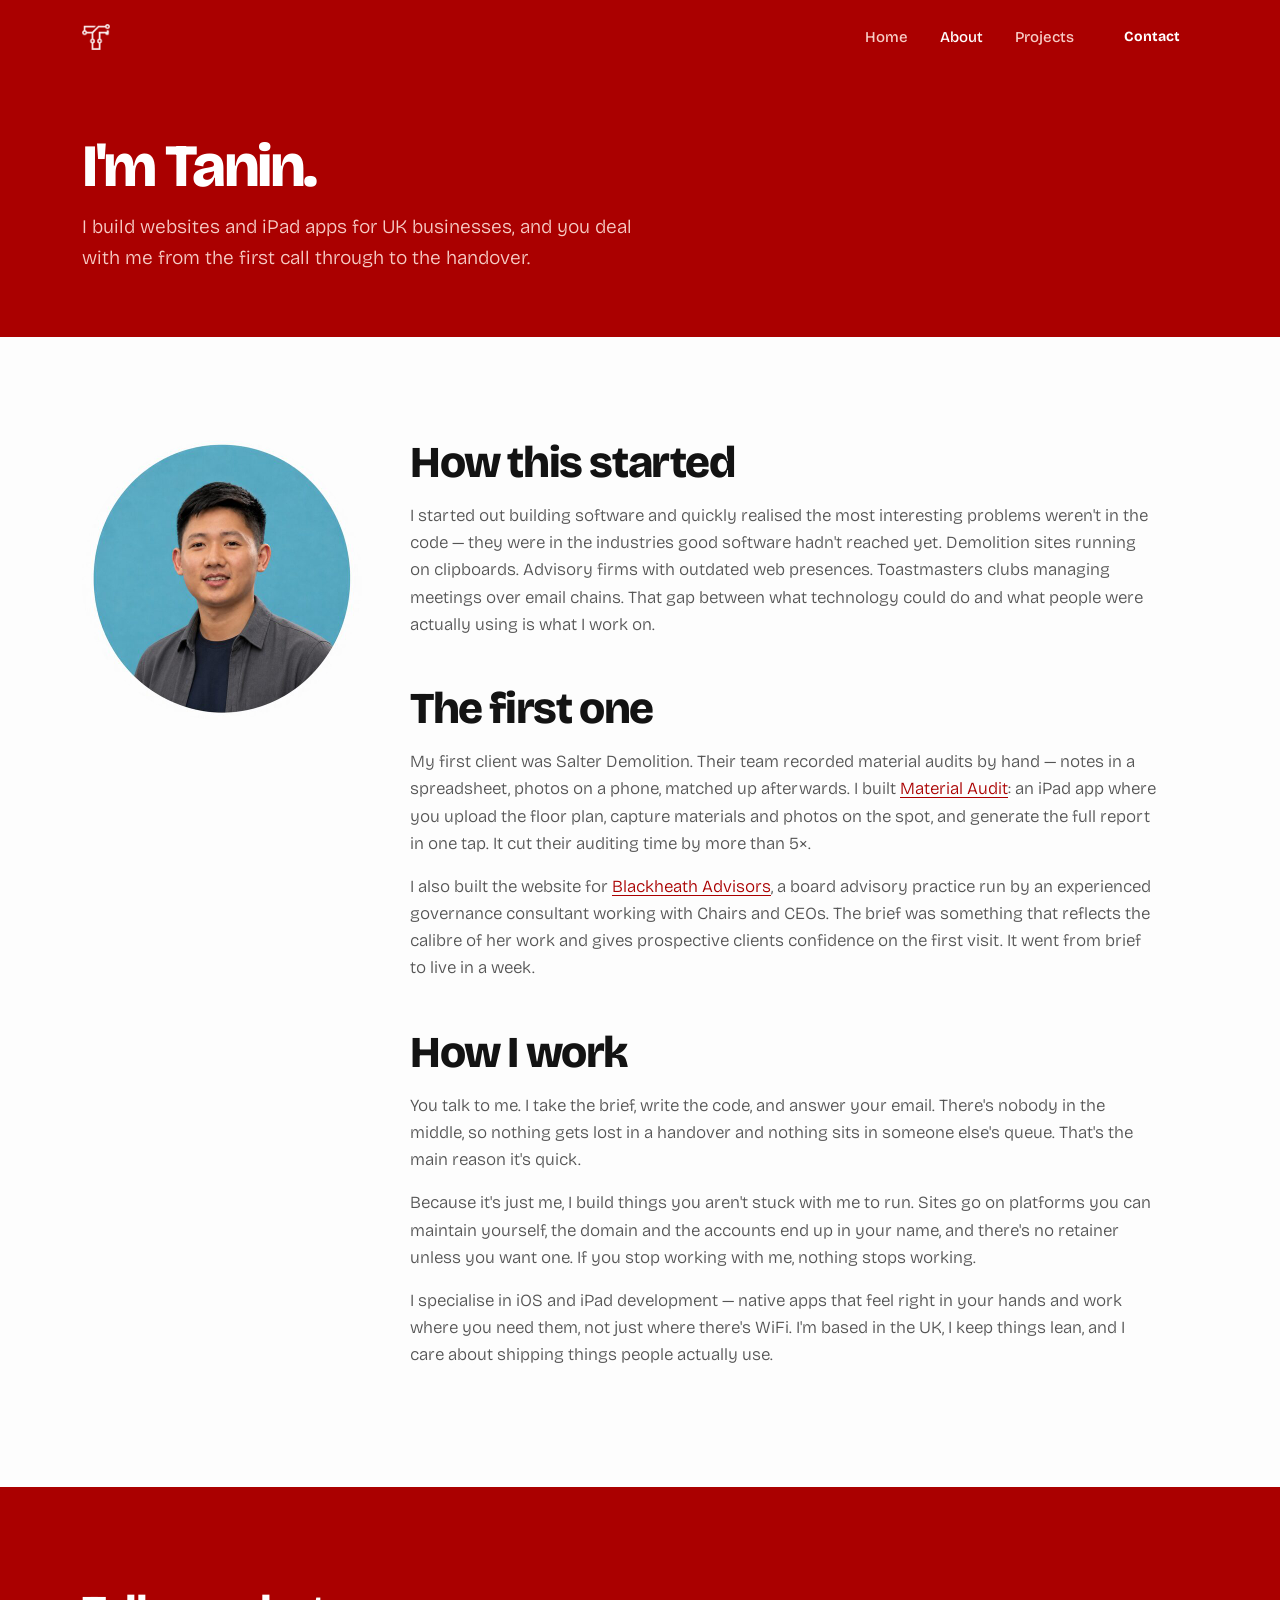
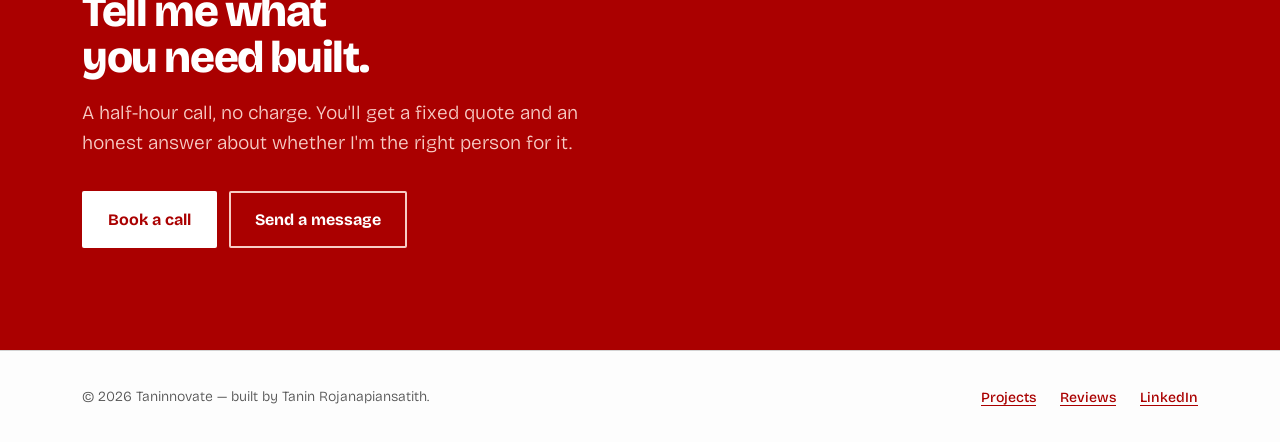
==== commit 5da47143: "Redesign the site around one person and the actual work The site sold bespoke websites while showing" ====
--- a/about.html
+++ b/about.html
@@ -1,16 +1,25 @@
 <!DOCTYPE html>
-<html lang="en">
+<html lang="en" class="no-js">
 <head>
   <meta charset="UTF-8">
+  <script>document.documentElement.className="js"</script>
   <meta name="viewport" content="width=device-width, initial-scale=1.0">
   <title>About &mdash; Taninnovate</title>
-  <meta name="description" content="Taninnovate is a product studio building inspection tools and community platforms from the UK.">
+  <meta name="description" content="I'm Tanin Rojanapiansatith. I build websites and iPad apps for UK businesses, and you deal with me directly from the first call to the handover.">
+  <link rel="canonical" href="https://taninnovate.com/about.html">
   <meta property="og:title" content="About &mdash; Taninnovate">
-  <meta property="og:description" content="Product studio building real-world software, based in the UK.">
-  <meta property="og:type" content="website">
+  <meta property="og:description" content="I'm Tanin. I build websites and iPad apps for UK businesses, and you deal with me directly.">
+  <meta property="og:type" content="profile">
+  <meta property="og:url" content="https://taninnovate.com/about.html">
+  <meta property="og:image" content="https://taninnovate.com/images/og-taninnovate.png">
+  <meta property="og:image:width" content="1200">
+  <meta property="og:image:height" content="630">
+  <meta name="twitter:card" content="summary_large_image">
   <link rel="icon" type="image/png" sizes="32x32" href="images/favicon.png">
   <link rel="apple-touch-icon" href="images/apple-touch-icon.png">
-  <link href="https://fonts.googleapis.com/css?family=Ubuntu:300,400,300italic,400italic|Raleway:200,300" rel="stylesheet">
+  <link rel="preconnect" href="https://fonts.googleapis.com">
+  <link rel="preconnect" href="https://fonts.gstatic.com" crossorigin>
+  <link href="https://fonts.googleapis.com/css2?family=Bricolage+Grotesque:opsz,wght@12..96,300;12..96,500;12..96,700;12..96,800&family=Chivo+Mono:wght@500&display=swap" rel="stylesheet">
   <link rel="stylesheet" href="css/reset.css">
   <link rel="stylesheet" href="css/style.css">
 </head>
@@ -19,7 +28,7 @@
     <header class="site-header">
       <nav class="container nav">
         <a href="index.html" class="nav-logo">
-          <img src="images/taninnovate-logo-300.png" alt="Taninnovate" class="nav-logo-img">
+          <img src="images/logo-white.png" alt="Taninnovate" class="nav-logo-img" width="130" height="120">
         </a>
         <button class="nav-toggle" aria-label="Toggle menu" aria-expanded="false">
           <span class="nav-toggle-bar"></span>
@@ -38,24 +47,39 @@
     <main>
       <section class="page-header">
         <div class="container">
-          <h1>About</h1>
+          <h1>I'm Tanin.</h1>
+          <p class="lede">I build websites and iPad apps for UK businesses, and you deal with me from the first call through to the handover.</p>
         </div>
       </section>
 
       <section class="section">
-        <div class="container about-intro">
+        <div class="container split split--photo">
           <div class="about-photo">
-            <img src="images/tanin-profile.jpg" alt="Tanin" loading="lazy">
+            <img src="images/tanin-profile.jpg" width="560" height="560" alt="Tanin" loading="lazy">
           </div>
-          <div class="about-content">
-            <h2>Our story</h2>
-          <p>We started as a software studio, but quickly realised the most interesting problems weren't in code &mdash; they were in the industries that hadn't been touched by good software yet. Demolition sites running on clipboards. Advisory firms with outdated web presences. Toastmasters clubs managing meetings over email chains. That gap between what technology could do and what people were actually using became our focus.</p>
+          <div class="prose">
+            <h2>How this started</h2>
+            <p>I started out building software and quickly realised the most interesting problems weren't in the code &mdash; they were in the industries good software hadn't reached yet. Demolition sites running on clipboards. Advisory firms with outdated web presences. Toastmasters clubs managing meetings over email chains. That gap between what technology could do and what people were actually using is what I work on.</p>
 
-          <h2>Where it started</h2>
-          <p>Our first client was Salter Demolition. Their team recorded material audits by hand &mdash; notes in a spreadsheet, photos on a phone, matched up later. We built <a href="work.html#material-audit">Material Audit</a>: an iPad app where you upload your floor plan, capture materials and photos on the spot, and generate the full report in one tap. It cut their auditing time by more than 5x.</p>
-          <p>We also built the website for Blackheath Advisors &mdash; a board advisory practice run by an experienced governance consultant working with Chairs and CEOs. The brief was to create something that reflects the calibre of her work and gives prospective clients confidence from the first visit.</p>
-          <p>We specialise in iOS and iPad development &mdash; building native apps that feel right in your hands and work where you need them, not just where you have WiFi.</p>
-          <p>We're based in the UK, working under Taninnovate. We keep things lean, move quickly, and care deeply about shipping products that real people actually use.</p>
+            <h2>The first one</h2>
+            <p>My first client was Salter Demolition. Their team recorded material audits by hand &mdash; notes in a spreadsheet, photos on a phone, matched up afterwards. I built <a href="work.html#material-audit">Material Audit</a>: an iPad app where you upload the floor plan, capture materials and photos on the spot, and generate the full report in one tap. It cut their auditing time by more than 5&times;.</p>
+            <p>I also built the website for <a href="work.html#blackheath-advisors">Blackheath Advisors</a>, a board advisory practice run by an experienced governance consultant working with Chairs and CEOs. The brief was something that reflects the calibre of her work and gives prospective clients confidence on the first visit. It went from brief to live in a week.</p>
+
+            <h2>How I work</h2>
+            <p>You talk to me. I take the brief, write the code, and answer your email. There's nobody in the middle, so nothing gets lost in a handover and nothing sits in someone else's queue. That's the main reason it's quick.</p>
+            <p>Because it's just me, I build things you aren't stuck with me to run. Sites go on platforms you can maintain yourself, the domain and the accounts end up in your name, and there's no retainer unless you want one. If you stop working with me, nothing stops working.</p>
+            <p>I specialise in iOS and iPad development &mdash; native apps that feel right in your hands and work where you need them, not just where there's WiFi. I'm based in the UK, I keep things lean, and I care about shipping things people actually use.</p>
+          </div>
+        </div>
+      </section>
+
+      <section class="closing">
+        <div class="container">
+          <h2>Tell me what you need built.</h2>
+          <p class="lede">A half-hour call, no charge. You'll get a fixed quote and an honest answer about whether I'm the right person for it.</p>
+          <div class="closing-actions">
+            <a href="https://calendly.com/tanin/new-meeting" target="_blank" rel="noopener" class="btn btn-primary">Book a call</a>
+            <a href="contact.html" class="btn btn-outline">Send a message</a>
           </div>
         </div>
       </section>
@@ -63,8 +87,10 @@
 
     <footer class="site-footer">
       <div class="container footer-inner">
-        <p>&copy; 2026 Taninnovate.</p>
+        <p>&copy; 2026 Taninnovate &mdash; built by Tanin Rojanapiansatith.</p>
         <ul class="footer-links">
+          <li><a href="work.html">Projects</a></li>
+          <li><a href="https://maps.google.com/?cid=9936926971516108110" target="_blank" rel="noopener">Reviews</a></li>
           <li><a href="https://www.linkedin.com/in/tanin-rojanapiansatith/" target="_blank" rel="noopener">LinkedIn</a></li>
         </ul>
       </div>
--- a/css/style.css
+++ b/css/style.css
@@ -3,79 +3,142 @@
    ================================ */
 
 :root {
-  --color-bg: #FFFFFF;
-  --color-surface: #FAF7F2;
-  --color-text: #333333;
-  --color-text-mid: #555555;
-  --color-text-light: #999999;
-  --color-border: #e0e0e0;
-  --color-accent: #aa0000;
-  --color-accent-hover: #880000;
-  --color-accent-light: #fff5f5;
-
-  --font-body: 'Ubuntu', sans-serif;
-  --font-heading: 'Raleway', sans-serif;
-
-  --space-xs: 0.25rem;
-  --space-sm: 0.5rem;
-  --space-md: 1rem;
-  --space-lg: 2rem;
-  --space-xl: 4rem;
-  --space-2xl: 6rem;
-
-  --container-max: 1120px;
+  /* Colour — Committed oxblood on chroma-0 neutrals.
+     Neutrals are deliberately chroma 0: for a red brand, tinting the
+     neutrals "toward the brand hue" produces cream, which is the exact
+     look this redesign exists to avoid. Every pair below is measured
+     against WCAG 2.2 AA. */
+  --paper:       oklch(0.993 0 0);          /* #fdfdfd */
+  --paper-2:     oklch(0.968 0 0);          /* #f4f4f4 */
+  --ink:         oklch(0.185 0 0);          /* #131313  18.3:1 on paper */
+  --ink-2:       oklch(0.445 0 0);          /* #545454   7.4:1 on paper */
+  --rule:        oklch(0.870 0 0);          /* #d4d4d4  decorative */
+  --rule-strong: oklch(0.720 0 0);
+
+  --brand:       oklch(0.463 0.190 29.2);   /* #aa0000   7.6:1 on paper, 7.8:1 vs white */
+  --brand-deep:  oklch(0.335 0.140 29.2);   /* #6d0000  12.5:1 on paper */
+  --brand-lift:  oklch(0.545 0.205 29.5);   /* #cc2217  hover */
+
+  --on-brand:    #ffffff;                   /* 7.8:1 on brand */
+  --on-brand-2:  oklch(0.880 0.050 29.2);   /* #f7ccc5   5.3:1 on brand */
+  --on-brand-rule: oklch(0.600 0.130 29.2);
+
+  --font-display: 'Bricolage Grotesque', system-ui, sans-serif;
+  --font-mono: 'Chivo Mono', ui-monospace, SFMono-Regular, Menlo, monospace;
+
+  --space-2xs: 0.25rem;
+  --space-xs:  0.5rem;
+  --space-sm:  0.75rem;
+  --space-md:  1rem;
+  --space-lg:  1.5rem;
+  --space-xl:  2rem;
+  --space-2xl: 3rem;
+  --section-y: clamp(3.5rem, 8vw, 6.5rem);
+
+  --container-max: 1180px;
   --container-pad: 1.5rem;
 
-  --transition: 200ms ease;
-}
-
-/* ================================
-   2. Typography
+  /* Semantic z-index scale. Never arbitrary values. */
+  --z-base: 1;
+  --z-sticky: 100;
+  --z-overlay: 200;
+
+  --ease-out: cubic-bezier(0.22, 1, 0.36, 1);
+  --dur: 220ms;
+  --transition: var(--dur) var(--ease-out);
+}
+
+/* ================================
+   2. Base
    ================================ */
 
 body {
-  font-family: var(--font-body);
-  font-size: 1rem;
+  font-family: var(--font-display);
   font-weight: 300;
+  font-size: 1.0625rem;
   line-height: 1.6;
-  color: var(--color-text);
-  background-color: var(--color-bg);
-}
+  color: var(--ink);
+  background-color: var(--paper);
+  -webkit-font-smoothing: antialiased;
+}
+
+::selection {
+  background: var(--brand);
+  color: var(--on-brand);
+}
+
+/* One focus style for the whole site. The previous stylesheet had none. */
+:focus-visible {
+  outline: 3px solid var(--brand);
+  outline-offset: 3px;
+  border-radius: 1px;
+}
+
+.on-brand :focus-visible,
+.hero :focus-visible,
+.site-header :focus-visible,
+.closing :focus-visible {
+  outline-color: var(--on-brand);
+}
+
+/* ================================
+   3. Typography
+   ================================ */
 
 h1, h2, h3 {
-  font-family: var(--font-heading);
-  font-weight: 200;
-  line-height: 1.2;
-}
-
+  font-weight: 800;
+  line-height: 1.05;
+  text-wrap: balance;
+}
+
+/* -0.04em is the floor. Tighter and the letterforms touch. */
 h1 {
-  font-size: 1.75rem;
+  font-size: clamp(2.5rem, 7.5vw, 5.25rem);
+  letter-spacing: -0.04em;
+  line-height: 0.96;
 }
 
 h2 {
-  font-size: 1.5rem;
+  font-size: clamp(1.75rem, 3.8vw, 2.75rem);
+  letter-spacing: -0.032em;
 }
 
 h3 {
-  font-size: 1.25rem;
-}
-
-p {
-  color: var(--color-text-mid);
-}
+  font-size: clamp(1.2rem, 2vw, 1.5rem);
+  letter-spacing: -0.022em;
+  font-weight: 700;
+}
+
+p { text-wrap: pretty; }
 
 a {
-  color: var(--color-accent);
-  text-decoration: none;
+  color: var(--brand);
+  text-decoration-thickness: 1px;
+  text-underline-offset: 3px;
   transition: color var(--transition);
 }
 
-a:hover {
-  color: var(--color-accent-hover);
-}
-
-/* ================================
-   3. Layout
+a:hover { color: var(--brand-lift); }
+
+.lede {
+  font-size: clamp(1.0625rem, 1.5vw, 1.25rem);
+  max-width: 46ch;
+}
+
+/* Keyed labels, drafting-sheet style. Mono is used here because the
+   reference is a drawing title block, not as generic "technical" dressing. */
+.label {
+  font-family: var(--font-mono);
+  font-weight: 500;
+  font-size: 0.6875rem;
+  letter-spacing: 0.1em;
+  text-transform: uppercase;
+}
+
+.measure { max-width: 68ch; }
+
+/* ================================
+   4. Layout
    ================================ */
 
 .container {
@@ -91,12 +154,23 @@
   min-height: 100vh;
 }
 
-.page-wrapper > main {
-  flex: 1;
-}
-
-/* Content for screen readers only. Stays in the accessibility tree,
-   removed from the visual layout. */
+.page-wrapper > main { flex: 1; }
+
+.section { padding-block: var(--section-y); }
+
+.section-head {
+  display: flex;
+  align-items: baseline;
+  justify-content: space-between;
+  gap: var(--space-lg);
+  flex-wrap: wrap;
+  border-bottom: 2px solid var(--ink);
+  padding-bottom: var(--space-sm);
+  margin-bottom: var(--space-xl);
+}
+
+.section-head .label { color: var(--ink-2); }
+
 .visually-hidden {
   position: absolute;
   width: 1px;
@@ -110,15 +184,15 @@
 }
 
 /* ================================
-   4. Header & Navigation
+   5. Header & Navigation
    ================================ */
 
 .site-header {
-  background: var(--color-surface);
-  border-bottom: 1px solid var(--color-border);
+  background: var(--brand);
+  color: var(--on-brand);
   position: sticky;
   top: 0;
-  z-index: 100;
+  z-index: var(--z-sticky);
 }
 
 .nav {
@@ -129,16 +203,8 @@
   padding-block: var(--space-md);
 }
 
-.nav-logo {
-  display: flex;
-  align-items: center;
-  text-decoration: none;
-}
-
-.nav-logo-img {
-  height: 28px;
-  width: auto;
-}
+.nav-logo { display: flex; align-items: center; }
+.nav-logo-img { height: 26px; width: auto; }
 
 .nav-toggle {
   background: none;
@@ -154,8 +220,7 @@
   display: block;
   width: 24px;
   height: 2px;
-  background-color: var(--color-text);
-  border-radius: 2px;
+  background-color: var(--on-brand);
   transition: var(--transition);
 }
 
@@ -164,18 +229,21 @@
   flex-direction: column;
   width: 100%;
   list-style: none;
-  gap: var(--space-xs);
+  gap: var(--space-2xs);
   padding-top: var(--space-md);
 }
 
-.nav-links--open {
-  display: flex;
-}
+.nav-links--open { display: flex; }
+
+/* Without JS the toggle can never fire, so the links would be unreachable
+   on mobile. Show them stacked instead and hide the dead button. */
+.no-js .nav-links { display: flex; }
+.no-js .nav-toggle { display: none; }
 
 .nav-links a:not(.btn) {
   display: block;
-  padding: var(--space-sm) 0;
-  color: var(--color-text-mid);
+  padding: var(--space-xs) 0;
+  color: var(--on-brand-2);
   font-weight: 500;
   font-size: 0.9375rem;
   text-decoration: none;
@@ -184,326 +252,368 @@
 
 .nav-links a:not(.btn):hover,
 .nav-links a:not(.btn)[aria-current="page"] {
-  color: var(--color-accent);
-}
-
-/* ================================
-   5. Hero
+  color: var(--on-brand);
+}
+
+/* ================================
+   6. Hero & title block
    ================================ */
 
 .hero {
-  padding: var(--space-2xl) 0;
-}
-
-.hero h1 {
-  max-width: 600px;
+  background: var(--brand);
+  color: var(--on-brand);
+}
+
+.hero-inner { padding-block: clamp(3rem, 7vw, 5.5rem) clamp(2.5rem, 6vw, 4.5rem); }
+
+.hero h1 { max-width: 16ch; }
+.hero h1 .quiet { color: var(--on-brand-2); }
+
+.hero .lede {
+  margin-top: var(--space-lg);
+  color: var(--on-brand-2);
+  font-weight: 300;
+}
+
+.hero-actions {
+  display: flex;
+  gap: var(--space-sm);
+  flex-wrap: wrap;
+  margin-top: var(--space-xl);
+}
+
+/* The title block: what a drawing sheet puts in the corner.
+   minmax(0, 1fr) not 1fr — an `fr` track has an auto minimum, so a long
+   unbroken value ("Rojanapiansatith") would force the track wider than the
+   container and push the page into horizontal scroll. Single column on the
+   narrowest screens so the name never has to break mid-word. */
+.title-block {
+  border-top: 1px solid var(--on-brand-rule);
+  display: grid;
+  grid-template-columns: minmax(0, 1fr);
+}
+
+.title-block > div {
+  padding: var(--space-sm) var(--space-md) var(--space-md);
+  border-bottom: 1px solid var(--on-brand-rule);
+}
+
+.title-block dt {
+  color: var(--on-brand-2);
+  margin-bottom: var(--space-2xs);
+}
+
+.title-block dd {
+  font-size: 0.9375rem;
+  font-weight: 700;
+  color: var(--on-brand);
+}
+
+/* ================================
+   7. Work entries
+   ================================ */
+
+.entry {
+  display: grid;
+  gap: var(--space-lg);
+  padding-block: var(--space-2xl);
+  border-bottom: 1px solid var(--rule);
+  align-items: center;
+}
+
+.entry:last-of-type { border-bottom: 0; }
+
+.entry-body > p {
+  color: var(--ink-2);
+  max-width: 48ch;
+  margin-block: var(--space-sm) var(--space-lg);
+}
+
+.entry h3 a {
+  color: inherit;
+  text-decoration: none;
+}
+
+.entry h3 a:hover { color: var(--brand); }
+
+.entry-shot {
+  border: 1px solid var(--rule);
+  width: 100%;
+  height: auto;
+  transition: box-shadow var(--transition);
+}
+
+.entry:hover .entry-shot { box-shadow: 0 6px 22px rgb(0 0 0 / 0.10); }
+
+/* Spec list: the drawing's schedule of parts. */
+.spec {
+  display: grid;
+  grid-template-columns: auto 1fr;
+  gap: var(--space-2xs) var(--space-lg);
+  border-top: 1px solid var(--rule);
+  padding-top: var(--space-sm);
+  font-size: 0.9375rem;
+}
+
+.spec dt {
+  color: var(--ink-2);
+  font-family: var(--font-mono);
+  font-weight: 500;
+  font-size: 0.6875rem;
+  letter-spacing: 0.1em;
+  text-transform: uppercase;
+  padding-top: 0.35em;
+}
+
+.spec dd { font-weight: 500; }
+.spec .out { color: var(--brand-deep); font-weight: 700; }
+
+.entry-link {
+  display: inline-block;
+  margin-top: var(--space-lg);
+  font-weight: 700;
+  font-size: 0.9375rem;
+}
+
+.section-note {
+  margin-top: var(--space-xl);
+  color: var(--ink-2);
+  max-width: 68ch;
+}
+
+/* No public artefact: say so, don't ship a grey box. */
+.no-shot {
+  border: 1px dashed var(--rule-strong);
+  background: var(--paper-2);
+  padding: var(--space-xl);
+  display: flex;
+  flex-direction: column;
+  justify-content: center;
+  gap: var(--space-xs);
+  min-height: 220px;
+}
+
+.no-shot .label { color: var(--ink-2); }
+.no-shot p { color: var(--ink-2); font-size: 0.9375rem; margin: 0; max-width: 34ch; }
+
+/* ================================
+   8. Testimonial
+   ================================ */
+
+.testimonial {
+  max-width: 46rem;
+  margin-inline: auto;
+  text-align: center;
+}
+
+.stars {
+  display: inline-flex;
+  gap: 0.1875rem;
+  color: var(--brand);
+  justify-content: center;
   margin-bottom: var(--space-md);
 }
 
-.hero p {
-  max-width: 520px;
-  font-size: 1.125rem;
+.star { width: 1.125rem; height: 1.125rem; fill: currentColor; }
+
+.svg-sprite { position: absolute; width: 0; height: 0; overflow: hidden; }
+
+.testimonial blockquote p {
+  font-size: clamp(1.25rem, 2.6vw, 1.75rem);
+  font-weight: 300;
+  line-height: 1.35;
+  letter-spacing: -0.02em;
+  color: var(--ink);
   margin-bottom: var(--space-lg);
-}
-
-.hero-actions {
-  display: flex;
+  overflow-wrap: anywhere;
+}
+
+.testimonial figcaption { font-size: 0.9375rem; color: var(--ink-2); }
+.testimonial .who { display: block; font-weight: 700; color: var(--ink); }
+.testimonial cite { font-style: normal; }
+
+/* ================================
+   9. Closing block
+   ================================ */
+
+.closing {
+  background: var(--brand);
+  color: var(--on-brand);
+  padding-block: var(--section-y);
+}
+
+.closing h2 { max-width: 18ch; }
+.closing .lede { color: var(--on-brand-2); margin-top: var(--space-md); }
+
+.signature {
+  display: flex;
+  align-items: center;
+  gap: var(--space-md);
+  margin-top: var(--space-xl);
+  padding-top: var(--space-lg);
+  border-top: 1px solid var(--on-brand-rule);
+}
+
+.signature img {
+  width: 64px;
+  height: 64px;
+  border-radius: 50%;
+  object-fit: cover;
+  flex-shrink: 0;
+}
+
+.signature .who { font-weight: 700; line-height: 1.35; }
+.signature .who span {
+  display: block;
+  font-weight: 300;
+  font-size: 0.9375rem;
+  color: var(--on-brand-2);
+}
+
+.closing-actions {
+  display: flex;
+  gap: var(--space-sm);
   flex-wrap: wrap;
-  gap: var(--space-md);
-}
-
-/* ================================
-   6. Sections
-   ================================ */
-
-.section {
-  padding: var(--space-xl) 0;
-}
-
-.section-header {
-  margin-bottom: var(--space-lg);
-}
+  margin-top: var(--space-xl);
+}
+
+/* ================================
+   10. Buttons
+   ================================ */
+
+.btn {
+  display: inline-block;
+  padding: 0.85rem 1.5rem;
+  font-family: inherit;
+  font-weight: 700;
+  font-size: 1rem;
+  text-decoration: none;
+  border: 2px solid transparent;
+  border-radius: 2px;
+  cursor: pointer;
+  transition: background-color var(--transition), color var(--transition), border-color var(--transition);
+}
+
+.btn-primary { background-color: var(--brand); color: var(--on-brand); }
+.btn-primary:hover { background-color: var(--brand-deep); color: var(--on-brand); }
+
+.btn-outline { background: transparent; color: var(--brand); border-color: var(--brand); }
+.btn-outline:hover { background: var(--brand); color: var(--on-brand); }
+
+/* On oxblood surfaces the polarity inverts. */
+.on-brand .btn-primary,
+.hero .btn-primary,
+.closing .btn-primary { background: var(--on-brand); color: var(--brand); }
+.on-brand .btn-primary:hover,
+.hero .btn-primary:hover,
+.closing .btn-primary:hover { background: var(--on-brand-2); color: var(--brand-deep); }
+
+/* Border must read as a control boundary against oxblood, so it uses
+   on-brand-2 (5.3:1) rather than the hairline rule colour. */
+.on-brand .btn-outline,
+.hero .btn-outline,
+.closing .btn-outline { color: var(--on-brand); border-color: var(--on-brand-2); }
+.on-brand .btn-outline:hover,
+.hero .btn-outline:hover,
+.closing .btn-outline:hover { background: var(--brand-deep); border-color: var(--brand-deep); color: var(--on-brand); }
+
+.btn-sm { padding: 0.5rem 1rem; font-size: 0.875rem; }
+
+/* ================================
+   11. Page header (interior pages)
+   ================================ */
 
 .page-header {
-  padding: var(--space-xl) 0 var(--space-lg);
-  border-bottom: 1px solid var(--color-border);
-  margin-bottom: var(--space-xl);
-}
-
-.page-header p {
-  margin-top: var(--space-sm);
-  font-size: 1.125rem;
-}
-
-/* About page */
-.about-intro {
-  display: flex;
-  flex-direction: column;
-  gap: var(--space-xl);
-}
-
-/* Circular clip: the source is a circular portrait on an off-white
-   square, so a radius short of 50% would leave a faint grey corner
-   showing against the white page. */
+  background: var(--brand);
+  color: var(--on-brand);
+  padding-block: clamp(2.5rem, 6vw, 4rem);
+}
+
+.page-header h1 { font-size: clamp(2.25rem, 5.5vw, 3.75rem); }
+.page-header .lede { color: var(--on-brand-2); margin-top: var(--space-md); }
+
+/* ================================
+   12. Prose & forms
+   ================================ */
+
+.prose { max-width: 68ch; }
+.prose h2 { margin-top: var(--space-2xl); margin-bottom: var(--space-md); }
+.prose h2:first-child { margin-top: 0; }
+.prose p { margin-bottom: var(--space-md); color: var(--ink-2); }
+
+.split { display: grid; gap: var(--space-2xl); }
+
+/* height:auto is load-bearing. The <img> carries width/height attributes to
+   reserve space and avoid layout shift, and that height acts as a
+   presentational hint — aspect-ratio is ignored unless one axis is auto,
+   which rendered this 280x560. */
 .about-photo img {
   width: 200px;
+  height: auto;
+  aspect-ratio: 1 / 1;
+  object-fit: cover;
   border-radius: 50%;
-  object-fit: cover;
-  aspect-ratio: 1 / 1;
-}
-
-.about-content {
-  max-width: 720px;
-}
-
-.about-content h2 {
-  margin-top: var(--space-xl);
-  margin-bottom: var(--space-md);
-}
-
-.about-content h2:first-child {
-  margin-top: 0;
-}
-
-.about-content p {
-  margin-bottom: var(--space-md);
-}
-
-/* Product feature sections */
-.product-feature {
-  padding: var(--space-xl) 0;
-  border-bottom: 1px solid var(--color-border);
-}
-
-.product-feature:last-of-type {
-  border-bottom: none;
-}
-
-.product-feature h2 {
-  font-size: 1.75rem;
-  margin-bottom: var(--space-sm);
-}
-
-.product-lead {
-  max-width: 640px;
-  font-size: 1.0625rem;
-  margin-bottom: var(--space-md);
-}
-
-.product-note {
+}
+
+.contact-form {
+  display: flex;
+  flex-direction: column;
+  gap: var(--space-xs);
+  max-width: 30rem;
+}
+
+.contact-form label {
+  font-weight: 700;
   font-size: 0.875rem;
-  color: var(--color-text-light);
-  font-style: italic;
-  margin-bottom: var(--space-lg);
-}
-
-.tags {
-  display: flex;
-  flex-wrap: wrap;
-  gap: var(--space-sm);
-  margin-bottom: var(--space-md);
-}
-
-.tag {
-  display: inline-block;
-  padding: 0.25rem 0.75rem;
-  background: var(--color-accent-light);
-  color: var(--color-accent);
-  border-radius: 100px;
-  font-size: 0.8125rem;
-  font-weight: 600;
-}
-
-.feature-list {
-  list-style: none;
-  max-width: 480px;
-}
-
-.feature-list li {
-  padding: var(--space-sm) 0;
-  color: var(--color-text-mid);
-  border-bottom: 1px solid var(--color-border);
-}
-
-.feature-list li:last-child {
-  border-bottom: none;
-}
-
-.feature-list li::before {
-  content: "\2713";
-  color: var(--color-accent);
-  font-weight: 600;
-  margin-right: var(--space-sm);
-}
-
-/* Client work section */
-.client-work {
-  padding: var(--space-xl) 0;
-}
-
-.client-work h2 {
-  margin-bottom: var(--space-lg);
-}
-
-/* Contact */
-.contact-layout {
-  display: grid;
-  gap: var(--space-xl);
-}
-
-.contact-info h2 {
-  font-size: 1.125rem;
-  margin-bottom: var(--space-sm);
-}
-
-.contact-info p {
-  margin-bottom: var(--space-lg);
-}
-
-.contact-info a {
-  font-size: 1.125rem;
-}
-
-.social-links {
-  list-style: none;
-  display: flex;
-  gap: var(--space-md);
-}
-
-/* ================================
-   7. Cards
-   ================================ */
-
-.card-grid {
-  display: grid;
-  grid-template-columns: 1fr;
-  gap: var(--space-lg);
-}
-
-.card {
-  background: var(--color-surface);
-  border: 1px solid var(--color-border);
-  border-radius: 8px;
-  padding: var(--space-lg);
-  transition: box-shadow var(--transition);
-}
-
-.card:hover {
-  box-shadow: 0 4px 12px rgba(0, 0, 0, 0.08);
-}
-
-.card-icon {
-  width: 48px;
-  height: 48px;
-  color: var(--color-accent);
-  margin-bottom: var(--space-md);
-}
-
-.card h3 {
-  margin-bottom: var(--space-sm);
-}
-
-.card p {
-  margin-bottom: var(--space-md);
-  font-size: 0.9375rem;
-}
-
-.card a {
-  font-weight: 500;
-  font-size: 0.9375rem;
-}
-
-/* ================================
-   8. Buttons
-   ================================ */
-
-.btn {
-  display: inline-block;
-  padding: 0.75rem 1.5rem;
-  border-radius: 6px;
-  font-weight: 600;
-  font-size: 1rem;
-  text-decoration: none;
-  transition: background-color var(--transition), color var(--transition), border-color var(--transition);
-  cursor: pointer;
-  border: 2px solid transparent;
-}
-
-.btn-primary {
-  background-color: var(--color-accent);
-  color: #FFFFFF;
-}
-
-.btn-primary:hover {
-  background-color: var(--color-accent-hover);
-  color: #FFFFFF;
-}
-
-.btn-outline {
-  background-color: transparent;
-  color: var(--color-accent);
-  border-color: var(--color-accent);
-}
-
-.btn-outline:hover {
-  background-color: var(--color-accent);
-  color: #FFFFFF;
-}
-
-.btn-sm {
-  padding: 0.5rem 1rem;
-  font-size: 0.875rem;
-}
-
-/* ================================
-   9. Forms
-   ================================ */
-
-.contact-form {
-  display: flex;
-  flex-direction: column;
-  gap: var(--space-sm);
-  max-width: 480px;
-}
-
-.contact-form label {
-  font-weight: 600;
-  font-size: 0.875rem;
-  color: var(--color-text);
-  margin-top: var(--space-sm);
+  margin-top: var(--space-xs);
 }
 
 .contact-form input,
 .contact-form textarea {
   width: 100%;
   padding: 0.75rem;
-  border: 1px solid var(--color-border);
-  border-radius: 6px;
-  background: var(--color-surface);
-  color: var(--color-text);
+  border: 1px solid var(--rule-strong);
+  border-radius: 2px;
+  background: var(--paper);
+  color: var(--ink);
   font-size: 1rem;
   transition: border-color var(--transition);
 }
 
 .contact-form input:focus,
-.contact-form textarea:focus {
-  outline: none;
-  border-color: var(--color-accent);
-}
-
-.contact-form button {
-  margin-top: var(--space-md);
-  align-self: flex-start;
-}
-
-/* ================================
-   10. Footer
+.contact-form textarea:focus { border-color: var(--brand); }
+
+.contact-form button { margin-top: var(--space-md); align-self: flex-start; }
+
+.contact-col > h2 + p {
+  margin-top: var(--space-sm);
+  color: var(--ink-2);
+  max-width: 46ch;
+}
+
+.contact-cta { margin-top: var(--space-lg); }
+.contact-col .contact-form { margin-top: var(--space-md); }
+
+.direct {
+  list-style: none;
+  display: flex;
+  flex-direction: column;
+  gap: var(--space-md);
+  margin-top: var(--space-2xl);
+  border-top: 1px solid var(--rule);
+  padding-top: var(--space-lg);
+}
+
+.direct .label { color: var(--ink-2); display: block; margin-bottom: 2px; }
+.direct a { font-weight: 700; font-size: 1.0625rem; }
+
+/* ================================
+   13. Footer
    ================================ */
 
 .site-footer {
-  border-top: 1px solid var(--color-border);
-  padding: var(--space-lg) 0;
-  margin-top: var(--space-2xl);
+  border-top: 1px solid var(--rule);
+  padding-block: var(--space-xl);
 }
 
 .footer-inner {
@@ -514,161 +624,80 @@
   text-align: center;
 }
 
-.footer-inner p {
-  font-size: 0.875rem;
-  color: var(--color-text-light);
-}
-
-.footer-links {
-  list-style: none;
-  display: flex;
-  gap: var(--space-md);
-}
-
-.footer-links a {
-  color: var(--color-text-light);
-  font-size: 0.875rem;
-  text-decoration: none;
-}
-
-.footer-links a:hover {
-  color: var(--color-accent);
-}
-
-/* ================================
-   11. Testimonials
-   ================================ */
-
-/* Holds the <symbol> the star <use> elements reference. Not rendered. */
-.svg-sprite {
-  position: absolute;
-  width: 0;
-  height: 0;
-  overflow: hidden;
-}
-
-.stars {
-  display: inline-flex;
-  gap: 0.1875rem;
-  color: var(--color-accent);
-}
-
-.star {
-  width: 1.125rem;
-  height: 1.125rem;
-  fill: currentColor;
-}
-
-.testimonial-solo {
-  max-width: 46rem;
-  margin-inline: auto;
-  text-align: center;
-}
-
-.testimonial-solo .stars {
-  justify-content: center;
-  margin-bottom: var(--space-md);
-}
-
-.testimonial-solo blockquote p {
-  font-family: var(--font-heading);
-  font-weight: 200;
-  font-size: 1.375rem;
-  line-height: 1.45;
-  color: var(--color-text);
-  margin-bottom: var(--space-lg);
-  overflow-wrap: anywhere;
-}
-
-.testimonial-source {
-  font-size: 0.9375rem;
-  color: var(--color-text-mid);
-}
-
-.testimonial-author {
-  display: block;
-  font-weight: 500;
-  color: var(--color-text);
-}
-
-.testimonial-source cite {
-  font-style: normal;
-}
-
-.testimonial-actions {
-  margin-top: var(--space-xl);
-  display: flex;
-  gap: var(--space-md);
-  justify-content: center;
-  flex-wrap: wrap;
-}
-
-/* ================================
-   12. Media Queries
-   ================================ */
+.footer-inner p { font-size: 0.875rem; color: var(--ink-2); }
+
+.footer-links { list-style: none; display: flex; gap: var(--space-lg); }
+.footer-links a { font-size: 0.875rem; font-weight: 500; }
+
+/* ================================
+   14. Motion
+   ================================ */
+
+/* The hero is visible by default; this animation enhances an already-
+   rendered state rather than gating it. No fill-mode, so if the animation
+   never runs the content is still there. */
+@keyframes rise {
+  from { opacity: 0; transform: translateY(12px); }
+  to   { opacity: 1; transform: none; }
+}
+
+.hero h1,
+.hero .lede,
+.hero-actions { animation: rise 620ms var(--ease-out); }
+.hero .lede { animation-delay: 70ms; }
+.hero-actions { animation-delay: 140ms; }
+
+@media (prefers-reduced-motion: reduce) {
+  *, *::before, *::after {
+    animation-duration: 1ms !important;
+    animation-iteration-count: 1 !important;
+    transition-duration: 1ms !important;
+    scroll-behavior: auto !important;
+  }
+}
+
+/* ================================
+   15. Media Queries
+   ================================ */
+
+@media (min-width: 520px) {
+  .title-block { grid-template-columns: repeat(2, minmax(0, 1fr)); }
+  .title-block > div {
+    padding: var(--space-md) var(--space-lg) var(--space-lg);
+    border-right: 1px solid var(--on-brand-rule);
+  }
+  .title-block > div:nth-child(2n) { border-right: 0; }
+}
 
 @media (min-width: 768px) {
-  h1 {
-    font-size: 2.25rem;
-  }
-
-  h2 {
-    font-size: 1.75rem;
-  }
-
-  .nav-toggle {
-    display: none;
-  }
+  :root { --container-pad: 2rem; }
+
+  .nav-toggle { display: none; }
 
   .nav-links {
     display: flex;
     flex-direction: row;
     width: auto;
     padding-top: 0;
-    gap: var(--space-lg);
+    gap: var(--space-xl);
     align-items: center;
   }
 
-  .about-intro {
-    flex-direction: row;
-    align-items: flex-start;
-  }
-
-  .about-photo img {
-    width: 280px;
-    position: sticky;
-    top: calc(var(--space-xl) + 60px);
-  }
-
-  .card-grid {
-    grid-template-columns: 1fr 1fr;
-  }
-
-  .testimonial-solo blockquote p {
-    font-size: 1.625rem;
-  }
-
-  .contact-layout {
-    grid-template-columns: 1fr 1fr;
-  }
-
-  .footer-inner {
-    flex-direction: row;
-    justify-content: space-between;
-    text-align: left;
-  }
+  .title-block { grid-template-columns: repeat(4, minmax(0, 1fr)); }
+  .title-block > div { border-bottom: 0; border-right: 1px solid var(--on-brand-rule); }
+  .title-block > div:last-child { border-right: 0; }
+
+  .entry { grid-template-columns: 1fr 1.15fr; gap: var(--space-2xl); }
+  .entry--flip .entry-body { order: 2; }
+
+  .split { grid-template-columns: 1fr 1fr; }
+  .split--photo { grid-template-columns: 280px 1fr; }
+
+  .about-photo img { width: 280px; }
+
+  .footer-inner { flex-direction: row; justify-content: space-between; text-align: left; }
 }
 
 @media (min-width: 1024px) {
-  :root {
-    --container-pad: 2rem;
-  }
-
-  h1 {
-    font-size: 2.5rem;
-  }
-
-  .hero {
-    padding: var(--space-2xl) 0 var(--space-xl);
-  }
-}
+  .entry { gap: clamp(2rem, 5vw, 4.5rem); }
+}
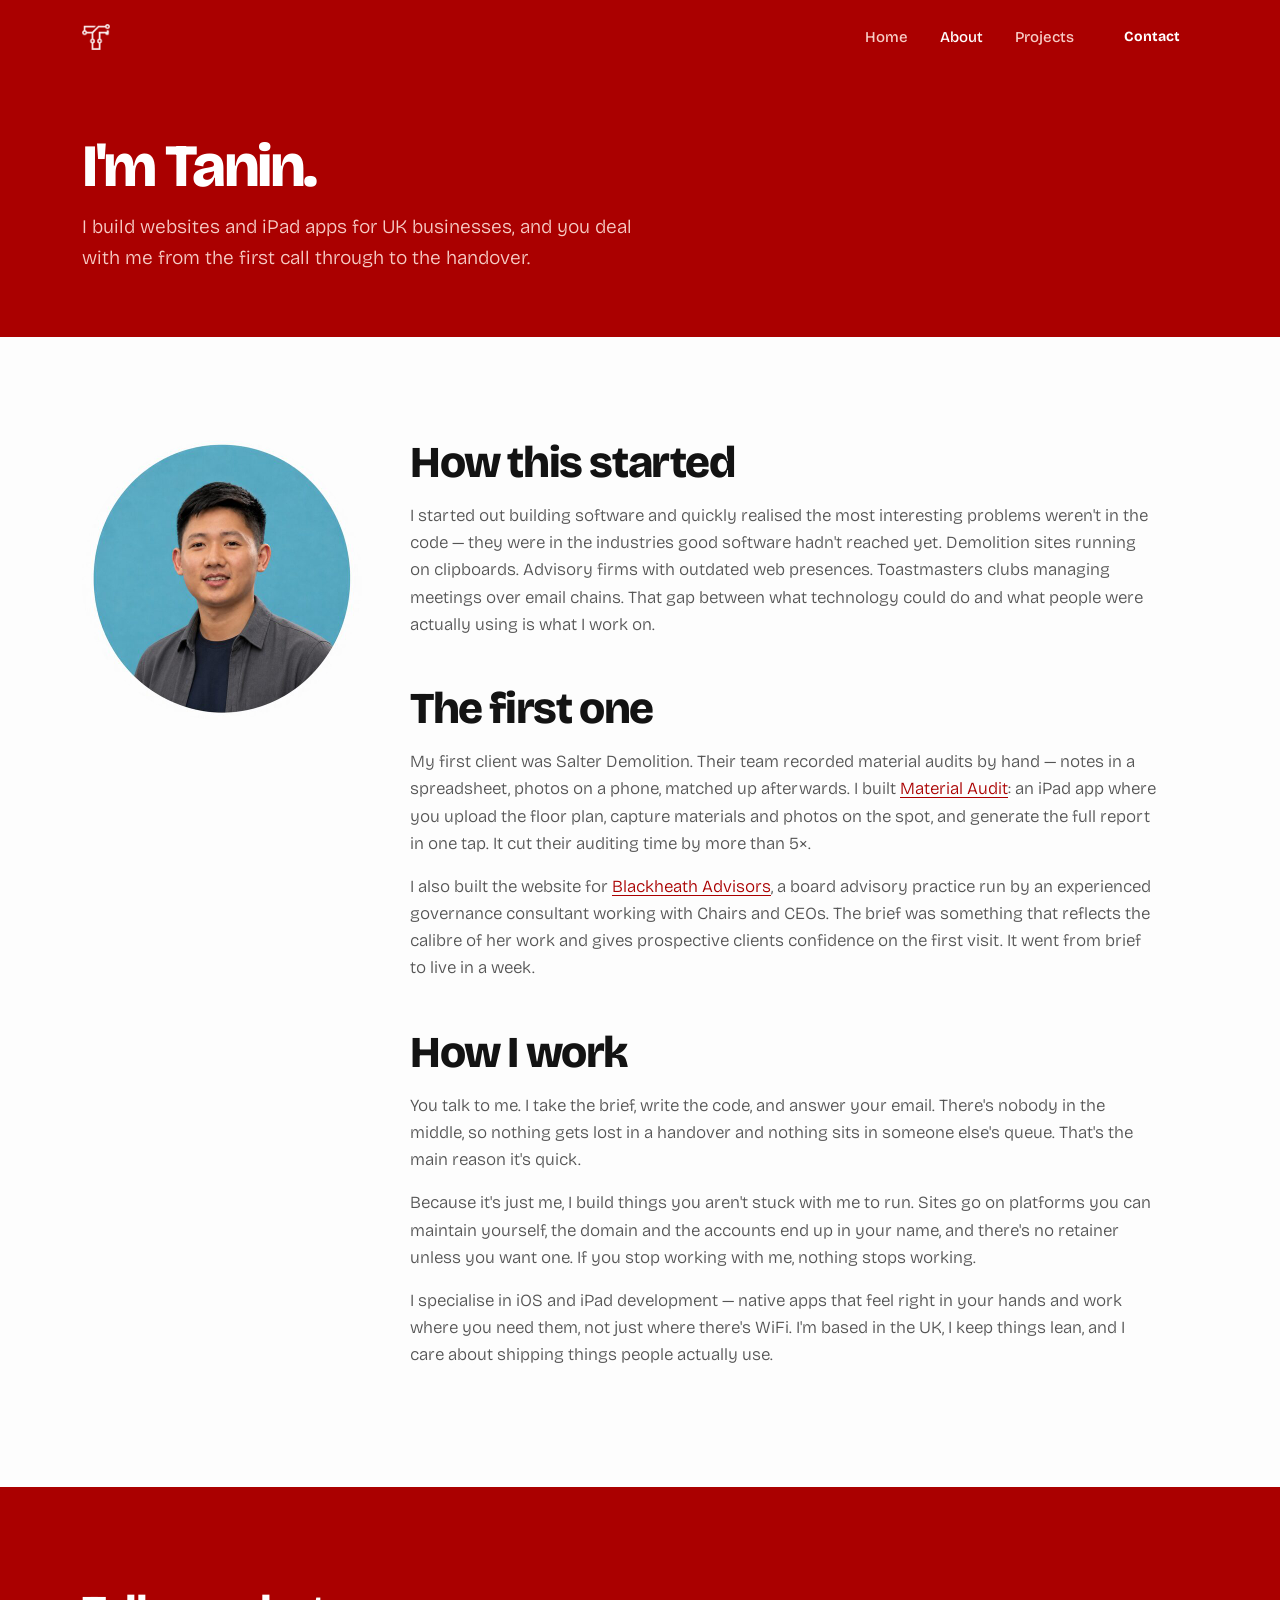
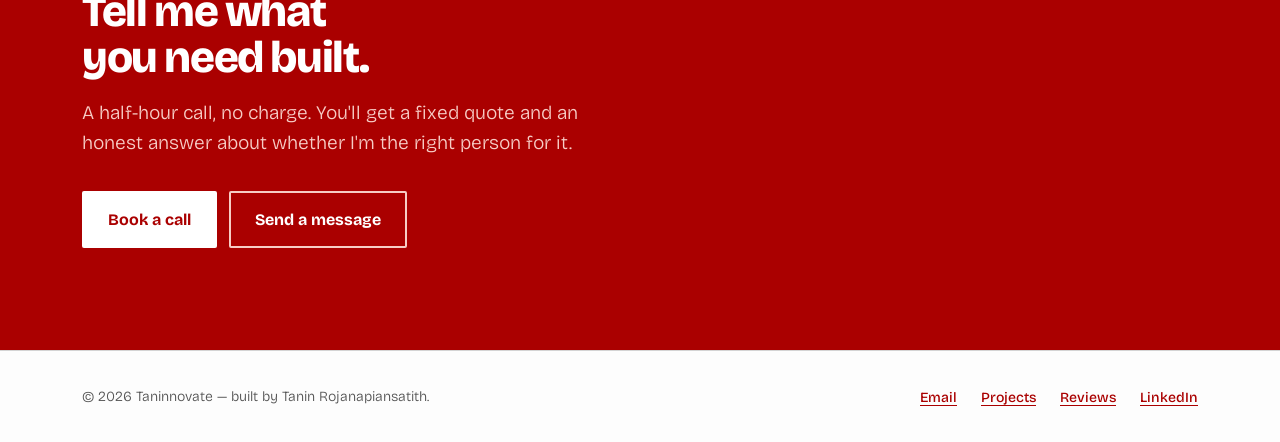
==== commit 3a1a6a8e: "Add direct email address tanin@taninnovate.com on the homepage closing block, the contact page direc" ====
--- a/about.html
+++ b/about.html
@@ -89,6 +89,7 @@
       <div class="container footer-inner">
         <p>&copy; 2026 Taninnovate &mdash; built by Tanin Rojanapiansatith.</p>
         <ul class="footer-links">
+          <li><a href="mailto:tanin@taninnovate.com">Email</a></li>
           <li><a href="work.html">Projects</a></li>
           <li><a href="https://maps.google.com/?cid=9936926971516108110" target="_blank" rel="noopener">Reviews</a></li>
           <li><a href="https://www.linkedin.com/in/tanin-rojanapiansatith/" target="_blank" rel="noopener">LinkedIn</a></li>
--- a/css/style.css
+++ b/css/style.css
@@ -477,6 +477,29 @@
   margin-top: var(--space-xl);
 }
 
+.closing-direct {
+  margin-top: var(--space-lg);
+  font-size: 0.9375rem;
+  color: var(--on-brand-2);
+}
+
+/* The default link colour is the brand itself, which is invisible on an
+   oxblood surface. Any non-button link on brand inverts. */
+.hero a:not(.btn),
+.closing a:not(.btn),
+.page-header a:not(.btn),
+.on-brand a:not(.btn) {
+  color: var(--on-brand);
+  font-weight: 700;
+}
+
+.hero a:not(.btn):hover,
+.closing a:not(.btn):hover,
+.page-header a:not(.btn):hover,
+.on-brand a:not(.btn):hover {
+  color: var(--on-brand-2);
+}
+
 /* ================================
    10. Buttons
    ================================ */
